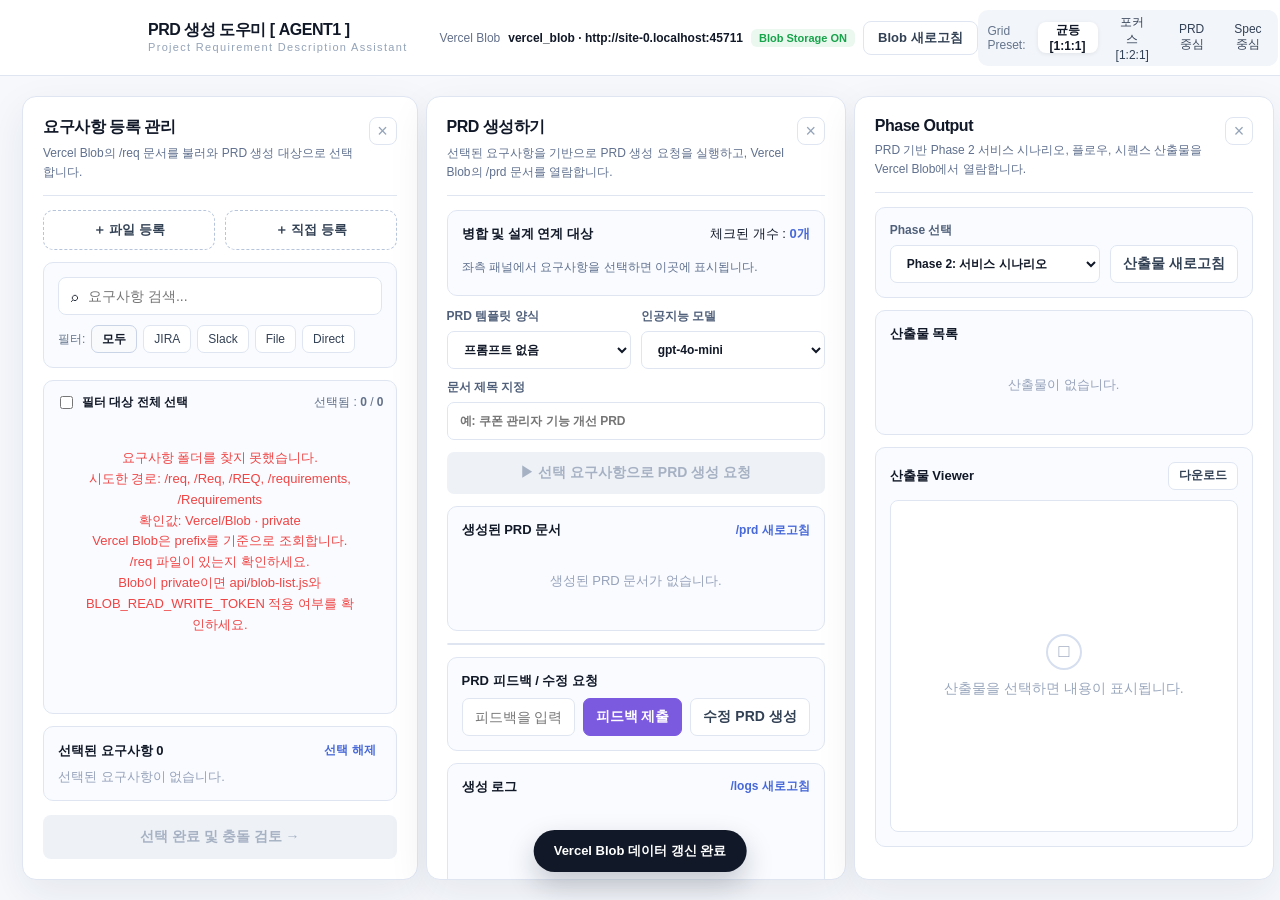
==== index.html @ 96d62d60 "문구수정" ====
<!DOCTYPE html>
<html lang="ko">
<head>
  <meta charset="UTF-8" />
  <meta name="viewport" content="width=device-width, initial-scale=1.0" />
  <title>AGENT1 : PRD 생성 도우미</title>
  <link rel="stylesheet" href="./asset/css/styles.css" />
</head>
<body>
  <div class="common_app_shell">
    <header class="header" id="header">
      <section class="header_brand" id="header_brand">
        <div class="header_logo" aria-label="NSUSLAB logo"></div>
        <div class="header_title_area">
          <h1 class="header_title">PRD 생성 도우미 [ AGENT1 ]</h1>
          <p class="header_subtitle">Project Requirement Description Assistant</p>
        </div>
      </section>

      <section class="header_repo" id="header_repo">
        <span class="header_repo_label">Vercel Blob</span>
        <strong class="header_repo_badge" id="header_repo_badge">loading...</strong>
        <span class="header_github_auth_status" id="header_github_auth_status">Blob Storage</span>
        <button class="common_button common_button_secondary" id="header_btn_refresh">Blob 새로고침</button>
      </section>

      <section class="header_control" id="header_control">
        <div class="header_preset_group" aria-label="grid preset">
          <span class="header_preset_label">Grid Preset:</span>
          <button class="header_preset_button is_active" data-preset="balanced">균등 [1:1:1]</button>
          <button class="header_preset_button" data-preset="focus">포커스 [1:2:1]</button>
          <button class="header_preset_button" data-preset="prd">PRD 중심</button>
          <button class="header_preset_button" data-preset="spec">Spec 중심</button>
        </div>
        <div class="header_column_switches" aria-label="column toggle">
          <button class="header_column_switch is_active" data-toggle-col="1">1</button>
          <button class="header_column_switch is_active" data-toggle-col="2">2</button>
          <button class="header_column_switch is_active" data-toggle-col="3">3</button>
        </div>
      </section>
    </header>

    <main class="content" id="content">
      <section class="section section1" id="section1" data-col="1" aria-label="Requirement Source">
        <button class="section1_collapsed_opener common_collapsed_opener" type="button" data-reopen-col="1" aria-label="1컬럼 열기">
          <span class="common_rail_num">1</span>
          <span class="common_rail_text">Requirement</span>
          <span class="common_rail_arrow">›</span>
        </button>

        <div class="section1_panel common_panel">
          <div class="section1_panel_head common_panel_head">
            <div>
              <h2 class="section1_title">요구사항 등록 관리</h2>
              <p class="section1_description">Vercel Blob의 /req 문서를 불러와 PRD 생성 대상으로 선택합니다.</p>
            </div>
            <button class="section1_btn_close common_btn_close" data-close-col="1" title="1컬럼 닫기">×</button>
          </div>

          <div class="section1_source_actions">
            <button class="section1_btn_file_source" id="section1_btn_file_source">＋ 파일 등록</button>
            <button class="section1_btn_direct_source" id="section1_btn_direct_source">＋ 직접 등록</button>
          </div>

          <div class="section1_search_card common_card">
            <div class="section1_search_input_wrap">
              <span>⌕</span>
              <input class="section1_search_input" id="section1_search_input" type="search" placeholder="요구사항 검색..." />
            </div>
            <div class="section1_filter_row">
              <span class="section1_filter_label">필터:</span>
              <button class="section1_filter_button is_active" data-filter="all">모두</button>
              <button class="section1_filter_button" data-filter="JIRA">JIRA</button>
              <button class="section1_filter_button" data-filter="SLACK">Slack</button>
              <button class="section1_filter_button" data-filter="FILE">File</button>
              <button class="section1_filter_button" data-filter="DIRECT">Direct</button>
            </div>
          </div>

          <div class="section1_list_card common_card">
            <div class="section1_list_toolbar">
              <label class="section1_select_all_label">
                <input type="checkbox" id="section1_select_all" /> 필터 대상 전체 선택
              </label>
              <span>선택됨 : <strong id="section1_selected_count_mini">0</strong> / <strong id="section1_total_count">0</strong></span>
            </div>
            <div class="section1_requirement_list" id="section1_requirement_list">
              <div class="common_empty">Vercel Blob에서 요구사항을 불러오는 중입니다.</div>
            </div>
          </div>

          <div class="section1_selected_card common_card">
            <div class="section1_selected_head">
              <strong>선택된 요구사항 <span id="section1_selected_count">0</span></strong>
              <button class="section1_btn_clear_selection" id="section1_btn_clear_selection">선택 해제</button>
            </div>
            <div class="section1_selected_list" id="section1_selected_list">
              <p class="common_muted">선택된 요구사항이 없습니다.</p>
            </div>
          </div>

          <button class="section1_btn_confirm common_primary_action" id="section1_btn_confirm" disabled>선택 완료 및 충돌 검토 →</button>
        </div>
      </section>

      <div class="common_resizer" data-resizer="1" role="separator" aria-label="1컬럼 너비 조절"></div>

      <section class="section section2" id="section2" data-col="2" aria-label="PRD Workspace">
        <button class="section2_collapsed_opener common_collapsed_opener" type="button" data-reopen-col="2" aria-label="2컬럼 열기">
          <span class="common_rail_num">2</span>
          <span class="common_rail_text">PRD</span>
          <span class="common_rail_arrow">›</span>
        </button>

        <div class="section2_panel common_panel">
          <div class="section2_panel_head common_panel_head">
            <div>
              <h2 class="section2_title">PRD 생성하기</h2>
              <p class="section2_description">선택된 요구사항을 기반으로 PRD 생성 요청을 실행하고, Vercel Blob의 /prd 문서를 열람합니다.</p>
            </div>
            <button class="section2_btn_close common_btn_close" data-close-col="2" title="2컬럼 닫기">×</button>
          </div>

          <section class="section2_target_card common_card">
            <div class="section2_card_title_row">
              <strong>병합 및 설계 연계 대상</strong>
              <span>체크된 개수 : <b id="section2_target_count">0개</b></span>
            </div>
            <div class="section2_selected_summary" id="section2_selected_summary">좌측 패널에서 요구사항을 선택하면 이곳에 표시됩니다.</div>
          </section>

          <section class="section2_form">
            <label class="section2_form_label">
              PRD 템플릿 양식
              <select class="section2_prompt_template" id="section2_prompt_template">
                <option value="">Blob /prompts 로딩 중...</option>
              </select>
            </label>
            <label class="section2_form_label">
              인공지능 모델
              <select class="section2_model_select" id="section2_model_select">
                <option value="gpt-4o-mini">gpt-4o-mini</option>
                <option value="gpt-4o">gpt-4o</option>
                <option value="claude-sonnet">claude-sonnet</option>
                <option value="gemini-1.5-flash">gemini-1.5-flash</option>
              </select>
            </label>
            <label class="section2_form_label section2_form_label_full">
              문서 제목 지정
              <input class="section2_doc_title" id="section2_doc_title" type="text" placeholder="예: 쿠폰 관리자 기능 개선 PRD" />
            </label>
          </section>

          <button class="section2_btn_generate" id="section2_btn_generate" disabled>▶ 선택 요구사항으로 PRD 생성 요청</button>

          <section class="section2_repo_card common_card">
            <div class="section2_repo_head">
              <strong>생성된 PRD 문서</strong>
              <button class="common_link_button" id="section2_btn_refresh_prd">/prd 새로고침</button>
            </div>
            <div class="section2_prd_file_list" id="section2_prd_file_list">
              <div class="common_empty">Vercel Blob에서 PRD 목록을 불러오는 중입니다.</div>
            </div>
          </section>

          <section class="section2_viewer_card common_card">
            <div class="section2_viewer_tabs">
              <button class="section2_viewer_tab is_active" data-view="preview">PRD Viewer</button>
              <button class="section2_viewer_tab" data-view="raw">Raw Markdown</button>
              <div class="common_spacer"></div>
              <button class="common_small_button" id="section2_btn_copy_prd">복사</button>
              <button class="common_small_button" id="section2_btn_download_prd">Markdown 다운로드</button>
            </div>
            <article class="section2_prd_preview" id="section2_prd_preview">
              <div class="common_empty_state"><div>?</div><p>PRD 문서를 선택하면 내용이 표시됩니다.</p></div>
            </article>
            <textarea class="section2_prd_raw is_hidden" id="section2_prd_raw" spellcheck="false"></textarea>
          </section>

          <section class="section2_feedback_card common_card">
            <strong>PRD 피드백 / 수정 요청</strong>
            <div class="section2_feedback_row">
              <input class="section2_feedback_input" id="section2_feedback_input" type="text" placeholder="피드백을 입력하세요. 예: 예외 케이스 추가, 정책 상세화, KPI 추가 등" />
              <button class="section2_btn_feedback" id="section2_btn_feedback">피드백 제출</button>
              <button class="section2_btn_revise" id="section2_btn_revise">수정 PRD 생성</button>
            </div>
          </section>

          <section class="section2_log_card common_card">
            <div class="section2_log_head">
              <strong>생성 로그</strong>
              <button class="common_link_button" id="section2_btn_refresh_logs">/logs 새로고침</button>
            </div>
            <div class="section2_log_list" id="section2_log_list">
              <div class="common_empty">Vercel Blob에서 로그를 불러오는 중입니다.</div>
            </div>
          </section>
        </div>
      </section>

      <div class="common_resizer" data-resizer="2" role="separator" aria-label="2컬럼 너비 조절"></div>

      <section class="section section3" id="section3" data-col="3" aria-label="Phase Output">
        <button class="section3_collapsed_opener common_collapsed_opener" type="button" data-reopen-col="3" aria-label="3컬럼 열기">
          <span class="common_rail_num">3</span>
          <span class="common_rail_text">Phase</span>
          <span class="common_rail_arrow">›</span>
        </button>

        <div class="section3_panel common_panel">
          <div class="section3_panel_head common_panel_head">
            <div>
              <h2 class="section3_title">Phase Output</h2>
              <p class="section3_description">PRD 기반 Phase 2 서비스 시나리오, 플로우, 시퀀스 산출물을 Vercel Blob에서 열람합니다.</p>
            </div>
            <button class="section3_btn_close common_btn_close" data-close-col="3" title="3컬럼 닫기">×</button>
          </div>

          <section class="section3_phase_select_card common_card">
            <label class="section3_phase_label">
              Phase 선택
              <select class="section3_phase_select" id="section3_phase_select">
                <option value="phase2/scenario">Phase 2: 서비스 시나리오</option>
                <option value="phase2/flow">Phase 2: 서비스 플로우</option>
                <option value="phase2/sequence">Phase 2: 시퀀스 다이어그램</option>
              </select>
            </label>
            <button class="section3_btn_refresh_artifacts" id="section3_btn_refresh_artifacts">산출물 새로고침</button>
          </section>

          <section class="section3_artifact_list_card common_card">
            <strong>산출물 목록</strong>
            <div class="section3_artifact_list" id="section3_artifact_list">
              <div class="common_empty">Vercel Blob에서 Phase 산출물을 불러오는 중입니다.</div>
            </div>
          </section>

          <section class="section3_artifact_viewer_card common_card">
            <div class="section3_artifact_viewer_head">
              <strong>산출물 Viewer</strong>
              <button class="common_small_button" id="section3_btn_download_artifact">다운로드</button>
            </div>
            <article class="section3_artifact_preview" id="section3_artifact_preview">
              <div class="common_empty_state"><div>□</div><p>산출물을 선택하면 내용이 표시됩니다.</p></div>
            </article>
            <textarea class="section3_artifact_raw is_hidden" id="section3_artifact_raw" spellcheck="false"></textarea>
          </section>
        </div>
      </section>
    </main>
  </div>

  <dialog class="modal_detail" id="modal_detail">
    <form method="dialog" class="modal_form">
      <div class="modal_head">
        <div>
          <span class="modal_badge" id="modal_badge">REQ</span>
          <h3 class="modal_title" id="modal_title">요구사항 상세</h3>
        </div>
        <button class="modal_btn_close" aria-label="닫기">×</button>
      </div>
      <div class="modal_meta" id="modal_meta"></div>
      <pre class="modal_body" id="modal_body"></pre>
      <div class="modal_actions">
        <button class="modal_btn_cancel" value="cancel">닫기</button>
        <button class="modal_btn_select" id="modal_btn_select" value="default">선택하기</button>
      </div>
    </form>
  </dialog>

  <dialog class="modal_detail" id="modal_direct_register">
    <form method="dialog" class="modal_form">
      <div class="modal_head">
        <div>
          <span class="modal_badge DIRECT">DIRECT</span>
          <h3 class="modal_title">요구사항 직접 등록</h3>
        </div>
        <button class="modal_btn_close" id="modal_direct_btn_close" type="button" aria-label="닫기">×</button>
      </div>

      <div class="modal_meta">
        요구사항 속성과 원문을 입력하면 Vercel Blob의 /req 문서로 저장됩니다.
      </div>

      <div class="direct_register_body">
        <label class="direct_form_group" for="direct_source_type">
          <span>요구사항 속성</span>
          <select class="direct_source_type" id="direct_source_type">
            <option value="DIRECT">Direct</option>
            <option value="JIRA">JIRA</option>
            <option value="SLACK">Slack</option>
          </select>
        </label>

        <label class="direct_form_group" for="direct_source_detail">
          <span>요구사항 추가 정보</span>
          <input
            class="direct_source_detail"
            id="direct_source_detail"
            type="text"
            placeholder="JIRA 선택 시 티켓번호 또는 URL을 입력하세요."
            disabled
          />
        </label>

        <label class="direct_form_group" for="direct_requirement_text">
          <span>요구사항 입력</span>
          <textarea
            class="direct_requirement_text"
            id="direct_requirement_text"
            rows="10"
            placeholder="요구사항 내용을 입력하세요."
          ></textarea>
        </label>
      </div>

      <div class="modal_actions">
        <button class="modal_btn_cancel" id="direct_btn_reset" type="button">재입력</button>
        <button class="modal_btn_select" id="direct_btn_submit" type="button">등록 하기</button>
      </div>
    </form>
  </dialog>

  <div class="toast_message" id="toast_message"></div>
  <script src="./asset/js/app.js"></script>
</body>
</html>
---- asset/css/styles.css ----
/* ============================================================
   AGENT1 PRD 생성 도우미 — styles.css
   HTML 클래스명(언더스코어 BEM) 기준 전면 재작성
   ============================================================ */

/* ── CSS 변수 ── */
:root {
  --bg: #f6f8fc;
  --surface: #ffffff;
  --surface-2: #f9fbff;
  --line: #dfe6f2;
  --line-strong: #c9d4e7;
  --text: #111827;
  --sub: #63708a;
  --muted: #96a2ba;
  --primary: #111827;
  --blue: #4768d8;
  --blue-soft: #eef3ff;
  --green: #16a34a;
  --green-soft: #eaf8ef;
  --purple: #7c5adf;
  --purple-soft: #f2edff;
  --red: #ef4444;
  --orange: #f97316;
  --shadow: 0 14px 40px rgba(20, 35, 70, 0.08);
  --radius: 14px;
  --header-height: 76px;
  --section1_width: 32%;
  --section2_width: 34%;
  --section3_width: 34%;
  --resizer-w: 8px;
  --rail-w: 48px;
}

/* ── 리셋 ── */
*, *::before, *::after { box-sizing: border-box; }
html, body { height: 100%; margin: 0; }

body {
  font-family: Inter, Pretendard, -apple-system, BlinkMacSystemFont, "Segoe UI", sans-serif;
  background: var(--bg);
  color: var(--text);
  font-size: 14px;
  overflow: hidden;
}

h1, h2, h3, p { margin: 0; }

button, input, select, textarea { font: inherit; }
button { cursor: pointer; }

/* ── 앱 셸 ── */
.common_app_shell {
  height: 100vh;
  display: flex;
  flex-direction: column;
  overflow: hidden;
}

/* ============================================================
   HEADER
   ============================================================ */
.header {
  height: var(--header-height);
  display: flex;
  align-items: center;
  gap: 0;
  padding: 0 24px;
  background: #fff;
  border-bottom: 1px solid var(--line);
  flex-shrink: 0;
}

/* 브랜드 */
.header_brand {
  display: flex;
  align-items: center;
  gap: 14px;
  flex: 0 0 auto;
}

.header_logo {
  width: 110px;
  height: 34px;
  background-image: url('https://nsuslab.com/assets/nsuslab_logo-DIbegr9K.png');
  background-size: 90%;
  background-repeat: no-repeat;
  background-position: center;
  flex-shrink: 0;
}

.header_title_area { line-height: 1; }

.header_title {
  font-size: 16px;
  font-weight: 800;
  letter-spacing: -0.03em;
}

.header_subtitle {
  margin-top: 4px;
  color: #94a3b8;
  font-size: 11px;
  letter-spacing: 0.12em;
}

/* Blob 정보 */
.header_repo {
  display: flex;
  align-items: center;
  gap: 8px;
  margin-left: 32px;
  flex: 0 0 auto;
}

.header_repo_label {
  font-size: 12px;
  color: var(--sub);
}

.header_repo_badge {
  font-size: 12px;
  font-weight: 700;
  color: var(--primary);
  max-width: 260px;
  overflow: hidden;
  text-overflow: ellipsis;
  white-space: nowrap;
}

.header_github_auth_status {
  font-size: 11px;
  padding: 3px 8px;
  border-radius: 6px;
  background: var(--green-soft);
  color: var(--green);
  font-weight: 700;
}

.header_github_auth_status.is_authenticated {
  background: var(--green-soft);
  color: var(--green);
}

/* 헤더 우측 컨트롤 */
.header_control {
  display: flex;
  align-items: center;
  gap: 16px;
  margin-left: auto;
}

.header_preset_group {
  display: flex;
  align-items: center;
  gap: 6px;
  padding: 4px;
  border-radius: 10px;
  background: #f2f5fa;
}

.header_preset_label {
  font-size: 12px;
  color: #64748b;
  padding: 0 6px;
}

.header_preset_button {
  border: 0;
  min-height: 28px;
  padding: 0 12px;
  font-size: 12px;
  border-radius: 8px;
  background: transparent;
  color: #334155;
}

.header_preset_button.is_active {
  background: #fff;
  color: #111827;
  font-weight: 700;
  box-shadow: 0 1px 4px rgba(0,0,0,0.08);
}

.header_column_switches {
  display: flex;
  gap: 4px;
}

.header_column_switch {
  width: 28px;
  height: 28px;
  padding: 0;
  border: 1px solid var(--line);
  border-radius: 8px;
  background: #fff;
  color: #334155;
  font-size: 12px;
}

.header_column_switch.is_active {
  background: #f8fafc;
  border-color: var(--line-strong);
  font-weight: 700;
  color: #111827;
}

/* 헤더 공용 버튼 */
.common_button {
  height: 34px;
  padding: 0 14px;
  border-radius: 8px;
  font-weight: 700;
  font-size: 13px;
}

.common_button_secondary {
  border: 1px solid var(--line);
  background: #fff;
  color: #334155;
}

.common_button_secondary:hover {
  border-color: var(--line-strong);
}

/* ============================================================
   CONTENT (3-column workspace)
   ============================================================ */
.content {
  flex: 1;
  min-height: 0;
  display: flex;
  gap: 0;
  padding: 20px 22px;
  overflow: hidden;
}

/* ── 섹션 공통 ── */
.section {
  height: 100%;
  min-width: 0;
  flex-shrink: 0;
  transition: flex-basis 0.15s ease, opacity 0.15s ease;
  position: relative;
}

.section1 {
  flex: 0 0 var(--section1_width);
  min-width: 280px;
  max-width: 660px;
}

.section2 {
  flex: 0 0 var(--section2_width);
  min-width: 400px;
  max-width: 960px;
}

.section3 {
  flex: 0 0 var(--section3_width);
  min-width: 300px;
  max-width: 680px;
}

/* 컬럼이 닫혔을 때 */
.section.is_closed .common_panel { display: none; }

.section.is_closed {
  flex: 0 0 var(--rail-w) !important;
  min-width: var(--rail-w) !important;
  max-width: var(--rail-w) !important;
  overflow: hidden;
}

.section.is_closed .common_collapsed_opener { display: flex; }

/* ── 접힌 레일 오프너 ── */
.common_collapsed_opener {
  display: none;
  flex-direction: column;
  align-items: center;
  justify-content: center;
  gap: 8px;
  width: var(--rail-w);
  height: 100%;
  border: none;
  background: #fff;
  border-radius: var(--radius);
  box-shadow: var(--shadow);
  border: 1px solid var(--line);
  color: var(--sub);
  writing-mode: vertical-rl;
  cursor: pointer;
  padding: 16px 0;
}

.common_collapsed_opener:hover { color: var(--blue); border-color: var(--blue); }

.common_rail_num {
  font-size: 11px;
  font-weight: 800;
  color: var(--muted);
  writing-mode: horizontal-tb;
}

.common_rail_text {
  font-size: 12px;
  font-weight: 700;
  writing-mode: vertical-rl;
  text-orientation: mixed;
}

.common_rail_arrow {
  font-size: 16px;
  writing-mode: horizontal-tb;
}

/* ── 리사이저 ── */
.common_resizer {
  flex: 0 0 var(--resizer-w);
  height: 100%;
  position: relative;
  cursor: col-resize;
  z-index: 10;
}

.common_resizer::before {
  content: "";
  position: absolute;
  top: 12px;
  bottom: 12px;
  left: 3px;
  width: 2px;
  border-radius: 999px;
  background: transparent;
  transition: background 0.15s;
}

.common_resizer:hover::before,
body.is_resizing .common_resizer::before {
  background: var(--blue);
}

/* ── 패널 ── */
.common_panel {
  height: 100%;
  display: flex;
  flex-direction: column;
  gap: 0;
  padding: 20px;
  background: var(--surface);
  border: 1px solid var(--line);
  border-radius: var(--radius);
  box-shadow: var(--shadow);
  overflow: hidden;
}

/* ── 패널 헤더 ── */
.common_panel_head {
  display: flex;
  align-items: flex-start;
  justify-content: space-between;
  gap: 12px;
  padding-bottom: 14px;
  border-bottom: 1px solid var(--line);
  margin-bottom: 14px;
  flex-shrink: 0;
}

.common_panel_head h2 {
  font-size: 16px;
  font-weight: 800;
  letter-spacing: -0.03em;
}

.common_panel_head p {
  margin-top: 6px;
  color: #60708e;
  font-size: 12px;
  line-height: 1.55;
}

/* ── 닫기 버튼 ── */
.common_btn_close {
  flex-shrink: 0;
  width: 28px;
  height: 28px;
  padding: 0;
  border: 1px solid var(--line);
  border-radius: 8px;
  background: #fff;
  color: #94a3b8;
  font-size: 18px;
  line-height: 1;
}

.common_btn_close:hover { color: var(--red); border-color: var(--red); }

/* ── 카드 공통 ── */
.common_card {
  border: 1px solid var(--line);
  background: var(--surface-2);
  border-radius: 10px;
  padding: 14px;
  margin-bottom: 12px;
  flex-shrink: 0;
}

/* ── 스크롤 가능한 영역 ── */
.common_scroll_area {
  flex: 1;
  min-height: 0;
  overflow-y: auto;
}

/* ── 빈 상태 ── */
.common_empty {
  padding: 24px;
  text-align: center;
  color: var(--muted);
  font-size: 13px;
  line-height: 1.6;
  white-space: pre-line;
}

.common_empty_state {
  height: 100%;
  min-height: 200px;
  display: grid;
  place-content: center;
  text-align: center;
  color: #9aa7bd;
}

.common_empty_state div {
  width: 36px;
  height: 36px;
  margin: 0 auto 10px;
  display: grid;
  place-items: center;
  border-radius: 50%;
  border: 2px solid #d6dfef;
  font-size: 18px;
  font-weight: 900;
}

/* ── 뱃지 ── */
.common_badge {
  display: inline-flex;
  align-items: center;
  min-height: 22px;
  padding: 0 8px;
  border-radius: 6px;
  font-size: 11px;
  font-weight: 800;
}

.common_badge.JIRA   { background: #eef2ff; color: #4f46e5; }
.common_badge.SLACK  { background: #f3e8ff; color: #7e22ce; }
.common_badge.FILE   { background: #fff7ed; color: #ea580c; }
.common_badge.DIRECT { background: #ecfdf5; color: var(--green); }

.common_status_badge {
  display: inline-flex;
  align-items: center;
  min-height: 22px;
  padding: 0 8px;
  border-radius: 6px;
  font-size: 11px;
  font-weight: 800;
  background: #f1f5f9;
  color: #64748b;
}

.common_status_badge.success { background: var(--green-soft); color: var(--green); }
.common_status_badge.error   { background: #fff1f2; color: var(--red); }

/* ── 공용 액션 버튼 (초록 CTA) ── */
.common_primary_action {
  width: 100%;
  height: 44px;
  border: 0;
  border-radius: 8px;
  background: var(--green);
  color: #fff;
  font-weight: 900;
  font-size: 14px;
  margin-top: 4px;
  flex-shrink: 0;
}

.common_primary_action:disabled {
  background: #eef2f7;
  color: #a6b1c3;
  cursor: not-allowed;
}

/* ── 공용 링크 버튼 ── */
.common_link_button {
  border: 0;
  background: transparent;
  color: var(--blue);
  font-weight: 700;
  font-size: 12px;
  padding: 0;
}

/* ── 공용 소형 버튼 ── */
.common_small_button {
  height: 28px;
  padding: 0 10px;
  border: 1px solid var(--line);
  border-radius: 7px;
  background: #fff;
  color: #334155;
  font-size: 12px;
  font-weight: 700;
}

/* ── 스페이서 ── */
.common_spacer { flex: 1; }

/* ── Muted 텍스트 ── */
.common_muted { color: var(--muted); font-size: 13px; }

/* ── is_hidden ── */
.is_hidden { display: none !important; }

/* ============================================================
   SECTION 1 — 요구사항 등록 관리
   ============================================================ */

/* 패널 내부가 스크롤 가능하도록 */
.section1_panel { overflow: hidden; }

/* 소스 추가 버튼 행 */
.section1_source_actions {
  display: grid;
  grid-template-columns: 1fr 1fr;
  gap: 10px;
  margin-bottom: 12px;
  flex-shrink: 0;
}

.section1_btn_file_source,
.section1_btn_direct_source {
  height: 40px;
  border: 1px dashed #b6c4dc;
  border-radius: 10px;
  background: #fff;
  color: #334155;
  font-weight: 800;
  font-size: 13px;
}

.section1_btn_file_source:hover,
.section1_btn_direct_source:hover {
  border-color: var(--blue);
  color: var(--blue);
}

/* 검색 카드 */
.section1_search_card {
  margin-bottom: 12px;
  flex-shrink: 0;
}

.section1_search_input_wrap {
  display: flex;
  align-items: center;
  gap: 8px;
  height: 38px;
  padding: 0 12px;
  border: 1px solid var(--line);
  border-radius: 8px;
  background: #fff;
}

.section1_search_input {
  border: 0;
  outline: 0;
  width: 100%;
  color: var(--text);
  background: transparent;
}

.section1_filter_row {
  display: flex;
  flex-wrap: wrap;
  align-items: center;
  gap: 6px;
  margin-top: 10px;
  font-size: 12px;
  color: #64748b;
}

.section1_filter_label { font-size: 12px; }

.section1_filter_button {
  height: 28px;
  padding: 0 10px;
  border: 1px solid var(--line);
  border-radius: 7px;
  background: #fff;
  color: #334155;
  font-size: 12px;
}

.section1_filter_button.is_active {
  background: #f8fafc;
  border-color: var(--line-strong);
  color: #111827;
  font-weight: 700;
}

/* 목록 카드 — flex grow */
.section1_list_card {
  flex: 1;
  min-height: 0;
  display: flex;
  flex-direction: column;
  overflow: hidden;
  padding: 12px;
  margin-bottom: 12px;
}

.section1_list_toolbar {
  display: flex;
  justify-content: space-between;
  align-items: center;
  margin-bottom: 10px;
  color: #627089;
  font-size: 12px;
  flex-shrink: 0;
}

.section1_select_all_label {
  display: flex;
  align-items: center;
  gap: 6px;
  font-weight: 700;
  color: #111827;
  cursor: pointer;
}

/* 요구사항 목록 스크롤 영역 */
.section1_requirement_list {
  flex: 1;
  min-height: 0;
  overflow-y: auto;
  padding: 2px;
}

/* 요구사항 아이템 */
.section1_req_item {
  display: grid;
  grid-template-columns: 20px 1fr auto;
  gap: 10px;
  align-items: start;
  padding: 12px;
  border: 1px solid var(--line);
  border-radius: 10px;
  background: #fff;
  margin-bottom: 10px;
  transition: border-color 0.15s, box-shadow 0.15s;
}

.section1_req_item:hover {
  border-color: #b8c7e6;
  box-shadow: 0 6px 18px rgba(30, 56, 100, 0.06);
}

.section1_req_item.is_selected {
  border-color: #9db3ef;
  background: #fbfdff;
}

.section1_req_checkbox { margin-top: 2px; cursor: pointer; }

.section1_req_main { min-width: 0; }

.section1_req_title_button {
  border: 0;
  padding: 0;
  background: transparent;
  text-align: left;
  color: #111827;
  font-weight: 900;
  line-height: 1.35;
  width: 100%;
}

.section1_req_title_button:hover { color: var(--blue); }

.section1_req_meta {
  display: flex;
  gap: 6px;
  flex-wrap: wrap;
  margin-top: 6px;
  color: #67758e;
  font-size: 12px;
  align-items: center;
}

.section1_req_snippet {
  margin-top: 8px;
  color: #475569;
  font-size: 12px;
  line-height: 1.5;
  display: -webkit-box;
  -webkit-line-clamp: 2;
  -webkit-box-orient: vertical;
  overflow: hidden;
}

/* 선택된 요구사항 카드 */
.section1_selected_card {
  max-height: 140px;
  overflow-y: auto;
  flex-shrink: 0;
  margin-bottom: 10px;
}

.section1_selected_head {
  display: flex;
  justify-content: space-between;
  align-items: center;
  margin-bottom: 8px;
  font-size: 13px;
}

.section1_btn_clear_selection {
  border: 0;
  background: transparent;
  color: var(--blue);
  font-weight: 700;
  font-size: 12px;
}

.section1_selected_list { display: flex; flex-direction: column; gap: 6px; }

.section1_selected_pill {
  display: flex;
  align-items: center;
  justify-content: space-between;
  gap: 8px;
  padding: 7px 10px;
  border: 1px solid var(--line);
  border-radius: 7px;
  background: #fff;
  font-size: 12px;
}

.section1_selected_pill button {
  border: 0;
  background: transparent;
  color: #94a3b8;
  padding: 0;
}

/* 확인 버튼 */
.section1_btn_confirm {
  flex-shrink: 0;
  margin-top: 4px;
}

/* ============================================================
   SECTION 2 — PRD Workspace
   ============================================================ */
.section2_panel {
  overflow: hidden;
}

/* 대상 카드 */
.section2_target_card { flex-shrink: 0; }

.section2_card_title_row {
  display: flex;
  justify-content: space-between;
  align-items: center;
  margin-bottom: 10px;
  font-size: 13px;
}

.section2_card_title_row b { color: var(--blue); font-size: 13px; }

.section2_selected_summary {
  color: #60708e;
  font-size: 12px;
  line-height: 1.6;
  min-height: 28px;
  display: flex;
  flex-wrap: wrap;
  gap: 6px;
  align-items: center;
}

/* 태그 (요약 뱃지) */
.section2_summary_tag {
  padding: 5px 10px;
  border: 1px solid var(--line);
  border-radius: 7px;
  background: #fff;
  font-size: 12px;
}

/* 폼 */
.section2_form {
  display: grid;
  grid-template-columns: 1fr 1fr;
  gap: 10px;
  margin-bottom: 12px;
  flex-shrink: 0;
}

.section2_form_label {
  display: flex;
  flex-direction: column;
  gap: 6px;
  color: #50607a;
  font-weight: 700;
  font-size: 12px;
}

.section2_form_label_full { grid-column: 1 / -1; }

select,
input[type="text"] {
  height: 38px;
  border: 1px solid var(--line);
  border-radius: 7px;
  background: #fff;
  padding: 0 12px;
  outline: 0;
  color: var(--text);
}

select:focus, input:focus, textarea:focus {
  border-color: #9db3ef;
  box-shadow: 0 0 0 3px rgba(71, 104, 216, 0.1);
}

/* 생성 버튼 */
.section2_btn_generate {
  width: 100%;
  height: 42px;
  border: 0;
  border-radius: 7px;
  background: var(--primary);
  color: #fff;
  font-weight: 900;
  margin-bottom: 12px;
  flex-shrink: 0;
}

.section2_btn_generate:disabled {
  background: #eef2f7;
  color: #a6b1c3;
  cursor: not-allowed;
}

/* PRD 파일 목록 카드 */
.section2_repo_card { flex-shrink: 0; }

.section2_repo_head {
  display: flex;
  justify-content: space-between;
  align-items: center;
  margin-bottom: 8px;
  font-size: 13px;
}

.section2_prd_file_list {
  display: flex;
  flex-direction: column;
  gap: 6px;
  max-height: 160px;
  overflow-y: auto;
}

.section2_prd_file_item {
  display: flex;
  justify-content: space-between;
  align-items: center;
  gap: 8px;
  padding: 9px 12px;
  border: 1px solid var(--line);
  border-radius: 8px;
  background: #fff;
  font-size: 12px;
  cursor: pointer;
}

.section2_prd_file_item:hover { border-color: #9db3ef; }
.section2_prd_file_item.is_active { border-color: #9db3ef; background: #f8fbff; }

/* 뷰어 카드 — flex grow */
.section2_viewer_card {
  flex: 1;
  min-height: 0;
  display: flex;
  flex-direction: column;
  overflow: hidden;
  padding: 0;
  margin-bottom: 12px;
  border: 1px solid var(--line);
  background: var(--surface-2);
  border-radius: 10px;
}

.section2_viewer_tabs {
  display: flex;
  align-items: center;
  gap: 4px;
  padding: 8px 12px;
  border-bottom: 1px solid var(--line);
  flex-shrink: 0;
}

.section2_viewer_tab {
  height: 30px;
  padding: 0 10px;
  border: 0;
  background: transparent;
  color: #64748b;
  font-weight: 700;
  border-radius: 7px;
}

.section2_viewer_tab.is_active {
  color: var(--blue);
  background: var(--blue-soft);
}

.section2_prd_preview {
  flex: 1;
  min-height: 0;
  overflow-y: auto;
  padding: 18px;
  background: #fff;
}

.section2_prd_preview h3 { font-size: 20px; margin-bottom: 14px; }
.section2_prd_preview h4 { margin: 14px 0 7px; }
.section2_prd_preview p, .section2_prd_preview li { color: #374151; line-height: 1.7; }

.section2_prd_raw {
  flex: 1;
  min-height: 0;
  width: 100%;
  resize: none;
  border: 0;
  padding: 18px;
  background: #fff;
  line-height: 1.6;
  color: #1f2937;
  outline: 0;
}

/* 피드백 카드 */
.section2_feedback_card { flex-shrink: 0; }
.section2_feedback_card > strong { display: block; margin-bottom: 8px; font-size: 13px; }

.section2_feedback_row {
  display: grid;
  grid-template-columns: 1fr auto auto;
  gap: 8px;
}

.section2_feedback_input {
  height: 38px;
  border: 1px solid var(--line);
  border-radius: 7px;
  background: #fff;
  padding: 0 12px;
  outline: 0;
  color: var(--text);
  width: 100%;
}

.section2_btn_feedback,
.section2_btn_revise {
  height: 38px;
  padding: 0 12px;
  border: 1px solid var(--line);
  border-radius: 7px;
  background: #fff;
  color: #334155;
  font-weight: 800;
  white-space: nowrap;
}

.section2_btn_feedback {
  background: var(--purple);
  color: #fff;
  border-color: var(--purple);
}

/* 로그 카드 */
.section2_log_card { flex-shrink: 0; }

.section2_log_head {
  display: flex;
  justify-content: space-between;
  align-items: center;
  margin-bottom: 8px;
  font-size: 13px;
}

.section2_log_list {
  max-height: 160px;
  overflow-y: auto;
}

/* ============================================================
   SECTION 3 — Phase Output
   ============================================================ */
.section3_panel { overflow: hidden; }

/* Phase 선택 카드 */
.section3_phase_select_card {
  display: grid;
  grid-template-columns: 1fr auto;
  gap: 10px;
  align-items: end;
  flex-shrink: 0;
}

.section3_phase_label {
  display: flex;
  flex-direction: column;
  gap: 6px;
  color: #50607a;
  font-weight: 700;
  font-size: 12px;
}

.section3_btn_refresh_artifacts {
  height: 38px;
  padding: 0 12px;
  border: 1px solid var(--line);
  border-radius: 7px;
  background: #fff;
  color: #334155;
  font-weight: 700;
  white-space: nowrap;
  align-self: end;
}

/* 산출물 목록 카드 */
.section3_artifact_list_card {
  flex-shrink: 0;
  max-height: 160px;
  overflow-y: auto;
}

.section3_artifact_list_card > strong {
  display: block;
  margin-bottom: 8px;
  font-size: 13px;
}

.section3_artifact_list {
  display: flex;
  flex-direction: column;
  gap: 6px;
}

.section3_artifact_item {
  display: grid;
  grid-template-columns: 1fr auto;
  gap: 4px 10px;
  padding: 10px 12px;
  border: 1px solid var(--line);
  border-radius: 8px;
  background: #fff;
  cursor: pointer;
  font-size: 12px;
}

.section3_artifact_item:hover { border-color: #9db3ef; }
.section3_artifact_item.is_active { border-color: #9db3ef; background: #f8fbff; }

.section3_artifact_item em {
  grid-column: 1 / 2;
  color: #7a879d;
  font-size: 11px;
  font-style: normal;
}

.section3_artifact_item b {
  grid-column: 2 / 3;
  grid-row: 1 / 3;
  align-self: center;
  color: var(--blue);
}

/* 산출물 뷰어 카드 — flex grow */
.section3_artifact_viewer_card {
  flex: 1;
  min-height: 0;
  display: flex;
  flex-direction: column;
  overflow: hidden;
}

.section3_artifact_viewer_head {
  display: flex;
  justify-content: space-between;
  align-items: center;
  margin-bottom: 10px;
  font-size: 13px;
  flex-shrink: 0;
}

.section3_artifact_preview {
  flex: 1;
  min-height: 0;
  overflow-y: auto;
  padding: 16px;
  border: 1px solid var(--line);
  border-radius: 8px;
  background: #fff;
}

.section3_artifact_preview h3 { margin-bottom: 12px; }
.section3_artifact_preview h4 { margin: 12px 0 7px; }

.section3_artifact_raw {
  flex: 1;
  min-height: 0;
  width: 100%;
  resize: none;
  border: 1px solid var(--line);
  border-radius: 8px;
  padding: 16px;
  background: #fff;
  line-height: 1.6;
  color: #1f2937;
  outline: 0;
}

/* ============================================================
   MODAL
   ============================================================ */
.modal_detail {
  width: min(760px, calc(100vw - 40px));
  border: 0;
  border-radius: 16px;
  padding: 0;
  box-shadow: 0 26px 90px rgba(15, 23, 42, 0.26);
}

.modal_detail::backdrop { background: rgba(15, 23, 42, 0.36); }

.modal_form { padding: 24px; }

.modal_head {
  display: flex;
  justify-content: space-between;
  align-items: flex-start;
  gap: 12px;
  margin-bottom: 14px;
}

.modal_head h3 { font-size: 20px; font-weight: 800; margin-top: 6px; }

.modal_badge {
  display: inline-flex;
  align-items: center;
  height: 22px;
  padding: 0 8px;
  border-radius: 6px;
  font-size: 11px;
  font-weight: 800;
  background: #eef2ff;
  color: #4f46e5;
}

.modal_btn_close {
  border: 0;
  background: transparent;
  font-size: 24px;
  color: #94a3b8;
  line-height: 1;
  padding: 0;
}

.modal_btn_close:hover { color: var(--red); }

.modal_meta {
  padding: 12px;
  border-radius: 10px;
  background: #f8fafc;
  color: #60708e;
  line-height: 1.7;
  font-size: 13px;
  margin-bottom: 12px;
}

.modal_body {
  max-height: 400px;
  overflow: auto;
  white-space: pre-wrap;
  line-height: 1.7;
  padding: 14px;
  border: 1px solid var(--line);
  border-radius: 10px;
  background: #fff;
  font-size: 13px;
  margin: 0 0 16px;
}

.modal_actions {
  display: flex;
  justify-content: flex-end;
  gap: 10px;
  align-items: center;
}

.modal_btn_cancel,
.modal_btn_select {
  height: 38px;
  padding: 0 16px;
  border: 1px solid var(--line);
  border-radius: 8px;
  background: #fff;
  color: var(--text);
  font-weight: 800;
}

.modal_btn_select {
  background: var(--primary);
  color: #fff;
  border-color: var(--primary);
}

/* ============================================================
   TOAST
   ============================================================ */
.toast_message {
  position: fixed;
  left: 50%;
  bottom: 28px;
  transform: translateX(-50%) translateY(20px);
  opacity: 0;
  pointer-events: none;
  padding: 12px 20px;
  border-radius: 999px;
  color: #fff;
  background: #111827;
  box-shadow: 0 12px 28px rgba(15, 23, 42, 0.22);
  transition: opacity 0.2s ease, transform 0.2s ease;
  z-index: 100;
  white-space: nowrap;
  font-size: 13px;
  font-weight: 600;
}

.toast_message.is_show {
  opacity: 1;
  transform: translateX(-50%) translateY(0);
}

/* ============================================================
   TABLE (로그 등)
   ============================================================ */
table {
  width: 100%;
  border-collapse: collapse;
  font-size: 12px;
}

th, td {
  padding: 8px 10px;
  border-bottom: 1px solid var(--line);
  text-align: left;
  white-space: nowrap;
}

th { color: #64748b; font-weight: 800; }

/* ============================================================
   반응형
   ============================================================ */
@media (max-width: 1180px) {
  .header { height: auto; flex-wrap: wrap; gap: 10px; padding: 12px 16px; }
  .header_control { margin-left: 0; width: 100%; }
  .content { height: calc(100vh - 120px); padding: 14px; }
  .section1 { min-width: 260px; }
  .section2 { min-width: 360px; }
  .section3 { min-width: 280px; }
  .section2_feedback_row { grid-template-columns: 1fr; }
  .section2_form { grid-template-columns: 1fr; }
}

@media (max-width: 860px) {
  body { overflow: auto; }
  .common_app_shell { height: auto; min-height: 100vh; }
  .content { flex-direction: column; height: auto; overflow: visible; padding: 12px; }
  .section { flex: none !important; width: 100% !important; max-width: 100% !important; height: auto; min-height: 540px; }
  .section.is_closed { flex: none !important; width: 100% !important; max-width: 100% !important; height: var(--rail-w) !important; min-height: var(--rail-w) !important; }
  .common_resizer { display: none; }
  .section3_phase_select_card { grid-template-columns: 1fr; }
  .common_collapsed_opener { width: 100%; height: var(--rail-w); flex-direction: row; writing-mode: horizontal-tb; }
  .common_rail_text { writing-mode: horizontal-tb; }
}

/* ============================================================
   DIRECT REQUIREMENT REGISTER MODAL
   ============================================================ */
.modal_badge.DIRECT {
  background: #ecfdf5;
  color: var(--green);
}

.direct_register_body {
  display: flex;
  flex-direction: column;
  gap: 14px;
  margin-bottom: 16px;
}

.direct_form_group {
  display: flex;
  flex-direction: column;
  gap: 8px;
}

.direct_form_group span {
  color: #50607a;
  font-size: 13px;
  font-weight: 800;
}

.direct_source_type,
.direct_source_detail,
.direct_requirement_text {
  width: 100%;
  border: 1px solid var(--line);
  border-radius: 8px;
  background: #fff;
  color: var(--text);
  outline: 0;
  font-size: 14px;
}

.direct_source_type,
.direct_source_detail {
  height: 38px;
  padding: 0 12px;
}

.direct_requirement_text {
  min-height: 220px;
  padding: 12px;
  resize: vertical;
  line-height: 1.7;
}

.direct_source_detail:disabled {
  background: #f8fafc;
  color: var(--muted);
  cursor: not-allowed;
}

.direct_source_type:focus,
.direct_source_detail:focus,
.direct_requirement_text:focus {
  border-color: #9db3ef;
  box-shadow: 0 0 0 3px rgba(71, 104, 216, 0.1);
}
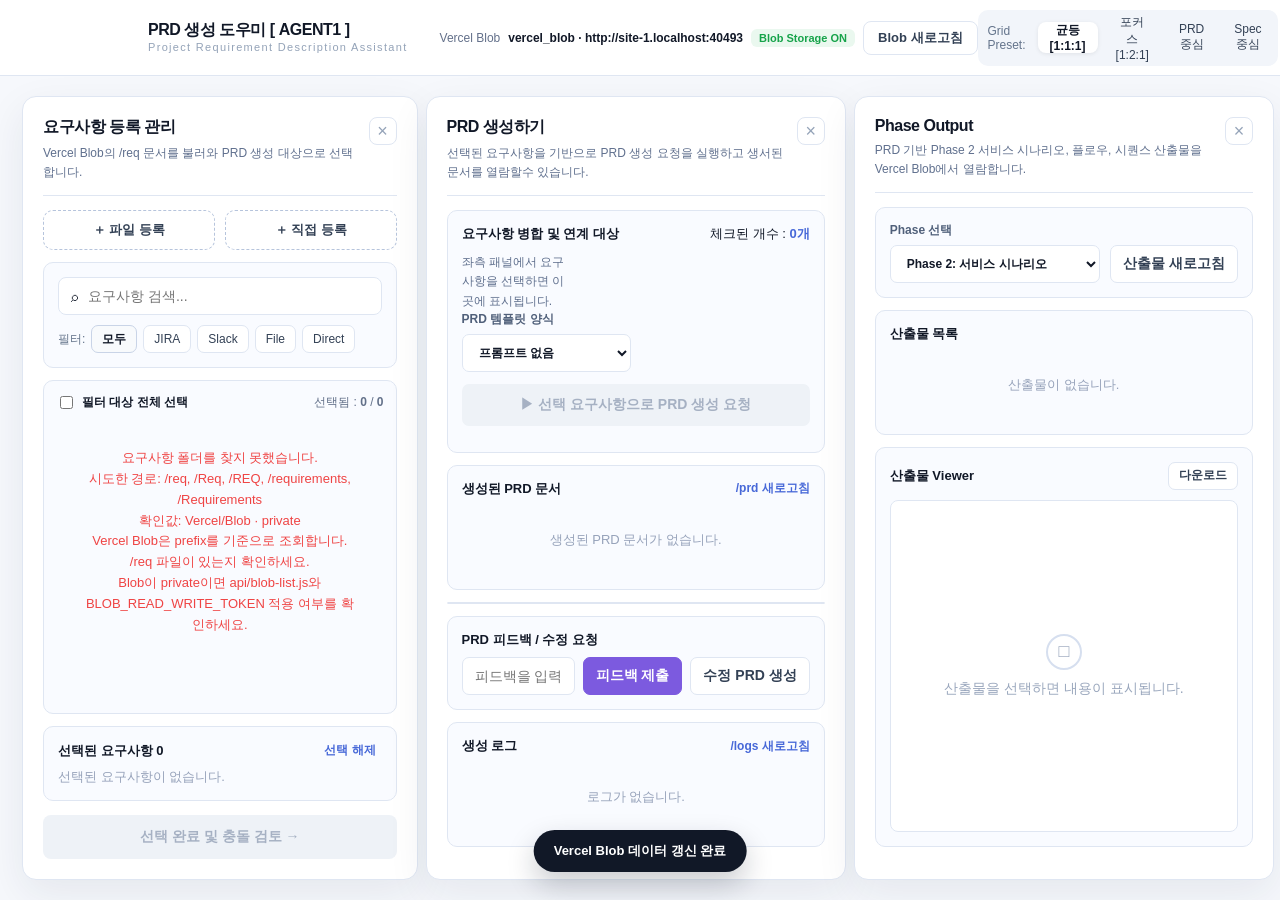
==== commit bf985bec: "section2 수정" ====
--- a/index.html
+++ b/index.html
@@ -1,327 +1,324 @@
-<!DOCTYPE html>
-<html lang="ko">
-<head>
-  <meta charset="UTF-8" />
-  <meta name="viewport" content="width=device-width, initial-scale=1.0" />
-  <title>AGENT1 : PRD 생성 도우미</title>
-  <link rel="stylesheet" href="./asset/css/styles.css" />
-</head>
-<body>
-  <div class="common_app_shell">
-    <header class="header" id="header">
-      <section class="header_brand" id="header_brand">
-        <div class="header_logo" aria-label="NSUSLAB logo"></div>
-        <div class="header_title_area">
-          <h1 class="header_title">PRD 생성 도우미 [ AGENT1 ]</h1>
-          <p class="header_subtitle">Project Requirement Description Assistant</p>
-        </div>
-      </section>
-
-      <section class="header_repo" id="header_repo">
-        <span class="header_repo_label">Vercel Blob</span>
-        <strong class="header_repo_badge" id="header_repo_badge">loading...</strong>
-        <span class="header_github_auth_status" id="header_github_auth_status">Blob Storage</span>
-        <button class="common_button common_button_secondary" id="header_btn_refresh">Blob 새로고침</button>
-      </section>
-
-      <section class="header_control" id="header_control">
-        <div class="header_preset_group" aria-label="grid preset">
-          <span class="header_preset_label">Grid Preset:</span>
-          <button class="header_preset_button is_active" data-preset="balanced">균등 [1:1:1]</button>
-          <button class="header_preset_button" data-preset="focus">포커스 [1:2:1]</button>
-          <button class="header_preset_button" data-preset="prd">PRD 중심</button>
-          <button class="header_preset_button" data-preset="spec">Spec 중심</button>
-        </div>
-        <div class="header_column_switches" aria-label="column toggle">
-          <button class="header_column_switch is_active" data-toggle-col="1">1</button>
-          <button class="header_column_switch is_active" data-toggle-col="2">2</button>
-          <button class="header_column_switch is_active" data-toggle-col="3">3</button>
-        </div>
-      </section>
-    </header>
-
-    <main class="content" id="content">
-      <section class="section section1" id="section1" data-col="1" aria-label="Requirement Source">
-        <button class="section1_collapsed_opener common_collapsed_opener" type="button" data-reopen-col="1" aria-label="1컬럼 열기">
-          <span class="common_rail_num">1</span>
-          <span class="common_rail_text">Requirement</span>
-          <span class="common_rail_arrow">›</span>
-        </button>
-
-        <div class="section1_panel common_panel">
-          <div class="section1_panel_head common_panel_head">
-            <div>
-              <h2 class="section1_title">요구사항 등록 관리</h2>
-              <p class="section1_description">Vercel Blob의 /req 문서를 불러와 PRD 생성 대상으로 선택합니다.</p>
-            </div>
-            <button class="section1_btn_close common_btn_close" data-close-col="1" title="1컬럼 닫기">×</button>
-          </div>
-
-          <div class="section1_source_actions">
-            <button class="section1_btn_file_source" id="section1_btn_file_source">＋ 파일 등록</button>
-            <button class="section1_btn_direct_source" id="section1_btn_direct_source">＋ 직접 등록</button>
-          </div>
-
-          <div class="section1_search_card common_card">
-            <div class="section1_search_input_wrap">
-              <span>⌕</span>
-              <input class="section1_search_input" id="section1_search_input" type="search" placeholder="요구사항 검색..." />
-            </div>
-            <div class="section1_filter_row">
-              <span class="section1_filter_label">필터:</span>
-              <button class="section1_filter_button is_active" data-filter="all">모두</button>
-              <button class="section1_filter_button" data-filter="JIRA">JIRA</button>
-              <button class="section1_filter_button" data-filter="SLACK">Slack</button>
-              <button class="section1_filter_button" data-filter="FILE">File</button>
-              <button class="section1_filter_button" data-filter="DIRECT">Direct</button>
-            </div>
-          </div>
-
-          <div class="section1_list_card common_card">
-            <div class="section1_list_toolbar">
-              <label class="section1_select_all_label">
-                <input type="checkbox" id="section1_select_all" /> 필터 대상 전체 선택
-              </label>
-              <span>선택됨 : <strong id="section1_selected_count_mini">0</strong> / <strong id="section1_total_count">0</strong></span>
-            </div>
-            <div class="section1_requirement_list" id="section1_requirement_list">
-              <div class="common_empty">Vercel Blob에서 요구사항을 불러오는 중입니다.</div>
-            </div>
-          </div>
-
-          <div class="section1_selected_card common_card">
-            <div class="section1_selected_head">
-              <strong>선택된 요구사항 <span id="section1_selected_count">0</span></strong>
-              <button class="section1_btn_clear_selection" id="section1_btn_clear_selection">선택 해제</button>
-            </div>
-            <div class="section1_selected_list" id="section1_selected_list">
-              <p class="common_muted">선택된 요구사항이 없습니다.</p>
-            </div>
-          </div>
-
-          <button class="section1_btn_confirm common_primary_action" id="section1_btn_confirm" disabled>선택 완료 및 충돌 검토 →</button>
-        </div>
-      </section>
-
-      <div class="common_resizer" data-resizer="1" role="separator" aria-label="1컬럼 너비 조절"></div>
-
-      <section class="section section2" id="section2" data-col="2" aria-label="PRD Workspace">
-        <button class="section2_collapsed_opener common_collapsed_opener" type="button" data-reopen-col="2" aria-label="2컬럼 열기">
-          <span class="common_rail_num">2</span>
-          <span class="common_rail_text">PRD</span>
-          <span class="common_rail_arrow">›</span>
-        </button>
-
-        <div class="section2_panel common_panel">
-          <div class="section2_panel_head common_panel_head">
-            <div>
-              <h2 class="section2_title">PRD 생성하기</h2>
-              <p class="section2_description">선택된 요구사항을 기반으로 PRD 생성 요청을 실행하고, Vercel Blob의 /prd 문서를 열람합니다.</p>
-            </div>
-            <button class="section2_btn_close common_btn_close" data-close-col="2" title="2컬럼 닫기">×</button>
-          </div>
-
-          <section class="section2_target_card common_card">
-            <div class="section2_card_title_row">
-              <strong>병합 및 설계 연계 대상</strong>
-              <span>체크된 개수 : <b id="section2_target_count">0개</b></span>
-            </div>
-            <div class="section2_selected_summary" id="section2_selected_summary">좌측 패널에서 요구사항을 선택하면 이곳에 표시됩니다.</div>
-          </section>
-
-          <section class="section2_form">
-            <label class="section2_form_label">
-              PRD 템플릿 양식
-              <select class="section2_prompt_template" id="section2_prompt_template">
-                <option value="">Blob /prompts 로딩 중...</option>
-              </select>
-            </label>
-            <label class="section2_form_label">
-              인공지능 모델
-              <select class="section2_model_select" id="section2_model_select">
-                <option value="gpt-4o-mini">gpt-4o-mini</option>
-                <option value="gpt-4o">gpt-4o</option>
-                <option value="claude-sonnet">claude-sonnet</option>
-                <option value="gemini-1.5-flash">gemini-1.5-flash</option>
-              </select>
-            </label>
-            <label class="section2_form_label section2_form_label_full">
-              문서 제목 지정
-              <input class="section2_doc_title" id="section2_doc_title" type="text" placeholder="예: 쿠폰 관리자 기능 개선 PRD" />
-            </label>
-          </section>
-
-          <button class="section2_btn_generate" id="section2_btn_generate" disabled>▶ 선택 요구사항으로 PRD 생성 요청</button>
-
-          <section class="section2_repo_card common_card">
-            <div class="section2_repo_head">
-              <strong>생성된 PRD 문서</strong>
-              <button class="common_link_button" id="section2_btn_refresh_prd">/prd 새로고침</button>
-            </div>
-            <div class="section2_prd_file_list" id="section2_prd_file_list">
-              <div class="common_empty">Vercel Blob에서 PRD 목록을 불러오는 중입니다.</div>
-            </div>
-          </section>
-
-          <section class="section2_viewer_card common_card">
-            <div class="section2_viewer_tabs">
-              <button class="section2_viewer_tab is_active" data-view="preview">PRD Viewer</button>
-              <button class="section2_viewer_tab" data-view="raw">Raw Markdown</button>
-              <div class="common_spacer"></div>
-              <button class="common_small_button" id="section2_btn_copy_prd">복사</button>
-              <button class="common_small_button" id="section2_btn_download_prd">Markdown 다운로드</button>
-            </div>
-            <article class="section2_prd_preview" id="section2_prd_preview">
-              <div class="common_empty_state"><div>?</div><p>PRD 문서를 선택하면 내용이 표시됩니다.</p></div>
-            </article>
-            <textarea class="section2_prd_raw is_hidden" id="section2_prd_raw" spellcheck="false"></textarea>
-          </section>
-
-          <section class="section2_feedback_card common_card">
-            <strong>PRD 피드백 / 수정 요청</strong>
-            <div class="section2_feedback_row">
-              <input class="section2_feedback_input" id="section2_feedback_input" type="text" placeholder="피드백을 입력하세요. 예: 예외 케이스 추가, 정책 상세화, KPI 추가 등" />
-              <button class="section2_btn_feedback" id="section2_btn_feedback">피드백 제출</button>
-              <button class="section2_btn_revise" id="section2_btn_revise">수정 PRD 생성</button>
-            </div>
-          </section>
-
-          <section class="section2_log_card common_card">
-            <div class="section2_log_head">
-              <strong>생성 로그</strong>
-              <button class="common_link_button" id="section2_btn_refresh_logs">/logs 새로고침</button>
-            </div>
-            <div class="section2_log_list" id="section2_log_list">
-              <div class="common_empty">Vercel Blob에서 로그를 불러오는 중입니다.</div>
-            </div>
-          </section>
-        </div>
-      </section>
-
-      <div class="common_resizer" data-resizer="2" role="separator" aria-label="2컬럼 너비 조절"></div>
-
-      <section class="section section3" id="section3" data-col="3" aria-label="Phase Output">
-        <button class="section3_collapsed_opener common_collapsed_opener" type="button" data-reopen-col="3" aria-label="3컬럼 열기">
-          <span class="common_rail_num">3</span>
-          <span class="common_rail_text">Phase</span>
-          <span class="common_rail_arrow">›</span>
-        </button>
-
-        <div class="section3_panel common_panel">
-          <div class="section3_panel_head common_panel_head">
-            <div>
-              <h2 class="section3_title">Phase Output</h2>
-              <p class="section3_description">PRD 기반 Phase 2 서비스 시나리오, 플로우, 시퀀스 산출물을 Vercel Blob에서 열람합니다.</p>
-            </div>
-            <button class="section3_btn_close common_btn_close" data-close-col="3" title="3컬럼 닫기">×</button>
-          </div>
-
-          <section class="section3_phase_select_card common_card">
-            <label class="section3_phase_label">
-              Phase 선택
-              <select class="section3_phase_select" id="section3_phase_select">
-                <option value="phase2/scenario">Phase 2: 서비스 시나리오</option>
-                <option value="phase2/flow">Phase 2: 서비스 플로우</option>
-                <option value="phase2/sequence">Phase 2: 시퀀스 다이어그램</option>
-              </select>
-            </label>
-            <button class="section3_btn_refresh_artifacts" id="section3_btn_refresh_artifacts">산출물 새로고침</button>
-          </section>
-
-          <section class="section3_artifact_list_card common_card">
-            <strong>산출물 목록</strong>
-            <div class="section3_artifact_list" id="section3_artifact_list">
-              <div class="common_empty">Vercel Blob에서 Phase 산출물을 불러오는 중입니다.</div>
-            </div>
-          </section>
-
-          <section class="section3_artifact_viewer_card common_card">
-            <div class="section3_artifact_viewer_head">
-              <strong>산출물 Viewer</strong>
-              <button class="common_small_button" id="section3_btn_download_artifact">다운로드</button>
-            </div>
-            <article class="section3_artifact_preview" id="section3_artifact_preview">
-              <div class="common_empty_state"><div>□</div><p>산출물을 선택하면 내용이 표시됩니다.</p></div>
-            </article>
-            <textarea class="section3_artifact_raw is_hidden" id="section3_artifact_raw" spellcheck="false"></textarea>
-          </section>
-        </div>
-      </section>
-    </main>
-  </div>
-
-  <dialog class="modal_detail" id="modal_detail">
-    <form method="dialog" class="modal_form">
-      <div class="modal_head">
-        <div>
-          <span class="modal_badge" id="modal_badge">REQ</span>
-          <h3 class="modal_title" id="modal_title">요구사항 상세</h3>
-        </div>
-        <button class="modal_btn_close" aria-label="닫기">×</button>
-      </div>
-      <div class="modal_meta" id="modal_meta"></div>
-      <pre class="modal_body" id="modal_body"></pre>
-      <div class="modal_actions">
-        <button class="modal_btn_cancel" value="cancel">닫기</button>
-        <button class="modal_btn_select" id="modal_btn_select" value="default">선택하기</button>
-      </div>
-    </form>
-  </dialog>
-
-  <dialog class="modal_detail" id="modal_direct_register">
-    <form method="dialog" class="modal_form">
-      <div class="modal_head">
-        <div>
-          <span class="modal_badge DIRECT">DIRECT</span>
-          <h3 class="modal_title">요구사항 직접 등록</h3>
-        </div>
-        <button class="modal_btn_close" id="modal_direct_btn_close" type="button" aria-label="닫기">×</button>
-      </div>
-
-      <div class="modal_meta">
-        요구사항 속성과 원문을 입력하면 Vercel Blob의 /req 문서로 저장됩니다.
-      </div>
-
-      <div class="direct_register_body">
-        <label class="direct_form_group" for="direct_source_type">
-          <span>요구사항 속성</span>
-          <select class="direct_source_type" id="direct_source_type">
-            <option value="DIRECT">Direct</option>
-            <option value="JIRA">JIRA</option>
-            <option value="SLACK">Slack</option>
-          </select>
-        </label>
-
-        <label class="direct_form_group" for="direct_source_detail">
-          <span>요구사항 추가 정보</span>
-          <input
-            class="direct_source_detail"
-            id="direct_source_detail"
-            type="text"
-            placeholder="JIRA 선택 시 티켓번호 또는 URL을 입력하세요."
-            disabled
-          />
-        </label>
-
-        <label class="direct_form_group" for="direct_requirement_text">
-          <span>요구사항 입력</span>
-          <textarea
-            class="direct_requirement_text"
-            id="direct_requirement_text"
-            rows="10"
-            placeholder="요구사항 내용을 입력하세요."
-          ></textarea>
-        </label>
-      </div>
-
-      <div class="modal_actions">
-        <button class="modal_btn_cancel" id="direct_btn_reset" type="button">재입력</button>
-        <button class="modal_btn_select" id="direct_btn_submit" type="button">등록 하기</button>
-      </div>
-    </form>
-  </dialog>
-
-  <div class="toast_message" id="toast_message"></div>
-  <script src="./asset/js/app.js"></script>
-</body>
-</html>
+<!DOCTYPE html>
+<html lang="ko">
+<head>
+  <meta charset="UTF-8" />
+  <meta name="viewport" content="width=device-width, initial-scale=1.0" />
+  <title>AGENT1 : PRD 생성 도우미</title>
+  <link rel="stylesheet" href="./asset/css/styles.css" />
+</head>
+<body>
+  <div class="common_app_shell">
+    <header class="header" id="header">
+      <section class="header_brand" id="header_brand">
+        <div class="header_logo" aria-label="NSUSLAB logo"></div>
+        <div class="header_title_area">
+          <h1 class="header_title">PRD 생성 도우미 [ AGENT1 ]</h1>
+          <p class="header_subtitle">Project Requirement Description Assistant</p>
+        </div>
+      </section>
+
+      <section class="header_repo" id="header_repo">
+        <span class="header_repo_label">Vercel Blob</span>
+        <strong class="header_repo_badge" id="header_repo_badge">loading...</strong>
+        <span class="header_github_auth_status" id="header_github_auth_status">Blob Storage</span>
+        <button class="common_button common_button_secondary" id="header_btn_refresh">Blob 새로고침</button>
+      </section>
+
+      <section class="header_control" id="header_control">
+        <div class="header_preset_group" aria-label="grid preset">
+          <span class="header_preset_label">Grid Preset:</span>
+          <button class="header_preset_button is_active" data-preset="balanced">균등 [1:1:1]</button>
+          <button class="header_preset_button" data-preset="focus">포커스 [1:2:1]</button>
+          <button class="header_preset_button" data-preset="prd">PRD 중심</button>
+          <button class="header_preset_button" data-preset="spec">Spec 중심</button>
+        </div>
+        <div class="header_column_switches" aria-label="column toggle">
+          <button class="header_column_switch is_active" data-toggle-col="1">1</button>
+          <button class="header_column_switch is_active" data-toggle-col="2">2</button>
+          <button class="header_column_switch is_active" data-toggle-col="3">3</button>
+        </div>
+      </section>
+    </header>
+
+    <main class="content" id="content">
+      <section class="section section1" id="section1" data-col="1" aria-label="Requirement Source">
+        <button class="section1_collapsed_opener common_collapsed_opener" type="button" data-reopen-col="1" aria-label="1컬럼 열기">
+          <span class="common_rail_num">1</span>
+          <span class="common_rail_text">Requirement</span>
+          <span class="common_rail_arrow">›</span>
+        </button>
+
+        <div class="section1_panel common_panel">
+          <div class="section1_panel_head common_panel_head">
+            <div>
+              <h2 class="section1_title">요구사항 등록 관리</h2>
+              <p class="section1_description">Vercel Blob의 /req 문서를 불러와 PRD 생성 대상으로 선택합니다.</p>
+            </div>
+            <button class="section1_btn_close common_btn_close" data-close-col="1" title="1컬럼 닫기">×</button>
+          </div>
+
+          <div class="section1_source_actions">
+            <button class="section1_btn_file_source" id="section1_btn_file_source">＋ 파일 등록</button>
+            <button class="section1_btn_direct_source" id="section1_btn_direct_source">＋ 직접 등록</button>
+          </div>
+
+          <div class="section1_search_card common_card">
+            <div class="section1_search_input_wrap">
+              <span>⌕</span>
+              <input class="section1_search_input" id="section1_search_input" type="search" placeholder="요구사항 검색..." />
+            </div>
+            <div class="section1_filter_row">
+              <span class="section1_filter_label">필터:</span>
+              <button class="section1_filter_button is_active" data-filter="all">모두</button>
+              <button class="section1_filter_button" data-filter="JIRA">JIRA</button>
+              <button class="section1_filter_button" data-filter="SLACK">Slack</button>
+              <button class="section1_filter_button" data-filter="FILE">File</button>
+              <button class="section1_filter_button" data-filter="DIRECT">Direct</button>
+            </div>
+          </div>
+
+          <div class="section1_list_card common_card">
+            <div class="section1_list_toolbar">
+              <label class="section1_select_all_label">
+                <input type="checkbox" id="section1_select_all" /> 필터 대상 전체 선택
+              </label>
+              <span>선택됨 : <strong id="section1_selected_count_mini">0</strong> / <strong id="section1_total_count">0</strong></span>
+            </div>
+            <div class="section1_requirement_list" id="section1_requirement_list">
+              <div class="common_empty">Vercel Blob에서 요구사항을 불러오는 중입니다.</div>
+            </div>
+          </div>
+
+          <div class="section1_selected_card common_card">
+            <div class="section1_selected_head">
+              <strong>선택된 요구사항 <span id="section1_selected_count">0</span></strong>
+              <button class="section1_btn_clear_selection" id="section1_btn_clear_selection">선택 해제</button>
+            </div>
+            <div class="section1_selected_list" id="section1_selected_list">
+              <p class="common_muted">선택된 요구사항이 없습니다.</p>
+            </div>
+          </div>
+
+          <button class="section1_btn_confirm common_primary_action" id="section1_btn_confirm" disabled>선택 완료 및 충돌 검토 →</button>
+        </div>
+      </section>
+
+      <div class="common_resizer" data-resizer="1" role="separator" aria-label="1컬럼 너비 조절"></div>
+
+      <section class="section section2" id="section2" data-col="2" aria-label="PRD Workspace">
+        <button class="section2_collapsed_opener common_collapsed_opener" type="button" data-reopen-col="2" aria-label="2컬럼 열기">
+          <span class="common_rail_num">2</span>
+          <span class="common_rail_text">PRD</span>
+          <span class="common_rail_arrow">›</span>
+        </button>
+
+        <div class="section2_panel common_panel">
+          <div class="section2_panel_head common_panel_head">
+            <div>
+              <h2 class="section2_title">PRD 생성하기</h2>
+              <p class="section2_description">선택된 요구사항을 기반으로 PRD 생성 요청을 실행하고 생서된 문서를 열람할수 있습니다.</p>
+            </div>
+            <button class="section2_btn_close common_btn_close" data-close-col="2" title="2컬럼 닫기">×</button>
+          </div>
+
+          <section class="section2_target_card common_card">
+            <div class="section2_card_title_row">
+              <strong>요구사항 병합 및 연계 대상</strong>
+              <span>체크된 개수 : <b id="section2_target_count">0개</b></span>
+            </div>
+            <div
+              class="section2_selected_summary"
+              id="section2_selected_summary"
+              style="display:grid;grid-template-columns:repeat(3,minmax(0,1fr));gap:6px;"
+            >좌측 패널에서 요구사항을 선택하면 이곳에 표시됩니다.</div>
+
+            <section class="section2_form">
+              <label class="section2_form_label">
+                PRD 템플릿 양식
+                <select class="section2_prompt_template" id="section2_prompt_template">
+                  <option value="">Blob /prompts 로딩 중...</option>
+                </select>
+              </label>
+
+              <!-- 화면에서는 제거하지만 app.js의 기존 PRD 생성 로직 호환을 위해 값만 유지합니다. -->
+              <select id="section2_model_select" hidden>
+                <option value="gpt-4o-mini" selected>gpt-4o-mini</option>
+              </select>
+              <input id="section2_doc_title" type="hidden" value="" />
+            </section>
+
+            <button class="section2_btn_generate" id="section2_btn_generate" disabled>▶ 선택 요구사항으로 PRD 생성 요청</button>
+          </section>
+
+          <section class="section2_repo_card common_card">
+            <div class="section2_repo_head">
+              <strong>생성된 PRD 문서</strong>
+              <button class="common_link_button" id="section2_btn_refresh_prd">/prd 새로고침</button>
+            </div>
+            <div class="section2_prd_file_list" id="section2_prd_file_list">
+              <div class="common_empty">Vercel Blob에서 PRD 목록을 불러오는 중입니다.</div>
+            </div>
+          </section>
+
+          <section class="section2_viewer_card common_card">
+            <div class="section2_viewer_tabs">
+              <button class="section2_viewer_tab is_active" data-view="preview">PRD Viewer</button>
+              <button class="section2_viewer_tab" data-view="raw">Raw Markdown</button>
+              <div class="common_spacer"></div>
+              <button class="common_small_button" id="section2_btn_copy_prd">복사</button>
+              <button class="common_small_button" id="section2_btn_download_prd">Markdown 다운로드</button>
+            </div>
+            <article class="section2_prd_preview" id="section2_prd_preview">
+              <div class="common_empty_state"><div>?</div><p>PRD 문서를 선택하면 내용이 표시됩니다.</p></div>
+            </article>
+            <textarea class="section2_prd_raw is_hidden" id="section2_prd_raw" spellcheck="false"></textarea>
+          </section>
+
+          <section class="section2_feedback_card common_card">
+            <strong>PRD 피드백 / 수정 요청</strong>
+            <div class="section2_feedback_row">
+              <input class="section2_feedback_input" id="section2_feedback_input" type="text" placeholder="피드백을 입력하세요. 예: 예외 케이스 추가, 정책 상세화, KPI 추가 등" />
+              <button class="section2_btn_feedback" id="section2_btn_feedback">피드백 제출</button>
+              <button class="section2_btn_revise" id="section2_btn_revise">수정 PRD 생성</button>
+            </div>
+          </section>
+
+          <section class="section2_log_card common_card">
+            <div class="section2_log_head">
+              <strong>생성 로그</strong>
+              <button class="common_link_button" id="section2_btn_refresh_logs">/logs 새로고침</button>
+            </div>
+            <div class="section2_log_list" id="section2_log_list">
+              <div class="common_empty">Vercel Blob에서 로그를 불러오는 중입니다.</div>
+            </div>
+          </section>
+        </div>
+      </section>
+
+      <div class="common_resizer" data-resizer="2" role="separator" aria-label="2컬럼 너비 조절"></div>
+
+      <section class="section section3" id="section3" data-col="3" aria-label="Phase Output">
+        <button class="section3_collapsed_opener common_collapsed_opener" type="button" data-reopen-col="3" aria-label="3컬럼 열기">
+          <span class="common_rail_num">3</span>
+          <span class="common_rail_text">Phase</span>
+          <span class="common_rail_arrow">›</span>
+        </button>
+
+        <div class="section3_panel common_panel">
+          <div class="section3_panel_head common_panel_head">
+            <div>
+              <h2 class="section3_title">Phase Output</h2>
+              <p class="section3_description">PRD 기반 Phase 2 서비스 시나리오, 플로우, 시퀀스 산출물을 Vercel Blob에서 열람합니다.</p>
+            </div>
+            <button class="section3_btn_close common_btn_close" data-close-col="3" title="3컬럼 닫기">×</button>
+          </div>
+
+          <section class="section3_phase_select_card common_card">
+            <label class="section3_phase_label">
+              Phase 선택
+              <select class="section3_phase_select" id="section3_phase_select">
+                <option value="phase2/scenario">Phase 2: 서비스 시나리오</option>
+                <option value="phase2/flow">Phase 2: 서비스 플로우</option>
+                <option value="phase2/sequence">Phase 2: 시퀀스 다이어그램</option>
+              </select>
+            </label>
+            <button class="section3_btn_refresh_artifacts" id="section3_btn_refresh_artifacts">산출물 새로고침</button>
+          </section>
+
+          <section class="section3_artifact_list_card common_card">
+            <strong>산출물 목록</strong>
+            <div class="section3_artifact_list" id="section3_artifact_list">
+              <div class="common_empty">Vercel Blob에서 Phase 산출물을 불러오는 중입니다.</div>
+            </div>
+          </section>
+
+          <section class="section3_artifact_viewer_card common_card">
+            <div class="section3_artifact_viewer_head">
+              <strong>산출물 Viewer</strong>
+              <button class="common_small_button" id="section3_btn_download_artifact">다운로드</button>
+            </div>
+            <article class="section3_artifact_preview" id="section3_artifact_preview">
+              <div class="common_empty_state"><div>□</div><p>산출물을 선택하면 내용이 표시됩니다.</p></div>
+            </article>
+            <textarea class="section3_artifact_raw is_hidden" id="section3_artifact_raw" spellcheck="false"></textarea>
+          </section>
+        </div>
+      </section>
+    </main>
+  </div>
+
+  <dialog class="modal_detail" id="modal_detail">
+    <form method="dialog" class="modal_form">
+      <div class="modal_head">
+        <div>
+          <span class="modal_badge" id="modal_badge">REQ</span>
+          <h3 class="modal_title" id="modal_title">요구사항 상세</h3>
+        </div>
+        <button class="modal_btn_close" aria-label="닫기">×</button>
+      </div>
+      <div class="modal_meta" id="modal_meta"></div>
+      <pre class="modal_body" id="modal_body"></pre>
+      <div class="modal_actions">
+        <button class="modal_btn_cancel" value="cancel">닫기</button>
+        <button class="modal_btn_select" id="modal_btn_select" value="default">선택하기</button>
+      </div>
+    </form>
+  </dialog>
+
+  <dialog class="modal_detail" id="modal_direct_register">
+    <form method="dialog" class="modal_form">
+      <div class="modal_head">
+        <div>
+          <span class="modal_badge DIRECT">DIRECT</span>
+          <h3 class="modal_title">요구사항 직접 등록</h3>
+        </div>
+        <button class="modal_btn_close" id="modal_direct_btn_close" type="button" aria-label="닫기">×</button>
+      </div>
+
+      <div class="modal_meta">
+        요구사항 속성과 원문을 입력하면 Vercel Blob의 /req 문서로 저장됩니다.
+      </div>
+
+      <div class="direct_register_body">
+        <label class="direct_form_group" for="direct_source_type">
+          <span>요구사항 속성</span>
+          <select class="direct_source_type" id="direct_source_type">
+            <option value="DIRECT">Direct</option>
+            <option value="JIRA">JIRA</option>
+            <option value="SLACK">Slack</option>
+          </select>
+        </label>
+
+        <label class="direct_form_group" for="direct_source_detail">
+          <span>요구사항 추가 정보</span>
+          <input
+            class="direct_source_detail"
+            id="direct_source_detail"
+            type="text"
+            placeholder="JIRA 선택 시 티켓번호 또는 URL을 입력하세요."
+            disabled
+          />
+        </label>
+
+        <label class="direct_form_group" for="direct_requirement_text">
+          <span>요구사항 입력</span>
+          <textarea
+            class="direct_requirement_text"
+            id="direct_requirement_text"
+            rows="10"
+            placeholder="요구사항 내용을 입력하세요."
+          ></textarea>
+        </label>
+      </div>
+
+      <div class="modal_actions">
+        <button class="modal_btn_cancel" id="direct_btn_reset" type="button">재입력</button>
+        <button class="modal_btn_select" id="direct_btn_submit" type="button">등록 하기</button>
+      </div>
+    </form>
+  </dialog>
+
+  <div class="toast_message" id="toast_message"></div>
+  <script src="./asset/js/app.js"></script>
+</body>
+</html>
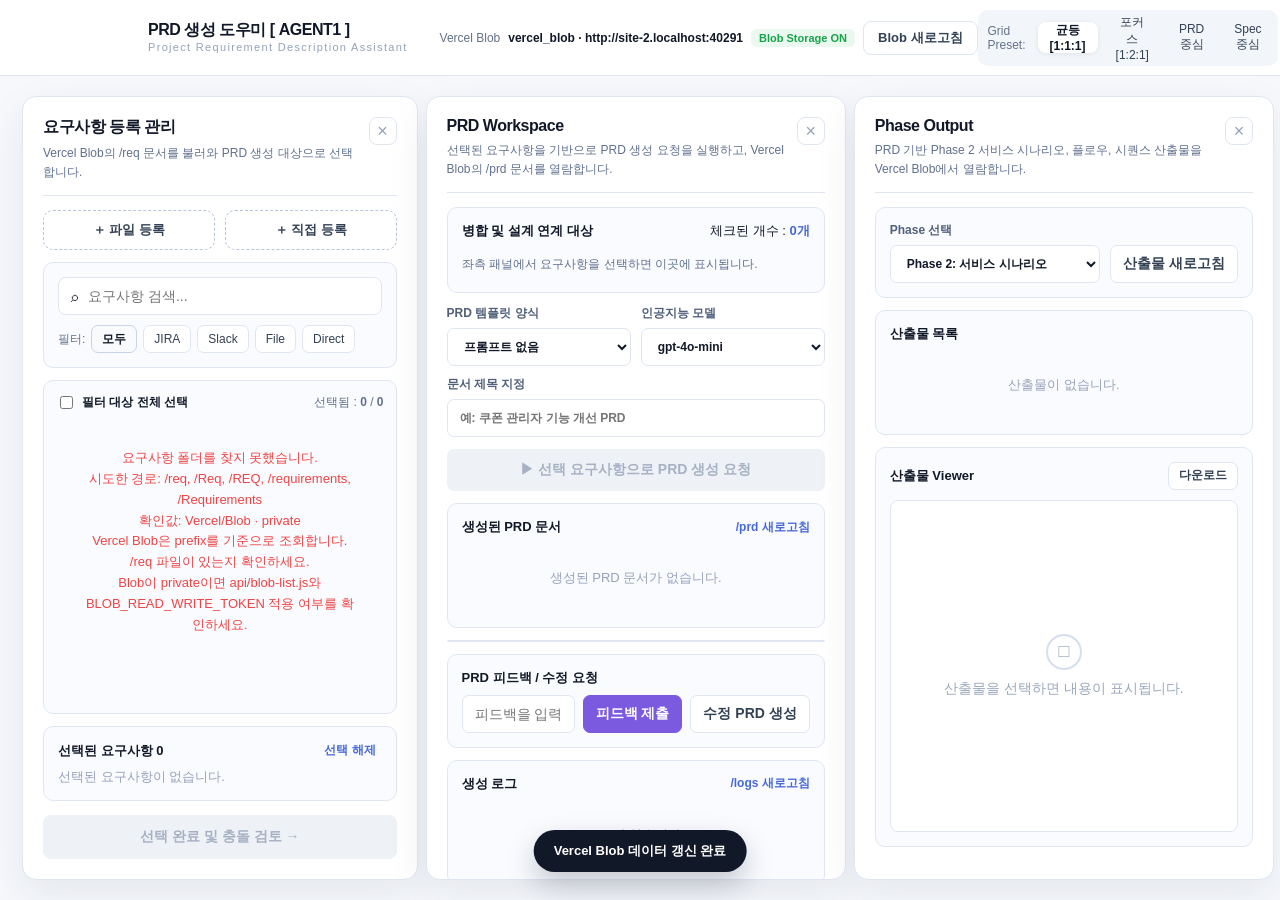
==== commit 3637d425: "Add files via upload" ====
--- a/index.html
+++ b/index.html
@@ -1,324 +1,274 @@
-<!DOCTYPE html>
-<html lang="ko">
-<head>
-  <meta charset="UTF-8" />
-  <meta name="viewport" content="width=device-width, initial-scale=1.0" />
-  <title>AGENT1 : PRD 생성 도우미</title>
-  <link rel="stylesheet" href="./asset/css/styles.css" />
-</head>
-<body>
-  <div class="common_app_shell">
-    <header class="header" id="header">
-      <section class="header_brand" id="header_brand">
-        <div class="header_logo" aria-label="NSUSLAB logo"></div>
-        <div class="header_title_area">
-          <h1 class="header_title">PRD 생성 도우미 [ AGENT1 ]</h1>
-          <p class="header_subtitle">Project Requirement Description Assistant</p>
-        </div>
-      </section>
-
-      <section class="header_repo" id="header_repo">
-        <span class="header_repo_label">Vercel Blob</span>
-        <strong class="header_repo_badge" id="header_repo_badge">loading...</strong>
-        <span class="header_github_auth_status" id="header_github_auth_status">Blob Storage</span>
-        <button class="common_button common_button_secondary" id="header_btn_refresh">Blob 새로고침</button>
-      </section>
-
-      <section class="header_control" id="header_control">
-        <div class="header_preset_group" aria-label="grid preset">
-          <span class="header_preset_label">Grid Preset:</span>
-          <button class="header_preset_button is_active" data-preset="balanced">균등 [1:1:1]</button>
-          <button class="header_preset_button" data-preset="focus">포커스 [1:2:1]</button>
-          <button class="header_preset_button" data-preset="prd">PRD 중심</button>
-          <button class="header_preset_button" data-preset="spec">Spec 중심</button>
-        </div>
-        <div class="header_column_switches" aria-label="column toggle">
-          <button class="header_column_switch is_active" data-toggle-col="1">1</button>
-          <button class="header_column_switch is_active" data-toggle-col="2">2</button>
-          <button class="header_column_switch is_active" data-toggle-col="3">3</button>
-        </div>
-      </section>
-    </header>
-
-    <main class="content" id="content">
-      <section class="section section1" id="section1" data-col="1" aria-label="Requirement Source">
-        <button class="section1_collapsed_opener common_collapsed_opener" type="button" data-reopen-col="1" aria-label="1컬럼 열기">
-          <span class="common_rail_num">1</span>
-          <span class="common_rail_text">Requirement</span>
-          <span class="common_rail_arrow">›</span>
-        </button>
-
-        <div class="section1_panel common_panel">
-          <div class="section1_panel_head common_panel_head">
-            <div>
-              <h2 class="section1_title">요구사항 등록 관리</h2>
-              <p class="section1_description">Vercel Blob의 /req 문서를 불러와 PRD 생성 대상으로 선택합니다.</p>
-            </div>
-            <button class="section1_btn_close common_btn_close" data-close-col="1" title="1컬럼 닫기">×</button>
-          </div>
-
-          <div class="section1_source_actions">
-            <button class="section1_btn_file_source" id="section1_btn_file_source">＋ 파일 등록</button>
-            <button class="section1_btn_direct_source" id="section1_btn_direct_source">＋ 직접 등록</button>
-          </div>
-
-          <div class="section1_search_card common_card">
-            <div class="section1_search_input_wrap">
-              <span>⌕</span>
-              <input class="section1_search_input" id="section1_search_input" type="search" placeholder="요구사항 검색..." />
-            </div>
-            <div class="section1_filter_row">
-              <span class="section1_filter_label">필터:</span>
-              <button class="section1_filter_button is_active" data-filter="all">모두</button>
-              <button class="section1_filter_button" data-filter="JIRA">JIRA</button>
-              <button class="section1_filter_button" data-filter="SLACK">Slack</button>
-              <button class="section1_filter_button" data-filter="FILE">File</button>
-              <button class="section1_filter_button" data-filter="DIRECT">Direct</button>
-            </div>
-          </div>
-
-          <div class="section1_list_card common_card">
-            <div class="section1_list_toolbar">
-              <label class="section1_select_all_label">
-                <input type="checkbox" id="section1_select_all" /> 필터 대상 전체 선택
-              </label>
-              <span>선택됨 : <strong id="section1_selected_count_mini">0</strong> / <strong id="section1_total_count">0</strong></span>
-            </div>
-            <div class="section1_requirement_list" id="section1_requirement_list">
-              <div class="common_empty">Vercel Blob에서 요구사항을 불러오는 중입니다.</div>
-            </div>
-          </div>
-
-          <div class="section1_selected_card common_card">
-            <div class="section1_selected_head">
-              <strong>선택된 요구사항 <span id="section1_selected_count">0</span></strong>
-              <button class="section1_btn_clear_selection" id="section1_btn_clear_selection">선택 해제</button>
-            </div>
-            <div class="section1_selected_list" id="section1_selected_list">
-              <p class="common_muted">선택된 요구사항이 없습니다.</p>
-            </div>
-          </div>
-
-          <button class="section1_btn_confirm common_primary_action" id="section1_btn_confirm" disabled>선택 완료 및 충돌 검토 →</button>
-        </div>
-      </section>
-
-      <div class="common_resizer" data-resizer="1" role="separator" aria-label="1컬럼 너비 조절"></div>
-
-      <section class="section section2" id="section2" data-col="2" aria-label="PRD Workspace">
-        <button class="section2_collapsed_opener common_collapsed_opener" type="button" data-reopen-col="2" aria-label="2컬럼 열기">
-          <span class="common_rail_num">2</span>
-          <span class="common_rail_text">PRD</span>
-          <span class="common_rail_arrow">›</span>
-        </button>
-
-        <div class="section2_panel common_panel">
-          <div class="section2_panel_head common_panel_head">
-            <div>
-              <h2 class="section2_title">PRD 생성하기</h2>
-              <p class="section2_description">선택된 요구사항을 기반으로 PRD 생성 요청을 실행하고 생서된 문서를 열람할수 있습니다.</p>
-            </div>
-            <button class="section2_btn_close common_btn_close" data-close-col="2" title="2컬럼 닫기">×</button>
-          </div>
-
-          <section class="section2_target_card common_card">
-            <div class="section2_card_title_row">
-              <strong>요구사항 병합 및 연계 대상</strong>
-              <span>체크된 개수 : <b id="section2_target_count">0개</b></span>
-            </div>
-            <div
-              class="section2_selected_summary"
-              id="section2_selected_summary"
-              style="display:grid;grid-template-columns:repeat(3,minmax(0,1fr));gap:6px;"
-            >좌측 패널에서 요구사항을 선택하면 이곳에 표시됩니다.</div>
-
-            <section class="section2_form">
-              <label class="section2_form_label">
-                PRD 템플릿 양식
-                <select class="section2_prompt_template" id="section2_prompt_template">
-                  <option value="">Blob /prompts 로딩 중...</option>
-                </select>
-              </label>
-
-              <!-- 화면에서는 제거하지만 app.js의 기존 PRD 생성 로직 호환을 위해 값만 유지합니다. -->
-              <select id="section2_model_select" hidden>
-                <option value="gpt-4o-mini" selected>gpt-4o-mini</option>
-              </select>
-              <input id="section2_doc_title" type="hidden" value="" />
-            </section>
-
-            <button class="section2_btn_generate" id="section2_btn_generate" disabled>▶ 선택 요구사항으로 PRD 생성 요청</button>
-          </section>
-
-          <section class="section2_repo_card common_card">
-            <div class="section2_repo_head">
-              <strong>생성된 PRD 문서</strong>
-              <button class="common_link_button" id="section2_btn_refresh_prd">/prd 새로고침</button>
-            </div>
-            <div class="section2_prd_file_list" id="section2_prd_file_list">
-              <div class="common_empty">Vercel Blob에서 PRD 목록을 불러오는 중입니다.</div>
-            </div>
-          </section>
-
-          <section class="section2_viewer_card common_card">
-            <div class="section2_viewer_tabs">
-              <button class="section2_viewer_tab is_active" data-view="preview">PRD Viewer</button>
-              <button class="section2_viewer_tab" data-view="raw">Raw Markdown</button>
-              <div class="common_spacer"></div>
-              <button class="common_small_button" id="section2_btn_copy_prd">복사</button>
-              <button class="common_small_button" id="section2_btn_download_prd">Markdown 다운로드</button>
-            </div>
-            <article class="section2_prd_preview" id="section2_prd_preview">
-              <div class="common_empty_state"><div>?</div><p>PRD 문서를 선택하면 내용이 표시됩니다.</p></div>
-            </article>
-            <textarea class="section2_prd_raw is_hidden" id="section2_prd_raw" spellcheck="false"></textarea>
-          </section>
-
-          <section class="section2_feedback_card common_card">
-            <strong>PRD 피드백 / 수정 요청</strong>
-            <div class="section2_feedback_row">
-              <input class="section2_feedback_input" id="section2_feedback_input" type="text" placeholder="피드백을 입력하세요. 예: 예외 케이스 추가, 정책 상세화, KPI 추가 등" />
-              <button class="section2_btn_feedback" id="section2_btn_feedback">피드백 제출</button>
-              <button class="section2_btn_revise" id="section2_btn_revise">수정 PRD 생성</button>
-            </div>
-          </section>
-
-          <section class="section2_log_card common_card">
-            <div class="section2_log_head">
-              <strong>생성 로그</strong>
-              <button class="common_link_button" id="section2_btn_refresh_logs">/logs 새로고침</button>
-            </div>
-            <div class="section2_log_list" id="section2_log_list">
-              <div class="common_empty">Vercel Blob에서 로그를 불러오는 중입니다.</div>
-            </div>
-          </section>
-        </div>
-      </section>
-
-      <div class="common_resizer" data-resizer="2" role="separator" aria-label="2컬럼 너비 조절"></div>
-
-      <section class="section section3" id="section3" data-col="3" aria-label="Phase Output">
-        <button class="section3_collapsed_opener common_collapsed_opener" type="button" data-reopen-col="3" aria-label="3컬럼 열기">
-          <span class="common_rail_num">3</span>
-          <span class="common_rail_text">Phase</span>
-          <span class="common_rail_arrow">›</span>
-        </button>
-
-        <div class="section3_panel common_panel">
-          <div class="section3_panel_head common_panel_head">
-            <div>
-              <h2 class="section3_title">Phase Output</h2>
-              <p class="section3_description">PRD 기반 Phase 2 서비스 시나리오, 플로우, 시퀀스 산출물을 Vercel Blob에서 열람합니다.</p>
-            </div>
-            <button class="section3_btn_close common_btn_close" data-close-col="3" title="3컬럼 닫기">×</button>
-          </div>
-
-          <section class="section3_phase_select_card common_card">
-            <label class="section3_phase_label">
-              Phase 선택
-              <select class="section3_phase_select" id="section3_phase_select">
-                <option value="phase2/scenario">Phase 2: 서비스 시나리오</option>
-                <option value="phase2/flow">Phase 2: 서비스 플로우</option>
-                <option value="phase2/sequence">Phase 2: 시퀀스 다이어그램</option>
-              </select>
-            </label>
-            <button class="section3_btn_refresh_artifacts" id="section3_btn_refresh_artifacts">산출물 새로고침</button>
-          </section>
-
-          <section class="section3_artifact_list_card common_card">
-            <strong>산출물 목록</strong>
-            <div class="section3_artifact_list" id="section3_artifact_list">
-              <div class="common_empty">Vercel Blob에서 Phase 산출물을 불러오는 중입니다.</div>
-            </div>
-          </section>
-
-          <section class="section3_artifact_viewer_card common_card">
-            <div class="section3_artifact_viewer_head">
-              <strong>산출물 Viewer</strong>
-              <button class="common_small_button" id="section3_btn_download_artifact">다운로드</button>
-            </div>
-            <article class="section3_artifact_preview" id="section3_artifact_preview">
-              <div class="common_empty_state"><div>□</div><p>산출물을 선택하면 내용이 표시됩니다.</p></div>
-            </article>
-            <textarea class="section3_artifact_raw is_hidden" id="section3_artifact_raw" spellcheck="false"></textarea>
-          </section>
-        </div>
-      </section>
-    </main>
-  </div>
-
-  <dialog class="modal_detail" id="modal_detail">
-    <form method="dialog" class="modal_form">
-      <div class="modal_head">
-        <div>
-          <span class="modal_badge" id="modal_badge">REQ</span>
-          <h3 class="modal_title" id="modal_title">요구사항 상세</h3>
-        </div>
-        <button class="modal_btn_close" aria-label="닫기">×</button>
-      </div>
-      <div class="modal_meta" id="modal_meta"></div>
-      <pre class="modal_body" id="modal_body"></pre>
-      <div class="modal_actions">
-        <button class="modal_btn_cancel" value="cancel">닫기</button>
-        <button class="modal_btn_select" id="modal_btn_select" value="default">선택하기</button>
-      </div>
-    </form>
-  </dialog>
-
-  <dialog class="modal_detail" id="modal_direct_register">
-    <form method="dialog" class="modal_form">
-      <div class="modal_head">
-        <div>
-          <span class="modal_badge DIRECT">DIRECT</span>
-          <h3 class="modal_title">요구사항 직접 등록</h3>
-        </div>
-        <button class="modal_btn_close" id="modal_direct_btn_close" type="button" aria-label="닫기">×</button>
-      </div>
-
-      <div class="modal_meta">
-        요구사항 속성과 원문을 입력하면 Vercel Blob의 /req 문서로 저장됩니다.
-      </div>
-
-      <div class="direct_register_body">
-        <label class="direct_form_group" for="direct_source_type">
-          <span>요구사항 속성</span>
-          <select class="direct_source_type" id="direct_source_type">
-            <option value="DIRECT">Direct</option>
-            <option value="JIRA">JIRA</option>
-            <option value="SLACK">Slack</option>
-          </select>
-        </label>
-
-        <label class="direct_form_group" for="direct_source_detail">
-          <span>요구사항 추가 정보</span>
-          <input
-            class="direct_source_detail"
-            id="direct_source_detail"
-            type="text"
-            placeholder="JIRA 선택 시 티켓번호 또는 URL을 입력하세요."
-            disabled
-          />
-        </label>
-
-        <label class="direct_form_group" for="direct_requirement_text">
-          <span>요구사항 입력</span>
-          <textarea
-            class="direct_requirement_text"
-            id="direct_requirement_text"
-            rows="10"
-            placeholder="요구사항 내용을 입력하세요."
-          ></textarea>
-        </label>
-      </div>
-
-      <div class="modal_actions">
-        <button class="modal_btn_cancel" id="direct_btn_reset" type="button">재입력</button>
-        <button class="modal_btn_select" id="direct_btn_submit" type="button">등록 하기</button>
-      </div>
-    </form>
-  </dialog>
-
-  <div class="toast_message" id="toast_message"></div>
-  <script src="./asset/js/app.js"></script>
-</body>
-</html>
+<!DOCTYPE html>
+<html lang="ko">
+<head>
+  <meta charset="UTF-8" />
+  <meta name="viewport" content="width=device-width, initial-scale=1.0" />
+  <title>AGENT1 : PRD 생성 도우미</title>
+  <link rel="stylesheet" href="./asset/css/styles.css" />
+</head>
+<body>
+  <div class="common_app_shell">
+    <header class="header" id="header">
+      <section class="header_brand" id="header_brand">
+        <div class="header_logo" aria-label="NSUSLAB logo"></div>
+        <div class="header_title_area">
+          <h1 class="header_title">PRD 생성 도우미 [ AGENT1 ]</h1>
+          <p class="header_subtitle">Project Requirement Description Assistant</p>
+        </div>
+      </section>
+
+      <section class="header_repo" id="header_repo">
+        <span class="header_repo_label">Vercel Blob</span>
+        <strong class="header_repo_badge" id="header_repo_badge">loading...</strong>
+        <span class="header_github_auth_status" id="header_github_auth_status">Blob Storage</span>
+        <button class="common_button common_button_secondary" id="header_btn_refresh">Blob 새로고침</button>
+      </section>
+
+      <section class="header_control" id="header_control">
+        <div class="header_preset_group" aria-label="grid preset">
+          <span class="header_preset_label">Grid Preset:</span>
+          <button class="header_preset_button is_active" data-preset="balanced">균등 [1:1:1]</button>
+          <button class="header_preset_button" data-preset="focus">포커스 [1:2:1]</button>
+          <button class="header_preset_button" data-preset="prd">PRD 중심</button>
+          <button class="header_preset_button" data-preset="spec">Spec 중심</button>
+        </div>
+        <div class="header_column_switches" aria-label="column toggle">
+          <button class="header_column_switch is_active" data-toggle-col="1">1</button>
+          <button class="header_column_switch is_active" data-toggle-col="2">2</button>
+          <button class="header_column_switch is_active" data-toggle-col="3">3</button>
+        </div>
+      </section>
+    </header>
+
+    <main class="content" id="content">
+      <section class="section section1" id="section1" data-col="1" aria-label="Requirement Source">
+        <button class="section1_collapsed_opener common_collapsed_opener" type="button" data-reopen-col="1" aria-label="1컬럼 열기">
+          <span class="common_rail_num">1</span>
+          <span class="common_rail_text">Requirement</span>
+          <span class="common_rail_arrow">›</span>
+        </button>
+
+        <div class="section1_panel common_panel">
+          <div class="section1_panel_head common_panel_head">
+            <div>
+              <h2 class="section1_title">요구사항 등록 관리</h2>
+              <p class="section1_description">Vercel Blob의 /req 문서를 불러와 PRD 생성 대상으로 선택합니다.</p>
+            </div>
+            <button class="section1_btn_close common_btn_close" data-close-col="1" title="1컬럼 닫기">×</button>
+          </div>
+
+          <div class="section1_source_actions">
+            <button class="section1_btn_file_source" id="section1_btn_file_source">＋ 파일 등록</button>
+            <button class="section1_btn_direct_source" id="section1_btn_direct_source">＋ 직접 등록</button>
+          </div>
+
+          <div class="section1_search_card common_card">
+            <div class="section1_search_input_wrap">
+              <span>⌕</span>
+              <input class="section1_search_input" id="section1_search_input" type="search" placeholder="요구사항 검색..." />
+            </div>
+            <div class="section1_filter_row">
+              <span class="section1_filter_label">필터:</span>
+              <button class="section1_filter_button is_active" data-filter="all">모두</button>
+              <button class="section1_filter_button" data-filter="JIRA">JIRA</button>
+              <button class="section1_filter_button" data-filter="SLACK">Slack</button>
+              <button class="section1_filter_button" data-filter="FILE">File</button>
+              <button class="section1_filter_button" data-filter="DIRECT">Direct</button>
+            </div>
+          </div>
+
+          <div class="section1_list_card common_card">
+            <div class="section1_list_toolbar">
+              <label class="section1_select_all_label">
+                <input type="checkbox" id="section1_select_all" /> 필터 대상 전체 선택
+              </label>
+              <span>선택됨 : <strong id="section1_selected_count_mini">0</strong> / <strong id="section1_total_count">0</strong></span>
+            </div>
+            <div class="section1_requirement_list" id="section1_requirement_list">
+              <div class="common_empty">Vercel Blob에서 요구사항을 불러오는 중입니다.</div>
+            </div>
+          </div>
+
+          <div class="section1_selected_card common_card">
+            <div class="section1_selected_head">
+              <strong>선택된 요구사항 <span id="section1_selected_count">0</span></strong>
+              <button class="section1_btn_clear_selection" id="section1_btn_clear_selection">선택 해제</button>
+            </div>
+            <div class="section1_selected_list" id="section1_selected_list">
+              <p class="common_muted">선택된 요구사항이 없습니다.</p>
+            </div>
+          </div>
+
+          <button class="section1_btn_confirm common_primary_action" id="section1_btn_confirm" disabled>선택 완료 및 충돌 검토 →</button>
+        </div>
+      </section>
+
+      <div class="common_resizer" data-resizer="1" role="separator" aria-label="1컬럼 너비 조절"></div>
+
+      <section class="section section2" id="section2" data-col="2" aria-label="PRD Workspace">
+        <button class="section2_collapsed_opener common_collapsed_opener" type="button" data-reopen-col="2" aria-label="2컬럼 열기">
+          <span class="common_rail_num">2</span>
+          <span class="common_rail_text">PRD</span>
+          <span class="common_rail_arrow">›</span>
+        </button>
+
+        <div class="section2_panel common_panel">
+          <div class="section2_panel_head common_panel_head">
+            <div>
+              <h2 class="section2_title">PRD Workspace</h2>
+              <p class="section2_description">선택된 요구사항을 기반으로 PRD 생성 요청을 실행하고, Vercel Blob의 /prd 문서를 열람합니다.</p>
+            </div>
+            <button class="section2_btn_close common_btn_close" data-close-col="2" title="2컬럼 닫기">×</button>
+          </div>
+
+          <section class="section2_target_card common_card">
+            <div class="section2_card_title_row">
+              <strong>병합 및 설계 연계 대상</strong>
+              <span>체크된 개수 : <b id="section2_target_count">0개</b></span>
+            </div>
+            <div class="section2_selected_summary" id="section2_selected_summary">좌측 패널에서 요구사항을 선택하면 이곳에 표시됩니다.</div>
+          </section>
+
+          <section class="section2_form">
+            <label class="section2_form_label">
+              PRD 템플릿 양식
+              <select class="section2_prompt_template" id="section2_prompt_template">
+                <option value="">Blob /prompts 로딩 중...</option>
+              </select>
+            </label>
+            <label class="section2_form_label">
+              인공지능 모델
+              <select class="section2_model_select" id="section2_model_select">
+                <option value="gpt-4o-mini">gpt-4o-mini</option>
+                <option value="gpt-4o">gpt-4o</option>
+                <option value="claude-sonnet">claude-sonnet</option>
+                <option value="gemini-1.5-flash">gemini-1.5-flash</option>
+              </select>
+            </label>
+            <label class="section2_form_label section2_form_label_full">
+              문서 제목 지정
+              <input class="section2_doc_title" id="section2_doc_title" type="text" placeholder="예: 쿠폰 관리자 기능 개선 PRD" />
+            </label>
+          </section>
+
+          <button class="section2_btn_generate" id="section2_btn_generate" disabled>▶ 선택 요구사항으로 PRD 생성 요청</button>
+
+          <section class="section2_repo_card common_card">
+            <div class="section2_repo_head">
+              <strong>생성된 PRD 문서</strong>
+              <button class="common_link_button" id="section2_btn_refresh_prd">/prd 새로고침</button>
+            </div>
+            <div class="section2_prd_file_list" id="section2_prd_file_list">
+              <div class="common_empty">Vercel Blob에서 PRD 목록을 불러오는 중입니다.</div>
+            </div>
+          </section>
+
+          <section class="section2_viewer_card common_card">
+            <div class="section2_viewer_tabs">
+              <button class="section2_viewer_tab is_active" data-view="preview">PRD Viewer</button>
+              <button class="section2_viewer_tab" data-view="raw">Raw Markdown</button>
+              <div class="common_spacer"></div>
+              <button class="common_small_button" id="section2_btn_copy_prd">복사</button>
+              <button class="common_small_button" id="section2_btn_download_prd">Markdown 다운로드</button>
+            </div>
+            <article class="section2_prd_preview" id="section2_prd_preview">
+              <div class="common_empty_state"><div>?</div><p>PRD 문서를 선택하면 내용이 표시됩니다.</p></div>
+            </article>
+            <textarea class="section2_prd_raw is_hidden" id="section2_prd_raw" spellcheck="false"></textarea>
+          </section>
+
+          <section class="section2_feedback_card common_card">
+            <strong>PRD 피드백 / 수정 요청</strong>
+            <div class="section2_feedback_row">
+              <input class="section2_feedback_input" id="section2_feedback_input" type="text" placeholder="피드백을 입력하세요. 예: 예외 케이스 추가, 정책 상세화, KPI 추가 등" />
+              <button class="section2_btn_feedback" id="section2_btn_feedback">피드백 제출</button>
+              <button class="section2_btn_revise" id="section2_btn_revise">수정 PRD 생성</button>
+            </div>
+          </section>
+
+          <section class="section2_log_card common_card">
+            <div class="section2_log_head">
+              <strong>생성 로그</strong>
+              <button class="common_link_button" id="section2_btn_refresh_logs">/logs 새로고침</button>
+            </div>
+            <div class="section2_log_list" id="section2_log_list">
+              <div class="common_empty">Vercel Blob에서 로그를 불러오는 중입니다.</div>
+            </div>
+          </section>
+        </div>
+      </section>
+
+      <div class="common_resizer" data-resizer="2" role="separator" aria-label="2컬럼 너비 조절"></div>
+
+      <section class="section section3" id="section3" data-col="3" aria-label="Phase Output">
+        <button class="section3_collapsed_opener common_collapsed_opener" type="button" data-reopen-col="3" aria-label="3컬럼 열기">
+          <span class="common_rail_num">3</span>
+          <span class="common_rail_text">Phase</span>
+          <span class="common_rail_arrow">›</span>
+        </button>
+
+        <div class="section3_panel common_panel">
+          <div class="section3_panel_head common_panel_head">
+            <div>
+              <h2 class="section3_title">Phase Output</h2>
+              <p class="section3_description">PRD 기반 Phase 2 서비스 시나리오, 플로우, 시퀀스 산출물을 Vercel Blob에서 열람합니다.</p>
+            </div>
+            <button class="section3_btn_close common_btn_close" data-close-col="3" title="3컬럼 닫기">×</button>
+          </div>
+
+          <section class="section3_phase_select_card common_card">
+            <label class="section3_phase_label">
+              Phase 선택
+              <select class="section3_phase_select" id="section3_phase_select">
+                <option value="phase2/scenario">Phase 2: 서비스 시나리오</option>
+                <option value="phase2/flow">Phase 2: 서비스 플로우</option>
+                <option value="phase2/sequence">Phase 2: 시퀀스 다이어그램</option>
+              </select>
+            </label>
+            <button class="section3_btn_refresh_artifacts" id="section3_btn_refresh_artifacts">산출물 새로고침</button>
+          </section>
+
+          <section class="section3_artifact_list_card common_card">
+            <strong>산출물 목록</strong>
+            <div class="section3_artifact_list" id="section3_artifact_list">
+              <div class="common_empty">Vercel Blob에서 Phase 산출물을 불러오는 중입니다.</div>
+            </div>
+          </section>
+
+          <section class="section3_artifact_viewer_card common_card">
+            <div class="section3_artifact_viewer_head">
+              <strong>산출물 Viewer</strong>
+              <button class="common_small_button" id="section3_btn_download_artifact">다운로드</button>
+            </div>
+            <article class="section3_artifact_preview" id="section3_artifact_preview">
+              <div class="common_empty_state"><div>□</div><p>산출물을 선택하면 내용이 표시됩니다.</p></div>
+            </article>
+            <textarea class="section3_artifact_raw is_hidden" id="section3_artifact_raw" spellcheck="false"></textarea>
+          </section>
+        </div>
+      </section>
+    </main>
+  </div>
+
+  <dialog class="modal_detail" id="modal_detail">
+    <form method="dialog" class="modal_form">
+      <div class="modal_head">
+        <div>
+          <span class="modal_badge" id="modal_badge">REQ</span>
+          <h3 class="modal_title" id="modal_title">요구사항 상세</h3>
+        </div>
+        <button class="modal_btn_close" aria-label="닫기">×</button>
+      </div>
+      <div class="modal_meta" id="modal_meta"></div>
+      <pre class="modal_body" id="modal_body"></pre>
+      <div class="modal_actions">
+        <button class="modal_btn_cancel" value="cancel">닫기</button>
+        <button class="modal_btn_select" id="modal_btn_select" value="default">선택하기</button>
+      </div>
+    </form>
+  </dialog>
+
+  <div class="toast_message" id="toast_message"></div>
+  <script src="./asset/js/app.js"></script>
+</body>
+</html>
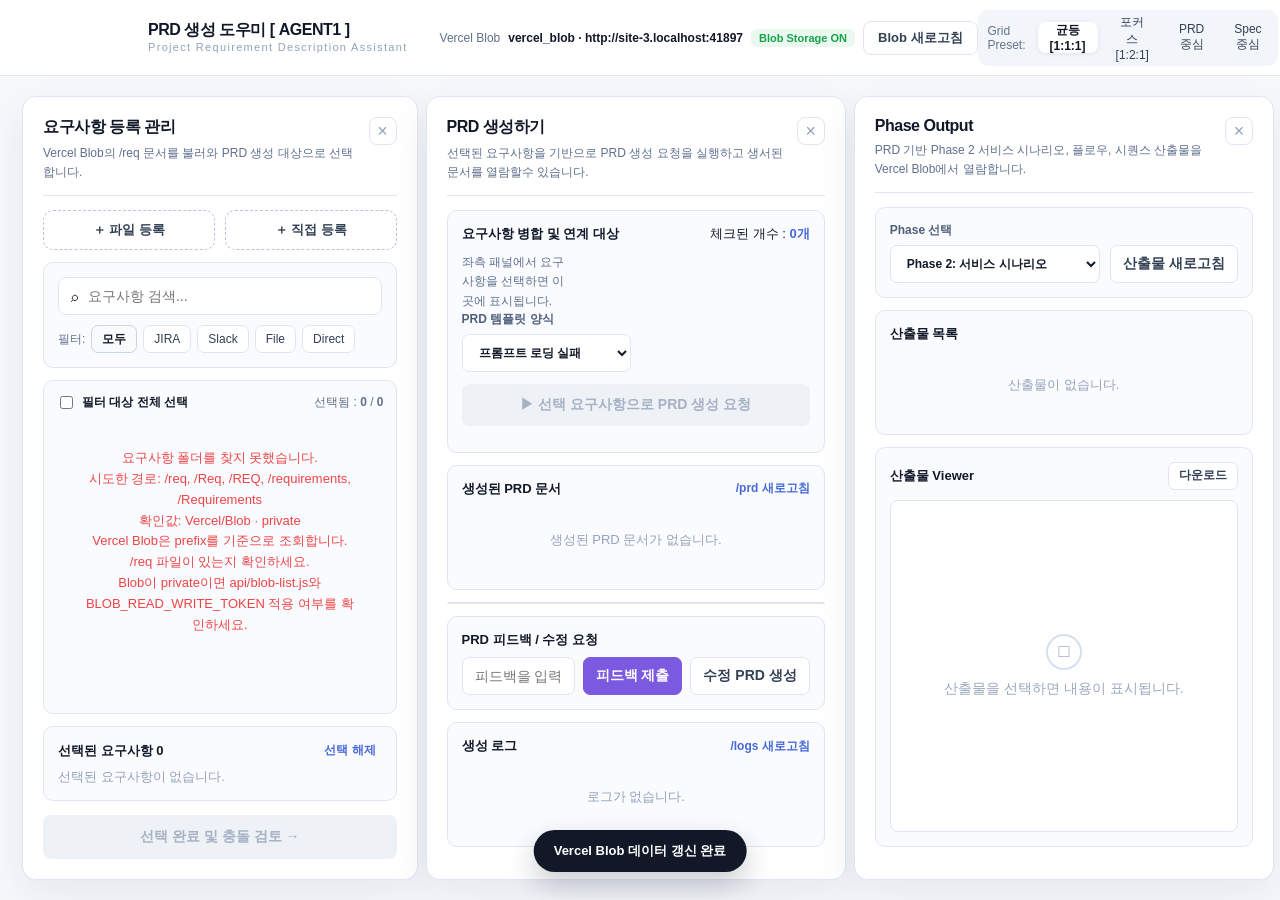
==== commit cfbf2393: "복구" ====
--- a/index.html
+++ b/index.html
@@ -115,43 +115,40 @@
         <div class="section2_panel common_panel">
           <div class="section2_panel_head common_panel_head">
             <div>
-              <h2 class="section2_title">PRD Workspace</h2>
-              <p class="section2_description">선택된 요구사항을 기반으로 PRD 생성 요청을 실행하고, Vercel Blob의 /prd 문서를 열람합니다.</p>
+              <h2 class="section2_title">PRD 생성하기</h2>
+              <p class="section2_description">선택된 요구사항을 기반으로 PRD 생성 요청을 실행하고 생서된 문서를 열람할수 있습니다.</p>
             </div>
             <button class="section2_btn_close common_btn_close" data-close-col="2" title="2컬럼 닫기">×</button>
           </div>
 
           <section class="section2_target_card common_card">
             <div class="section2_card_title_row">
-              <strong>병합 및 설계 연계 대상</strong>
+              <strong>요구사항 병합 및 연계 대상</strong>
               <span>체크된 개수 : <b id="section2_target_count">0개</b></span>
             </div>
-            <div class="section2_selected_summary" id="section2_selected_summary">좌측 패널에서 요구사항을 선택하면 이곳에 표시됩니다.</div>
-          </section>
-
-          <section class="section2_form">
-            <label class="section2_form_label">
-              PRD 템플릿 양식
-              <select class="section2_prompt_template" id="section2_prompt_template">
-                <option value="">Blob /prompts 로딩 중...</option>
+            <div
+              class="section2_selected_summary"
+              id="section2_selected_summary"
+              style="display:grid;grid-template-columns:repeat(3,minmax(0,1fr));gap:6px;"
+            >좌측 패널에서 요구사항을 선택하면 이곳에 표시됩니다.</div>
+
+            <section class="section2_form">
+              <label class="section2_form_label">
+                PRD 템플릿 양식
+                <select class="section2_prompt_template" id="section2_prompt_template">
+                  <option value="">Blob /prompts 로딩 중...</option>
+                </select>
+              </label>
+
+              <!-- 화면에서는 제거하지만 app.js의 기존 PRD 생성 로직 호환을 위해 값만 유지합니다. -->
+              <select id="section2_model_select" hidden>
+                <option value="gpt-4o-mini" selected>gpt-4o-mini</option>
               </select>
-            </label>
-            <label class="section2_form_label">
-              인공지능 모델
-              <select class="section2_model_select" id="section2_model_select">
-                <option value="gpt-4o-mini">gpt-4o-mini</option>
-                <option value="gpt-4o">gpt-4o</option>
-                <option value="claude-sonnet">claude-sonnet</option>
-                <option value="gemini-1.5-flash">gemini-1.5-flash</option>
-              </select>
-            </label>
-            <label class="section2_form_label section2_form_label_full">
-              문서 제목 지정
-              <input class="section2_doc_title" id="section2_doc_title" type="text" placeholder="예: 쿠폰 관리자 기능 개선 PRD" />
-            </label>
-          </section>
-
-          <button class="section2_btn_generate" id="section2_btn_generate" disabled>▶ 선택 요구사항으로 PRD 생성 요청</button>
+              <input id="section2_doc_title" type="hidden" value="" />
+            </section>
+
+            <button class="section2_btn_generate" id="section2_btn_generate" disabled>▶ 선택 요구사항으로 PRD 생성 요청</button>
+          </section>
 
           <section class="section2_repo_card common_card">
             <div class="section2_repo_head">
@@ -268,6 +265,59 @@
     </form>
   </dialog>
 
+  <dialog class="modal_detail" id="modal_direct_register">
+    <form method="dialog" class="modal_form">
+      <div class="modal_head">
+        <div>
+          <span class="modal_badge DIRECT">DIRECT</span>
+          <h3 class="modal_title">요구사항 직접 등록</h3>
+        </div>
+        <button class="modal_btn_close" id="modal_direct_btn_close" type="button" aria-label="닫기">×</button>
+      </div>
+
+      <div class="modal_meta">
+        요구사항 속성과 원문을 입력하면 Vercel Blob의 /req 문서로 저장됩니다.
+      </div>
+
+      <div class="direct_register_body">
+        <label class="direct_form_group" for="direct_source_type">
+          <span>요구사항 속성</span>
+          <select class="direct_source_type" id="direct_source_type">
+            <option value="DIRECT">Direct</option>
+            <option value="JIRA">JIRA</option>
+            <option value="SLACK">Slack</option>
+          </select>
+        </label>
+
+        <label class="direct_form_group" for="direct_source_detail">
+          <span>요구사항 추가 정보</span>
+          <input
+            class="direct_source_detail"
+            id="direct_source_detail"
+            type="text"
+            placeholder="JIRA 선택 시 티켓번호 또는 URL을 입력하세요."
+            disabled
+          />
+        </label>
+
+        <label class="direct_form_group" for="direct_requirement_text">
+          <span>요구사항 입력</span>
+          <textarea
+            class="direct_requirement_text"
+            id="direct_requirement_text"
+            rows="10"
+            placeholder="요구사항 내용을 입력하세요."
+          ></textarea>
+        </label>
+      </div>
+
+      <div class="modal_actions">
+        <button class="modal_btn_cancel" id="direct_btn_reset" type="button">재입력</button>
+        <button class="modal_btn_select" id="direct_btn_submit" type="button">등록 하기</button>
+      </div>
+    </form>
+  </dialog>
+
   <div class="toast_message" id="toast_message"></div>
   <script src="./asset/js/app.js"></script>
 </body>
--- a/asset/css/styles.css
+++ b/asset/css/styles.css
@@ -1,1373 +1,1373 @@
-/* ============================================================
-   AGENT1 PRD 생성 도우미 — styles.css
-   HTML 클래스명(언더스코어 BEM) 기준 전면 재작성
-   ============================================================ */
-
-/* ── CSS 변수 ── */
-:root {
-  --bg: #f6f8fc;
-  --surface: #ffffff;
-  --surface-2: #f9fbff;
-  --line: #dfe6f2;
-  --line-strong: #c9d4e7;
-  --text: #111827;
-  --sub: #63708a;
-  --muted: #96a2ba;
-  --primary: #111827;
-  --blue: #4768d8;
-  --blue-soft: #eef3ff;
-  --green: #16a34a;
-  --green-soft: #eaf8ef;
-  --purple: #7c5adf;
-  --purple-soft: #f2edff;
-  --red: #ef4444;
-  --orange: #f97316;
-  --shadow: 0 14px 40px rgba(20, 35, 70, 0.08);
-  --radius: 14px;
-  --header-height: 76px;
-  --section1_width: 32%;
-  --section2_width: 34%;
-  --section3_width: 34%;
-  --resizer-w: 8px;
-  --rail-w: 48px;
-}
-
-/* ── 리셋 ── */
-*, *::before, *::after { box-sizing: border-box; }
-html, body { height: 100%; margin: 0; }
-
-body {
-  font-family: Inter, Pretendard, -apple-system, BlinkMacSystemFont, "Segoe UI", sans-serif;
-  background: var(--bg);
-  color: var(--text);
-  font-size: 14px;
-  overflow: hidden;
-}
-
-h1, h2, h3, p { margin: 0; }
-
-button, input, select, textarea { font: inherit; }
-button { cursor: pointer; }
-
-/* ── 앱 셸 ── */
-.common_app_shell {
-  height: 100vh;
-  display: flex;
-  flex-direction: column;
-  overflow: hidden;
-}
-
-/* ============================================================
-   HEADER
-   ============================================================ */
-.header {
-  height: var(--header-height);
-  display: flex;
-  align-items: center;
-  gap: 0;
-  padding: 0 24px;
-  background: #fff;
-  border-bottom: 1px solid var(--line);
-  flex-shrink: 0;
-}
-
-/* 브랜드 */
-.header_brand {
-  display: flex;
-  align-items: center;
-  gap: 14px;
-  flex: 0 0 auto;
-}
-
-.header_logo {
-  width: 110px;
-  height: 34px;
-  background-image: url('https://nsuslab.com/assets/nsuslab_logo-DIbegr9K.png');
-  background-size: 90%;
-  background-repeat: no-repeat;
-  background-position: center;
-  flex-shrink: 0;
-}
-
-.header_title_area { line-height: 1; }
-
-.header_title {
-  font-size: 16px;
-  font-weight: 800;
-  letter-spacing: -0.03em;
-}
-
-.header_subtitle {
-  margin-top: 4px;
-  color: #94a3b8;
-  font-size: 11px;
-  letter-spacing: 0.12em;
-}
-
-/* Blob 정보 */
-.header_repo {
-  display: flex;
-  align-items: center;
-  gap: 8px;
-  margin-left: 32px;
-  flex: 0 0 auto;
-}
-
-.header_repo_label {
-  font-size: 12px;
-  color: var(--sub);
-}
-
-.header_repo_badge {
-  font-size: 12px;
-  font-weight: 700;
-  color: var(--primary);
-  max-width: 260px;
-  overflow: hidden;
-  text-overflow: ellipsis;
-  white-space: nowrap;
-}
-
-.header_github_auth_status {
-  font-size: 11px;
-  padding: 3px 8px;
-  border-radius: 6px;
-  background: var(--green-soft);
-  color: var(--green);
-  font-weight: 700;
-}
-
-.header_github_auth_status.is_authenticated {
-  background: var(--green-soft);
-  color: var(--green);
-}
-
-/* 헤더 우측 컨트롤 */
-.header_control {
-  display: flex;
-  align-items: center;
-  gap: 16px;
-  margin-left: auto;
-}
-
-.header_preset_group {
-  display: flex;
-  align-items: center;
-  gap: 6px;
-  padding: 4px;
-  border-radius: 10px;
-  background: #f2f5fa;
-}
-
-.header_preset_label {
-  font-size: 12px;
-  color: #64748b;
-  padding: 0 6px;
-}
-
-.header_preset_button {
-  border: 0;
-  min-height: 28px;
-  padding: 0 12px;
-  font-size: 12px;
-  border-radius: 8px;
-  background: transparent;
-  color: #334155;
-}
-
-.header_preset_button.is_active {
-  background: #fff;
-  color: #111827;
-  font-weight: 700;
-  box-shadow: 0 1px 4px rgba(0,0,0,0.08);
-}
-
-.header_column_switches {
-  display: flex;
-  gap: 4px;
-}
-
-.header_column_switch {
-  width: 28px;
-  height: 28px;
-  padding: 0;
-  border: 1px solid var(--line);
-  border-radius: 8px;
-  background: #fff;
-  color: #334155;
-  font-size: 12px;
-}
-
-.header_column_switch.is_active {
-  background: #f8fafc;
-  border-color: var(--line-strong);
-  font-weight: 700;
-  color: #111827;
-}
-
-/* 헤더 공용 버튼 */
-.common_button {
-  height: 34px;
-  padding: 0 14px;
-  border-radius: 8px;
-  font-weight: 700;
-  font-size: 13px;
-}
-
-.common_button_secondary {
-  border: 1px solid var(--line);
-  background: #fff;
-  color: #334155;
-}
-
-.common_button_secondary:hover {
-  border-color: var(--line-strong);
-}
-
-/* ============================================================
-   CONTENT (3-column workspace)
-   ============================================================ */
-.content {
-  flex: 1;
-  min-height: 0;
-  display: flex;
-  gap: 0;
-  padding: 20px 22px;
-  overflow: hidden;
-}
-
-/* ── 섹션 공통 ── */
-.section {
-  height: 100%;
-  min-width: 0;
-  flex-shrink: 0;
-  transition: flex-basis 0.15s ease, opacity 0.15s ease;
-  position: relative;
-}
-
-.section1 {
-  flex: 0 0 var(--section1_width);
-  min-width: 280px;
-  max-width: 660px;
-}
-
-.section2 {
-  flex: 0 0 var(--section2_width);
-  min-width: 400px;
-  max-width: 960px;
-}
-
-.section3 {
-  flex: 0 0 var(--section3_width);
-  min-width: 300px;
-  max-width: 680px;
-}
-
-/* 컬럼이 닫혔을 때 */
-.section.is_closed .common_panel { display: none; }
-
-.section.is_closed {
-  flex: 0 0 var(--rail-w) !important;
-  min-width: var(--rail-w) !important;
-  max-width: var(--rail-w) !important;
-  overflow: hidden;
-}
-
-.section.is_closed .common_collapsed_opener { display: flex; }
-
-/* ── 접힌 레일 오프너 ── */
-.common_collapsed_opener {
-  display: none;
-  flex-direction: column;
-  align-items: center;
-  justify-content: center;
-  gap: 8px;
-  width: var(--rail-w);
-  height: 100%;
-  border: none;
-  background: #fff;
-  border-radius: var(--radius);
-  box-shadow: var(--shadow);
-  border: 1px solid var(--line);
-  color: var(--sub);
-  writing-mode: vertical-rl;
-  cursor: pointer;
-  padding: 16px 0;
-}
-
-.common_collapsed_opener:hover { color: var(--blue); border-color: var(--blue); }
-
-.common_rail_num {
-  font-size: 11px;
-  font-weight: 800;
-  color: var(--muted);
-  writing-mode: horizontal-tb;
-}
-
-.common_rail_text {
-  font-size: 12px;
-  font-weight: 700;
-  writing-mode: vertical-rl;
-  text-orientation: mixed;
-}
-
-.common_rail_arrow {
-  font-size: 16px;
-  writing-mode: horizontal-tb;
-}
-
-/* ── 리사이저 ── */
-.common_resizer {
-  flex: 0 0 var(--resizer-w);
-  height: 100%;
-  position: relative;
-  cursor: col-resize;
-  z-index: 10;
-}
-
-.common_resizer::before {
-  content: "";
-  position: absolute;
-  top: 12px;
-  bottom: 12px;
-  left: 3px;
-  width: 2px;
-  border-radius: 999px;
-  background: transparent;
-  transition: background 0.15s;
-}
-
-.common_resizer:hover::before,
-body.is_resizing .common_resizer::before {
-  background: var(--blue);
-}
-
-/* ── 패널 ── */
-.common_panel {
-  height: 100%;
-  display: flex;
-  flex-direction: column;
-  gap: 0;
-  padding: 20px;
-  background: var(--surface);
-  border: 1px solid var(--line);
-  border-radius: var(--radius);
-  box-shadow: var(--shadow);
-  overflow: hidden;
-}
-
-/* ── 패널 헤더 ── */
-.common_panel_head {
-  display: flex;
-  align-items: flex-start;
-  justify-content: space-between;
-  gap: 12px;
-  padding-bottom: 14px;
-  border-bottom: 1px solid var(--line);
-  margin-bottom: 14px;
-  flex-shrink: 0;
-}
-
-.common_panel_head h2 {
-  font-size: 16px;
-  font-weight: 800;
-  letter-spacing: -0.03em;
-}
-
-.common_panel_head p {
-  margin-top: 6px;
-  color: #60708e;
-  font-size: 12px;
-  line-height: 1.55;
-}
-
-/* ── 닫기 버튼 ── */
-.common_btn_close {
-  flex-shrink: 0;
-  width: 28px;
-  height: 28px;
-  padding: 0;
-  border: 1px solid var(--line);
-  border-radius: 8px;
-  background: #fff;
-  color: #94a3b8;
-  font-size: 18px;
-  line-height: 1;
-}
-
-.common_btn_close:hover { color: var(--red); border-color: var(--red); }
-
-/* ── 카드 공통 ── */
-.common_card {
-  border: 1px solid var(--line);
-  background: var(--surface-2);
-  border-radius: 10px;
-  padding: 14px;
-  margin-bottom: 12px;
-  flex-shrink: 0;
-}
-
-/* ── 스크롤 가능한 영역 ── */
-.common_scroll_area {
-  flex: 1;
-  min-height: 0;
-  overflow-y: auto;
-}
-
-/* ── 빈 상태 ── */
-.common_empty {
-  padding: 24px;
-  text-align: center;
-  color: var(--muted);
-  font-size: 13px;
-  line-height: 1.6;
-  white-space: pre-line;
-}
-
-.common_empty_state {
-  height: 100%;
-  min-height: 200px;
-  display: grid;
-  place-content: center;
-  text-align: center;
-  color: #9aa7bd;
-}
-
-.common_empty_state div {
-  width: 36px;
-  height: 36px;
-  margin: 0 auto 10px;
-  display: grid;
-  place-items: center;
-  border-radius: 50%;
-  border: 2px solid #d6dfef;
-  font-size: 18px;
-  font-weight: 900;
-}
-
-/* ── 뱃지 ── */
-.common_badge {
-  display: inline-flex;
-  align-items: center;
-  min-height: 22px;
-  padding: 0 8px;
-  border-radius: 6px;
-  font-size: 11px;
-  font-weight: 800;
-}
-
-.common_badge.JIRA   { background: #eef2ff; color: #4f46e5; }
-.common_badge.SLACK  { background: #f3e8ff; color: #7e22ce; }
-.common_badge.FILE   { background: #fff7ed; color: #ea580c; }
-.common_badge.DIRECT { background: #ecfdf5; color: var(--green); }
-
-.common_status_badge {
-  display: inline-flex;
-  align-items: center;
-  min-height: 22px;
-  padding: 0 8px;
-  border-radius: 6px;
-  font-size: 11px;
-  font-weight: 800;
-  background: #f1f5f9;
-  color: #64748b;
-}
-
-.common_status_badge.success { background: var(--green-soft); color: var(--green); }
-.common_status_badge.error   { background: #fff1f2; color: var(--red); }
-
-/* ── 공용 액션 버튼 (초록 CTA) ── */
-.common_primary_action {
-  width: 100%;
-  height: 44px;
-  border: 0;
-  border-radius: 8px;
-  background: var(--green);
-  color: #fff;
-  font-weight: 900;
-  font-size: 14px;
-  margin-top: 4px;
-  flex-shrink: 0;
-}
-
-.common_primary_action:disabled {
-  background: #eef2f7;
-  color: #a6b1c3;
-  cursor: not-allowed;
-}
-
-/* ── 공용 링크 버튼 ── */
-.common_link_button {
-  border: 0;
-  background: transparent;
-  color: var(--blue);
-  font-weight: 700;
-  font-size: 12px;
-  padding: 0;
-}
-
-/* ── 공용 소형 버튼 ── */
-.common_small_button {
-  height: 28px;
-  padding: 0 10px;
-  border: 1px solid var(--line);
-  border-radius: 7px;
-  background: #fff;
-  color: #334155;
-  font-size: 12px;
-  font-weight: 700;
-}
-
-/* ── 스페이서 ── */
-.common_spacer { flex: 1; }
-
-/* ── Muted 텍스트 ── */
-.common_muted { color: var(--muted); font-size: 13px; }
-
-/* ── is_hidden ── */
-.is_hidden { display: none !important; }
-
-/* ============================================================
-   SECTION 1 — 요구사항 등록 관리
-   ============================================================ */
-
-/* 패널 내부가 스크롤 가능하도록 */
-.section1_panel { overflow: hidden; }
-
-/* 소스 추가 버튼 행 */
-.section1_source_actions {
-  display: grid;
-  grid-template-columns: 1fr 1fr;
-  gap: 10px;
-  margin-bottom: 12px;
-  flex-shrink: 0;
-}
-
-.section1_btn_file_source,
-.section1_btn_direct_source {
-  height: 40px;
-  border: 1px dashed #b6c4dc;
-  border-radius: 10px;
-  background: #fff;
-  color: #334155;
-  font-weight: 800;
-  font-size: 13px;
-}
-
-.section1_btn_file_source:hover,
-.section1_btn_direct_source:hover {
-  border-color: var(--blue);
-  color: var(--blue);
-}
-
-/* 검색 카드 */
-.section1_search_card {
-  margin-bottom: 12px;
-  flex-shrink: 0;
-}
-
-.section1_search_input_wrap {
-  display: flex;
-  align-items: center;
-  gap: 8px;
-  height: 38px;
-  padding: 0 12px;
-  border: 1px solid var(--line);
-  border-radius: 8px;
-  background: #fff;
-}
-
-.section1_search_input {
-  border: 0;
-  outline: 0;
-  width: 100%;
-  color: var(--text);
-  background: transparent;
-}
-
-.section1_filter_row {
-  display: flex;
-  flex-wrap: wrap;
-  align-items: center;
-  gap: 6px;
-  margin-top: 10px;
-  font-size: 12px;
-  color: #64748b;
-}
-
-.section1_filter_label { font-size: 12px; }
-
-.section1_filter_button {
-  height: 28px;
-  padding: 0 10px;
-  border: 1px solid var(--line);
-  border-radius: 7px;
-  background: #fff;
-  color: #334155;
-  font-size: 12px;
-}
-
-.section1_filter_button.is_active {
-  background: #f8fafc;
-  border-color: var(--line-strong);
-  color: #111827;
-  font-weight: 700;
-}
-
-/* 목록 카드 — flex grow */
-.section1_list_card {
-  flex: 1;
-  min-height: 0;
-  display: flex;
-  flex-direction: column;
-  overflow: hidden;
-  padding: 12px;
-  margin-bottom: 12px;
-}
-
-.section1_list_toolbar {
-  display: flex;
-  justify-content: space-between;
-  align-items: center;
-  margin-bottom: 10px;
-  color: #627089;
-  font-size: 12px;
-  flex-shrink: 0;
-}
-
-.section1_select_all_label {
-  display: flex;
-  align-items: center;
-  gap: 6px;
-  font-weight: 700;
-  color: #111827;
-  cursor: pointer;
-}
-
-/* 요구사항 목록 스크롤 영역 */
-.section1_requirement_list {
-  flex: 1;
-  min-height: 0;
-  overflow-y: auto;
-  padding: 2px;
-}
-
-/* 요구사항 아이템 */
-.section1_req_item {
-  display: grid;
-  grid-template-columns: 20px 1fr auto;
-  gap: 10px;
-  align-items: start;
-  padding: 12px;
-  border: 1px solid var(--line);
-  border-radius: 10px;
-  background: #fff;
-  margin-bottom: 10px;
-  transition: border-color 0.15s, box-shadow 0.15s;
-}
-
-.section1_req_item:hover {
-  border-color: #b8c7e6;
-  box-shadow: 0 6px 18px rgba(30, 56, 100, 0.06);
-}
-
-.section1_req_item.is_selected {
-  border-color: #9db3ef;
-  background: #fbfdff;
-}
-
-.section1_req_checkbox { margin-top: 2px; cursor: pointer; }
-
-.section1_req_main { min-width: 0; }
-
-.section1_req_title_button {
-  border: 0;
-  padding: 0;
-  background: transparent;
-  text-align: left;
-  color: #111827;
-  font-weight: 900;
-  line-height: 1.35;
-  width: 100%;
-}
-
-.section1_req_title_button:hover { color: var(--blue); }
-
-.section1_req_meta {
-  display: flex;
-  gap: 6px;
-  flex-wrap: wrap;
-  margin-top: 6px;
-  color: #67758e;
-  font-size: 12px;
-  align-items: center;
-}
-
-.section1_req_snippet {
-  margin-top: 8px;
-  color: #475569;
-  font-size: 12px;
-  line-height: 1.5;
-  display: -webkit-box;
-  -webkit-line-clamp: 2;
-  -webkit-box-orient: vertical;
-  overflow: hidden;
-}
-
-/* 선택된 요구사항 카드 */
-.section1_selected_card {
-  max-height: 140px;
-  overflow-y: auto;
-  flex-shrink: 0;
-  margin-bottom: 10px;
-}
-
-.section1_selected_head {
-  display: flex;
-  justify-content: space-between;
-  align-items: center;
-  margin-bottom: 8px;
-  font-size: 13px;
-}
-
-.section1_btn_clear_selection {
-  border: 0;
-  background: transparent;
-  color: var(--blue);
-  font-weight: 700;
-  font-size: 12px;
-}
-
-.section1_selected_list { display: flex; flex-direction: column; gap: 6px; }
-
-.section1_selected_pill {
-  display: flex;
-  align-items: center;
-  justify-content: space-between;
-  gap: 8px;
-  padding: 7px 10px;
-  border: 1px solid var(--line);
-  border-radius: 7px;
-  background: #fff;
-  font-size: 12px;
-}
-
-.section1_selected_pill button {
-  border: 0;
-  background: transparent;
-  color: #94a3b8;
-  padding: 0;
-}
-
-/* 확인 버튼 */
-.section1_btn_confirm {
-  flex-shrink: 0;
-  margin-top: 4px;
-}
-
-/* ============================================================
-   SECTION 2 — PRD Workspace
-   ============================================================ */
-.section2_panel {
-  overflow: hidden;
-}
-
-/* 대상 카드 */
-.section2_target_card { flex-shrink: 0; }
-
-.section2_card_title_row {
-  display: flex;
-  justify-content: space-between;
-  align-items: center;
-  margin-bottom: 10px;
-  font-size: 13px;
-}
-
-.section2_card_title_row b { color: var(--blue); font-size: 13px; }
-
-.section2_selected_summary {
-  color: #60708e;
-  font-size: 12px;
-  line-height: 1.6;
-  min-height: 28px;
-  display: flex;
-  flex-wrap: wrap;
-  gap: 6px;
-  align-items: center;
-}
-
-/* 태그 (요약 뱃지) */
-.section2_summary_tag {
-  padding: 5px 10px;
-  border: 1px solid var(--line);
-  border-radius: 7px;
-  background: #fff;
-  font-size: 12px;
-}
-
-/* 폼 */
-.section2_form {
-  display: grid;
-  grid-template-columns: 1fr 1fr;
-  gap: 10px;
-  margin-bottom: 12px;
-  flex-shrink: 0;
-}
-
-.section2_form_label {
-  display: flex;
-  flex-direction: column;
-  gap: 6px;
-  color: #50607a;
-  font-weight: 700;
-  font-size: 12px;
-}
-
-.section2_form_label_full { grid-column: 1 / -1; }
-
-select,
-input[type="text"] {
-  height: 38px;
-  border: 1px solid var(--line);
-  border-radius: 7px;
-  background: #fff;
-  padding: 0 12px;
-  outline: 0;
-  color: var(--text);
-}
-
-select:focus, input:focus, textarea:focus {
-  border-color: #9db3ef;
-  box-shadow: 0 0 0 3px rgba(71, 104, 216, 0.1);
-}
-
-/* 생성 버튼 */
-.section2_btn_generate {
-  width: 100%;
-  height: 42px;
-  border: 0;
-  border-radius: 7px;
-  background: var(--primary);
-  color: #fff;
-  font-weight: 900;
-  margin-bottom: 12px;
-  flex-shrink: 0;
-}
-
-.section2_btn_generate:disabled {
-  background: #eef2f7;
-  color: #a6b1c3;
-  cursor: not-allowed;
-}
-
-/* PRD 파일 목록 카드 */
-.section2_repo_card { flex-shrink: 0; }
-
-.section2_repo_head {
-  display: flex;
-  justify-content: space-between;
-  align-items: center;
-  margin-bottom: 8px;
-  font-size: 13px;
-}
-
-.section2_prd_file_list {
-  display: flex;
-  flex-direction: column;
-  gap: 6px;
-  max-height: 160px;
-  overflow-y: auto;
-}
-
-.section2_prd_file_item {
-  display: flex;
-  justify-content: space-between;
-  align-items: center;
-  gap: 8px;
-  padding: 9px 12px;
-  border: 1px solid var(--line);
-  border-radius: 8px;
-  background: #fff;
-  font-size: 12px;
-  cursor: pointer;
-}
-
-.section2_prd_file_item:hover { border-color: #9db3ef; }
-.section2_prd_file_item.is_active { border-color: #9db3ef; background: #f8fbff; }
-
-/* 뷰어 카드 — flex grow */
-.section2_viewer_card {
-  flex: 1;
-  min-height: 0;
-  display: flex;
-  flex-direction: column;
-  overflow: hidden;
-  padding: 0;
-  margin-bottom: 12px;
-  border: 1px solid var(--line);
-  background: var(--surface-2);
-  border-radius: 10px;
-}
-
-.section2_viewer_tabs {
-  display: flex;
-  align-items: center;
-  gap: 4px;
-  padding: 8px 12px;
-  border-bottom: 1px solid var(--line);
-  flex-shrink: 0;
-}
-
-.section2_viewer_tab {
-  height: 30px;
-  padding: 0 10px;
-  border: 0;
-  background: transparent;
-  color: #64748b;
-  font-weight: 700;
-  border-radius: 7px;
-}
-
-.section2_viewer_tab.is_active {
-  color: var(--blue);
-  background: var(--blue-soft);
-}
-
-.section2_prd_preview {
-  flex: 1;
-  min-height: 0;
-  overflow-y: auto;
-  padding: 18px;
-  background: #fff;
-}
-
-.section2_prd_preview h3 { font-size: 20px; margin-bottom: 14px; }
-.section2_prd_preview h4 { margin: 14px 0 7px; }
-.section2_prd_preview p, .section2_prd_preview li { color: #374151; line-height: 1.7; }
-
-.section2_prd_raw {
-  flex: 1;
-  min-height: 0;
-  width: 100%;
-  resize: none;
-  border: 0;
-  padding: 18px;
-  background: #fff;
-  line-height: 1.6;
-  color: #1f2937;
-  outline: 0;
-}
-
-/* 피드백 카드 */
-.section2_feedback_card { flex-shrink: 0; }
-.section2_feedback_card > strong { display: block; margin-bottom: 8px; font-size: 13px; }
-
-.section2_feedback_row {
-  display: grid;
-  grid-template-columns: 1fr auto auto;
-  gap: 8px;
-}
-
-.section2_feedback_input {
-  height: 38px;
-  border: 1px solid var(--line);
-  border-radius: 7px;
-  background: #fff;
-  padding: 0 12px;
-  outline: 0;
-  color: var(--text);
-  width: 100%;
-}
-
-.section2_btn_feedback,
-.section2_btn_revise {
-  height: 38px;
-  padding: 0 12px;
-  border: 1px solid var(--line);
-  border-radius: 7px;
-  background: #fff;
-  color: #334155;
-  font-weight: 800;
-  white-space: nowrap;
-}
-
-.section2_btn_feedback {
-  background: var(--purple);
-  color: #fff;
-  border-color: var(--purple);
-}
-
-/* 로그 카드 */
-.section2_log_card { flex-shrink: 0; }
-
-.section2_log_head {
-  display: flex;
-  justify-content: space-between;
-  align-items: center;
-  margin-bottom: 8px;
-  font-size: 13px;
-}
-
-.section2_log_list {
-  max-height: 160px;
-  overflow-y: auto;
-}
-
-/* ============================================================
-   SECTION 3 — Phase Output
-   ============================================================ */
-.section3_panel { overflow: hidden; }
-
-/* Phase 선택 카드 */
-.section3_phase_select_card {
-  display: grid;
-  grid-template-columns: 1fr auto;
-  gap: 10px;
-  align-items: end;
-  flex-shrink: 0;
-}
-
-.section3_phase_label {
-  display: flex;
-  flex-direction: column;
-  gap: 6px;
-  color: #50607a;
-  font-weight: 700;
-  font-size: 12px;
-}
-
-.section3_btn_refresh_artifacts {
-  height: 38px;
-  padding: 0 12px;
-  border: 1px solid var(--line);
-  border-radius: 7px;
-  background: #fff;
-  color: #334155;
-  font-weight: 700;
-  white-space: nowrap;
-  align-self: end;
-}
-
-/* 산출물 목록 카드 */
-.section3_artifact_list_card {
-  flex-shrink: 0;
-  max-height: 160px;
-  overflow-y: auto;
-}
-
-.section3_artifact_list_card > strong {
-  display: block;
-  margin-bottom: 8px;
-  font-size: 13px;
-}
-
-.section3_artifact_list {
-  display: flex;
-  flex-direction: column;
-  gap: 6px;
-}
-
-.section3_artifact_item {
-  display: grid;
-  grid-template-columns: 1fr auto;
-  gap: 4px 10px;
-  padding: 10px 12px;
-  border: 1px solid var(--line);
-  border-radius: 8px;
-  background: #fff;
-  cursor: pointer;
-  font-size: 12px;
-}
-
-.section3_artifact_item:hover { border-color: #9db3ef; }
-.section3_artifact_item.is_active { border-color: #9db3ef; background: #f8fbff; }
-
-.section3_artifact_item em {
-  grid-column: 1 / 2;
-  color: #7a879d;
-  font-size: 11px;
-  font-style: normal;
-}
-
-.section3_artifact_item b {
-  grid-column: 2 / 3;
-  grid-row: 1 / 3;
-  align-self: center;
-  color: var(--blue);
-}
-
-/* 산출물 뷰어 카드 — flex grow */
-.section3_artifact_viewer_card {
-  flex: 1;
-  min-height: 0;
-  display: flex;
-  flex-direction: column;
-  overflow: hidden;
-}
-
-.section3_artifact_viewer_head {
-  display: flex;
-  justify-content: space-between;
-  align-items: center;
-  margin-bottom: 10px;
-  font-size: 13px;
-  flex-shrink: 0;
-}
-
-.section3_artifact_preview {
-  flex: 1;
-  min-height: 0;
-  overflow-y: auto;
-  padding: 16px;
-  border: 1px solid var(--line);
-  border-radius: 8px;
-  background: #fff;
-}
-
-.section3_artifact_preview h3 { margin-bottom: 12px; }
-.section3_artifact_preview h4 { margin: 12px 0 7px; }
-
-.section3_artifact_raw {
-  flex: 1;
-  min-height: 0;
-  width: 100%;
-  resize: none;
-  border: 1px solid var(--line);
-  border-radius: 8px;
-  padding: 16px;
-  background: #fff;
-  line-height: 1.6;
-  color: #1f2937;
-  outline: 0;
-}
-
-/* ============================================================
-   MODAL
-   ============================================================ */
-.modal_detail {
-  width: min(760px, calc(100vw - 40px));
-  border: 0;
-  border-radius: 16px;
-  padding: 0;
-  box-shadow: 0 26px 90px rgba(15, 23, 42, 0.26);
-}
-
-.modal_detail::backdrop { background: rgba(15, 23, 42, 0.36); }
-
-.modal_form { padding: 24px; }
-
-.modal_head {
-  display: flex;
-  justify-content: space-between;
-  align-items: flex-start;
-  gap: 12px;
-  margin-bottom: 14px;
-}
-
-.modal_head h3 { font-size: 20px; font-weight: 800; margin-top: 6px; }
-
-.modal_badge {
-  display: inline-flex;
-  align-items: center;
-  height: 22px;
-  padding: 0 8px;
-  border-radius: 6px;
-  font-size: 11px;
-  font-weight: 800;
-  background: #eef2ff;
-  color: #4f46e5;
-}
-
-.modal_btn_close {
-  border: 0;
-  background: transparent;
-  font-size: 24px;
-  color: #94a3b8;
-  line-height: 1;
-  padding: 0;
-}
-
-.modal_btn_close:hover { color: var(--red); }
-
-.modal_meta {
-  padding: 12px;
-  border-radius: 10px;
-  background: #f8fafc;
-  color: #60708e;
-  line-height: 1.7;
-  font-size: 13px;
-  margin-bottom: 12px;
-}
-
-.modal_body {
-  max-height: 400px;
-  overflow: auto;
-  white-space: pre-wrap;
-  line-height: 1.7;
-  padding: 14px;
-  border: 1px solid var(--line);
-  border-radius: 10px;
-  background: #fff;
-  font-size: 13px;
-  margin: 0 0 16px;
-}
-
-.modal_actions {
-  display: flex;
-  justify-content: flex-end;
-  gap: 10px;
-  align-items: center;
-}
-
-.modal_btn_cancel,
-.modal_btn_select {
-  height: 38px;
-  padding: 0 16px;
-  border: 1px solid var(--line);
-  border-radius: 8px;
-  background: #fff;
-  color: var(--text);
-  font-weight: 800;
-}
-
-.modal_btn_select {
-  background: var(--primary);
-  color: #fff;
-  border-color: var(--primary);
-}
-
-/* ============================================================
-   TOAST
-   ============================================================ */
-.toast_message {
-  position: fixed;
-  left: 50%;
-  bottom: 28px;
-  transform: translateX(-50%) translateY(20px);
-  opacity: 0;
-  pointer-events: none;
-  padding: 12px 20px;
-  border-radius: 999px;
-  color: #fff;
-  background: #111827;
-  box-shadow: 0 12px 28px rgba(15, 23, 42, 0.22);
-  transition: opacity 0.2s ease, transform 0.2s ease;
-  z-index: 100;
-  white-space: nowrap;
-  font-size: 13px;
-  font-weight: 600;
-}
-
-.toast_message.is_show {
-  opacity: 1;
-  transform: translateX(-50%) translateY(0);
-}
-
-/* ============================================================
-   TABLE (로그 등)
-   ============================================================ */
-table {
-  width: 100%;
-  border-collapse: collapse;
-  font-size: 12px;
-}
-
-th, td {
-  padding: 8px 10px;
-  border-bottom: 1px solid var(--line);
-  text-align: left;
-  white-space: nowrap;
-}
-
-th { color: #64748b; font-weight: 800; }
-
-/* ============================================================
-   반응형
-   ============================================================ */
-@media (max-width: 1180px) {
-  .header { height: auto; flex-wrap: wrap; gap: 10px; padding: 12px 16px; }
-  .header_control { margin-left: 0; width: 100%; }
-  .content { height: calc(100vh - 120px); padding: 14px; }
-  .section1 { min-width: 260px; }
-  .section2 { min-width: 360px; }
-  .section3 { min-width: 280px; }
-  .section2_feedback_row { grid-template-columns: 1fr; }
-  .section2_form { grid-template-columns: 1fr; }
-}
-
-@media (max-width: 860px) {
-  body { overflow: auto; }
-  .common_app_shell { height: auto; min-height: 100vh; }
-  .content { flex-direction: column; height: auto; overflow: visible; padding: 12px; }
-  .section { flex: none !important; width: 100% !important; max-width: 100% !important; height: auto; min-height: 540px; }
-  .section.is_closed { flex: none !important; width: 100% !important; max-width: 100% !important; height: var(--rail-w) !important; min-height: var(--rail-w) !important; }
-  .common_resizer { display: none; }
-  .section3_phase_select_card { grid-template-columns: 1fr; }
-  .common_collapsed_opener { width: 100%; height: var(--rail-w); flex-direction: row; writing-mode: horizontal-tb; }
-  .common_rail_text { writing-mode: horizontal-tb; }
-}
-
-/* ============================================================
-   DIRECT REQUIREMENT REGISTER MODAL
-   ============================================================ */
-.modal_badge.DIRECT {
-  background: #ecfdf5;
-  color: var(--green);
-}
-
-.direct_register_body {
-  display: flex;
-  flex-direction: column;
-  gap: 14px;
-  margin-bottom: 16px;
-}
-
-.direct_form_group {
-  display: flex;
-  flex-direction: column;
-  gap: 8px;
-}
-
-.direct_form_group span {
-  color: #50607a;
-  font-size: 13px;
-  font-weight: 800;
-}
-
-.direct_source_type,
-.direct_source_detail,
-.direct_requirement_text {
-  width: 100%;
-  border: 1px solid var(--line);
-  border-radius: 8px;
-  background: #fff;
-  color: var(--text);
-  outline: 0;
-  font-size: 14px;
-}
-
-.direct_source_type,
-.direct_source_detail {
-  height: 38px;
-  padding: 0 12px;
-}
-
-.direct_requirement_text {
-  min-height: 220px;
-  padding: 12px;
-  resize: vertical;
-  line-height: 1.7;
-}
-
-.direct_source_detail:disabled {
-  background: #f8fafc;
-  color: var(--muted);
-  cursor: not-allowed;
-}
-
-.direct_source_type:focus,
-.direct_source_detail:focus,
-.direct_requirement_text:focus {
-  border-color: #9db3ef;
-  box-shadow: 0 0 0 3px rgba(71, 104, 216, 0.1);
-}
+/* ============================================================
+   AGENT1 PRD 생성 도우미 — styles.css
+   HTML 클래스명(언더스코어 BEM) 기준 전면 재작성
+   ============================================================ */
+
+/* ── CSS 변수 ── */
+:root {
+  --bg: #f6f8fc;
+  --surface: #ffffff;
+  --surface-2: #f9fbff;
+  --line: #dfe6f2;
+  --line-strong: #c9d4e7;
+  --text: #111827;
+  --sub: #63708a;
+  --muted: #96a2ba;
+  --primary: #111827;
+  --blue: #4768d8;
+  --blue-soft: #eef3ff;
+  --green: #16a34a;
+  --green-soft: #eaf8ef;
+  --purple: #7c5adf;
+  --purple-soft: #f2edff;
+  --red: #ef4444;
+  --orange: #f97316;
+  --shadow: 0 14px 40px rgba(20, 35, 70, 0.08);
+  --radius: 14px;
+  --header-height: 76px;
+  --section1_width: 32%;
+  --section2_width: 34%;
+  --section3_width: 34%;
+  --resizer-w: 8px;
+  --rail-w: 48px;
+}
+
+/* ── 리셋 ── */
+*, *::before, *::after { box-sizing: border-box; }
+html, body { height: 100%; margin: 0; }
+
+body {
+  font-family: Inter, Pretendard, -apple-system, BlinkMacSystemFont, "Segoe UI", sans-serif;
+  background: var(--bg);
+  color: var(--text);
+  font-size: 14px;
+  overflow: hidden;
+}
+
+h1, h2, h3, p { margin: 0; }
+
+button, input, select, textarea { font: inherit; }
+button { cursor: pointer; }
+
+/* ── 앱 셸 ── */
+.common_app_shell {
+  height: 100vh;
+  display: flex;
+  flex-direction: column;
+  overflow: hidden;
+}
+
+/* ============================================================
+   HEADER
+   ============================================================ */
+.header {
+  height: var(--header-height);
+  display: flex;
+  align-items: center;
+  gap: 0;
+  padding: 0 24px;
+  background: #fff;
+  border-bottom: 1px solid var(--line);
+  flex-shrink: 0;
+}
+
+/* 브랜드 */
+.header_brand {
+  display: flex;
+  align-items: center;
+  gap: 14px;
+  flex: 0 0 auto;
+}
+
+.header_logo {
+  width: 110px;
+  height: 34px;
+  background-image: url('https://nsuslab.com/assets/nsuslab_logo-DIbegr9K.png');
+  background-size: 90%;
+  background-repeat: no-repeat;
+  background-position: center;
+  flex-shrink: 0;
+}
+
+.header_title_area { line-height: 1; }
+
+.header_title {
+  font-size: 16px;
+  font-weight: 800;
+  letter-spacing: -0.03em;
+}
+
+.header_subtitle {
+  margin-top: 4px;
+  color: #94a3b8;
+  font-size: 11px;
+  letter-spacing: 0.12em;
+}
+
+/* Blob 정보 */
+.header_repo {
+  display: flex;
+  align-items: center;
+  gap: 8px;
+  margin-left: 32px;
+  flex: 0 0 auto;
+}
+
+.header_repo_label {
+  font-size: 12px;
+  color: var(--sub);
+}
+
+.header_repo_badge {
+  font-size: 12px;
+  font-weight: 700;
+  color: var(--primary);
+  max-width: 260px;
+  overflow: hidden;
+  text-overflow: ellipsis;
+  white-space: nowrap;
+}
+
+.header_github_auth_status {
+  font-size: 11px;
+  padding: 3px 8px;
+  border-radius: 6px;
+  background: var(--green-soft);
+  color: var(--green);
+  font-weight: 700;
+}
+
+.header_github_auth_status.is_authenticated {
+  background: var(--green-soft);
+  color: var(--green);
+}
+
+/* 헤더 우측 컨트롤 */
+.header_control {
+  display: flex;
+  align-items: center;
+  gap: 16px;
+  margin-left: auto;
+}
+
+.header_preset_group {
+  display: flex;
+  align-items: center;
+  gap: 6px;
+  padding: 4px;
+  border-radius: 10px;
+  background: #f2f5fa;
+}
+
+.header_preset_label {
+  font-size: 12px;
+  color: #64748b;
+  padding: 0 6px;
+}
+
+.header_preset_button {
+  border: 0;
+  min-height: 28px;
+  padding: 0 12px;
+  font-size: 12px;
+  border-radius: 8px;
+  background: transparent;
+  color: #334155;
+}
+
+.header_preset_button.is_active {
+  background: #fff;
+  color: #111827;
+  font-weight: 700;
+  box-shadow: 0 1px 4px rgba(0,0,0,0.08);
+}
+
+.header_column_switches {
+  display: flex;
+  gap: 4px;
+}
+
+.header_column_switch {
+  width: 28px;
+  height: 28px;
+  padding: 0;
+  border: 1px solid var(--line);
+  border-radius: 8px;
+  background: #fff;
+  color: #334155;
+  font-size: 12px;
+}
+
+.header_column_switch.is_active {
+  background: #f8fafc;
+  border-color: var(--line-strong);
+  font-weight: 700;
+  color: #111827;
+}
+
+/* 헤더 공용 버튼 */
+.common_button {
+  height: 34px;
+  padding: 0 14px;
+  border-radius: 8px;
+  font-weight: 700;
+  font-size: 13px;
+}
+
+.common_button_secondary {
+  border: 1px solid var(--line);
+  background: #fff;
+  color: #334155;
+}
+
+.common_button_secondary:hover {
+  border-color: var(--line-strong);
+}
+
+/* ============================================================
+   CONTENT (3-column workspace)
+   ============================================================ */
+.content {
+  flex: 1;
+  min-height: 0;
+  display: flex;
+  gap: 0;
+  padding: 20px 22px;
+  overflow: hidden;
+}
+
+/* ── 섹션 공통 ── */
+.section {
+  height: 100%;
+  min-width: 0;
+  flex-shrink: 0;
+  transition: flex-basis 0.15s ease, opacity 0.15s ease;
+  position: relative;
+}
+
+.section1 {
+  flex: 0 0 var(--section1_width);
+  min-width: 280px;
+  max-width: 660px;
+}
+
+.section2 {
+  flex: 0 0 var(--section2_width);
+  min-width: 400px;
+  max-width: 960px;
+}
+
+.section3 {
+  flex: 0 0 var(--section3_width);
+  min-width: 300px;
+  max-width: 680px;
+}
+
+/* 컬럼이 닫혔을 때 */
+.section.is_closed .common_panel { display: none; }
+
+.section.is_closed {
+  flex: 0 0 var(--rail-w) !important;
+  min-width: var(--rail-w) !important;
+  max-width: var(--rail-w) !important;
+  overflow: hidden;
+}
+
+.section.is_closed .common_collapsed_opener { display: flex; }
+
+/* ── 접힌 레일 오프너 ── */
+.common_collapsed_opener {
+  display: none;
+  flex-direction: column;
+  align-items: center;
+  justify-content: center;
+  gap: 8px;
+  width: var(--rail-w);
+  height: 100%;
+  border: none;
+  background: #fff;
+  border-radius: var(--radius);
+  box-shadow: var(--shadow);
+  border: 1px solid var(--line);
+  color: var(--sub);
+  writing-mode: vertical-rl;
+  cursor: pointer;
+  padding: 16px 0;
+}
+
+.common_collapsed_opener:hover { color: var(--blue); border-color: var(--blue); }
+
+.common_rail_num {
+  font-size: 11px;
+  font-weight: 800;
+  color: var(--muted);
+  writing-mode: horizontal-tb;
+}
+
+.common_rail_text {
+  font-size: 12px;
+  font-weight: 700;
+  writing-mode: vertical-rl;
+  text-orientation: mixed;
+}
+
+.common_rail_arrow {
+  font-size: 16px;
+  writing-mode: horizontal-tb;
+}
+
+/* ── 리사이저 ── */
+.common_resizer {
+  flex: 0 0 var(--resizer-w);
+  height: 100%;
+  position: relative;
+  cursor: col-resize;
+  z-index: 10;
+}
+
+.common_resizer::before {
+  content: "";
+  position: absolute;
+  top: 12px;
+  bottom: 12px;
+  left: 3px;
+  width: 2px;
+  border-radius: 999px;
+  background: transparent;
+  transition: background 0.15s;
+}
+
+.common_resizer:hover::before,
+body.is_resizing .common_resizer::before {
+  background: var(--blue);
+}
+
+/* ── 패널 ── */
+.common_panel {
+  height: 100%;
+  display: flex;
+  flex-direction: column;
+  gap: 0;
+  padding: 20px;
+  background: var(--surface);
+  border: 1px solid var(--line);
+  border-radius: var(--radius);
+  box-shadow: var(--shadow);
+  overflow: hidden;
+}
+
+/* ── 패널 헤더 ── */
+.common_panel_head {
+  display: flex;
+  align-items: flex-start;
+  justify-content: space-between;
+  gap: 12px;
+  padding-bottom: 14px;
+  border-bottom: 1px solid var(--line);
+  margin-bottom: 14px;
+  flex-shrink: 0;
+}
+
+.common_panel_head h2 {
+  font-size: 16px;
+  font-weight: 800;
+  letter-spacing: -0.03em;
+}
+
+.common_panel_head p {
+  margin-top: 6px;
+  color: #60708e;
+  font-size: 12px;
+  line-height: 1.55;
+}
+
+/* ── 닫기 버튼 ── */
+.common_btn_close {
+  flex-shrink: 0;
+  width: 28px;
+  height: 28px;
+  padding: 0;
+  border: 1px solid var(--line);
+  border-radius: 8px;
+  background: #fff;
+  color: #94a3b8;
+  font-size: 18px;
+  line-height: 1;
+}
+
+.common_btn_close:hover { color: var(--red); border-color: var(--red); }
+
+/* ── 카드 공통 ── */
+.common_card {
+  border: 1px solid var(--line);
+  background: var(--surface-2);
+  border-radius: 10px;
+  padding: 14px;
+  margin-bottom: 12px;
+  flex-shrink: 0;
+}
+
+/* ── 스크롤 가능한 영역 ── */
+.common_scroll_area {
+  flex: 1;
+  min-height: 0;
+  overflow-y: auto;
+}
+
+/* ── 빈 상태 ── */
+.common_empty {
+  padding: 24px;
+  text-align: center;
+  color: var(--muted);
+  font-size: 13px;
+  line-height: 1.6;
+  white-space: pre-line;
+}
+
+.common_empty_state {
+  height: 100%;
+  min-height: 200px;
+  display: grid;
+  place-content: center;
+  text-align: center;
+  color: #9aa7bd;
+}
+
+.common_empty_state div {
+  width: 36px;
+  height: 36px;
+  margin: 0 auto 10px;
+  display: grid;
+  place-items: center;
+  border-radius: 50%;
+  border: 2px solid #d6dfef;
+  font-size: 18px;
+  font-weight: 900;
+}
+
+/* ── 뱃지 ── */
+.common_badge {
+  display: inline-flex;
+  align-items: center;
+  min-height: 22px;
+  padding: 0 8px;
+  border-radius: 6px;
+  font-size: 11px;
+  font-weight: 800;
+}
+
+.common_badge.JIRA   { background: #eef2ff; color: #4f46e5; }
+.common_badge.SLACK  { background: #f3e8ff; color: #7e22ce; }
+.common_badge.FILE   { background: #fff7ed; color: #ea580c; }
+.common_badge.DIRECT { background: #ecfdf5; color: var(--green); }
+
+.common_status_badge {
+  display: inline-flex;
+  align-items: center;
+  min-height: 22px;
+  padding: 0 8px;
+  border-radius: 6px;
+  font-size: 11px;
+  font-weight: 800;
+  background: #f1f5f9;
+  color: #64748b;
+}
+
+.common_status_badge.success { background: var(--green-soft); color: var(--green); }
+.common_status_badge.error   { background: #fff1f2; color: var(--red); }
+
+/* ── 공용 액션 버튼 (초록 CTA) ── */
+.common_primary_action {
+  width: 100%;
+  height: 44px;
+  border: 0;
+  border-radius: 8px;
+  background: var(--green);
+  color: #fff;
+  font-weight: 900;
+  font-size: 14px;
+  margin-top: 4px;
+  flex-shrink: 0;
+}
+
+.common_primary_action:disabled {
+  background: #eef2f7;
+  color: #a6b1c3;
+  cursor: not-allowed;
+}
+
+/* ── 공용 링크 버튼 ── */
+.common_link_button {
+  border: 0;
+  background: transparent;
+  color: var(--blue);
+  font-weight: 700;
+  font-size: 12px;
+  padding: 0;
+}
+
+/* ── 공용 소형 버튼 ── */
+.common_small_button {
+  height: 28px;
+  padding: 0 10px;
+  border: 1px solid var(--line);
+  border-radius: 7px;
+  background: #fff;
+  color: #334155;
+  font-size: 12px;
+  font-weight: 700;
+}
+
+/* ── 스페이서 ── */
+.common_spacer { flex: 1; }
+
+/* ── Muted 텍스트 ── */
+.common_muted { color: var(--muted); font-size: 13px; }
+
+/* ── is_hidden ── */
+.is_hidden { display: none !important; }
+
+/* ============================================================
+   SECTION 1 — 요구사항 등록 관리
+   ============================================================ */
+
+/* 패널 내부가 스크롤 가능하도록 */
+.section1_panel { overflow: hidden; }
+
+/* 소스 추가 버튼 행 */
+.section1_source_actions {
+  display: grid;
+  grid-template-columns: 1fr 1fr;
+  gap: 10px;
+  margin-bottom: 12px;
+  flex-shrink: 0;
+}
+
+.section1_btn_file_source,
+.section1_btn_direct_source {
+  height: 40px;
+  border: 1px dashed #b6c4dc;
+  border-radius: 10px;
+  background: #fff;
+  color: #334155;
+  font-weight: 800;
+  font-size: 13px;
+}
+
+.section1_btn_file_source:hover,
+.section1_btn_direct_source:hover {
+  border-color: var(--blue);
+  color: var(--blue);
+}
+
+/* 검색 카드 */
+.section1_search_card {
+  margin-bottom: 12px;
+  flex-shrink: 0;
+}
+
+.section1_search_input_wrap {
+  display: flex;
+  align-items: center;
+  gap: 8px;
+  height: 38px;
+  padding: 0 12px;
+  border: 1px solid var(--line);
+  border-radius: 8px;
+  background: #fff;
+}
+
+.section1_search_input {
+  border: 0;
+  outline: 0;
+  width: 100%;
+  color: var(--text);
+  background: transparent;
+}
+
+.section1_filter_row {
+  display: flex;
+  flex-wrap: wrap;
+  align-items: center;
+  gap: 6px;
+  margin-top: 10px;
+  font-size: 12px;
+  color: #64748b;
+}
+
+.section1_filter_label { font-size: 12px; }
+
+.section1_filter_button {
+  height: 28px;
+  padding: 0 10px;
+  border: 1px solid var(--line);
+  border-radius: 7px;
+  background: #fff;
+  color: #334155;
+  font-size: 12px;
+}
+
+.section1_filter_button.is_active {
+  background: #f8fafc;
+  border-color: var(--line-strong);
+  color: #111827;
+  font-weight: 700;
+}
+
+/* 목록 카드 — flex grow */
+.section1_list_card {
+  flex: 1;
+  min-height: 0;
+  display: flex;
+  flex-direction: column;
+  overflow: hidden;
+  padding: 12px;
+  margin-bottom: 12px;
+}
+
+.section1_list_toolbar {
+  display: flex;
+  justify-content: space-between;
+  align-items: center;
+  margin-bottom: 10px;
+  color: #627089;
+  font-size: 12px;
+  flex-shrink: 0;
+}
+
+.section1_select_all_label {
+  display: flex;
+  align-items: center;
+  gap: 6px;
+  font-weight: 700;
+  color: #111827;
+  cursor: pointer;
+}
+
+/* 요구사항 목록 스크롤 영역 */
+.section1_requirement_list {
+  flex: 1;
+  min-height: 0;
+  overflow-y: auto;
+  padding: 2px;
+}
+
+/* 요구사항 아이템 */
+.section1_req_item {
+  display: grid;
+  grid-template-columns: 20px 1fr auto;
+  gap: 10px;
+  align-items: start;
+  padding: 12px;
+  border: 1px solid var(--line);
+  border-radius: 10px;
+  background: #fff;
+  margin-bottom: 10px;
+  transition: border-color 0.15s, box-shadow 0.15s;
+}
+
+.section1_req_item:hover {
+  border-color: #b8c7e6;
+  box-shadow: 0 6px 18px rgba(30, 56, 100, 0.06);
+}
+
+.section1_req_item.is_selected {
+  border-color: #9db3ef;
+  background: #fbfdff;
+}
+
+.section1_req_checkbox { margin-top: 2px; cursor: pointer; }
+
+.section1_req_main { min-width: 0; }
+
+.section1_req_title_button {
+  border: 0;
+  padding: 0;
+  background: transparent;
+  text-align: left;
+  color: #111827;
+  font-weight: 900;
+  line-height: 1.35;
+  width: 100%;
+}
+
+.section1_req_title_button:hover { color: var(--blue); }
+
+.section1_req_meta {
+  display: flex;
+  gap: 6px;
+  flex-wrap: wrap;
+  margin-top: 6px;
+  color: #67758e;
+  font-size: 12px;
+  align-items: center;
+}
+
+.section1_req_snippet {
+  margin-top: 8px;
+  color: #475569;
+  font-size: 12px;
+  line-height: 1.5;
+  display: -webkit-box;
+  -webkit-line-clamp: 2;
+  -webkit-box-orient: vertical;
+  overflow: hidden;
+}
+
+/* 선택된 요구사항 카드 */
+.section1_selected_card {
+  max-height: 140px;
+  overflow-y: auto;
+  flex-shrink: 0;
+  margin-bottom: 10px;
+}
+
+.section1_selected_head {
+  display: flex;
+  justify-content: space-between;
+  align-items: center;
+  margin-bottom: 8px;
+  font-size: 13px;
+}
+
+.section1_btn_clear_selection {
+  border: 0;
+  background: transparent;
+  color: var(--blue);
+  font-weight: 700;
+  font-size: 12px;
+}
+
+.section1_selected_list { display: flex; flex-direction: column; gap: 6px; }
+
+.section1_selected_pill {
+  display: flex;
+  align-items: center;
+  justify-content: space-between;
+  gap: 8px;
+  padding: 7px 10px;
+  border: 1px solid var(--line);
+  border-radius: 7px;
+  background: #fff;
+  font-size: 12px;
+}
+
+.section1_selected_pill button {
+  border: 0;
+  background: transparent;
+  color: #94a3b8;
+  padding: 0;
+}
+
+/* 확인 버튼 */
+.section1_btn_confirm {
+  flex-shrink: 0;
+  margin-top: 4px;
+}
+
+/* ============================================================
+   SECTION 2 — PRD Workspace
+   ============================================================ */
+.section2_panel {
+  overflow: hidden;
+}
+
+/* 대상 카드 */
+.section2_target_card { flex-shrink: 0; }
+
+.section2_card_title_row {
+  display: flex;
+  justify-content: space-between;
+  align-items: center;
+  margin-bottom: 10px;
+  font-size: 13px;
+}
+
+.section2_card_title_row b { color: var(--blue); font-size: 13px; }
+
+.section2_selected_summary {
+  color: #60708e;
+  font-size: 12px;
+  line-height: 1.6;
+  min-height: 28px;
+  display: flex;
+  flex-wrap: wrap;
+  gap: 6px;
+  align-items: center;
+}
+
+/* 태그 (요약 뱃지) */
+.section2_summary_tag {
+  padding: 5px 10px;
+  border: 1px solid var(--line);
+  border-radius: 7px;
+  background: #fff;
+  font-size: 12px;
+}
+
+/* 폼 */
+.section2_form {
+  display: grid;
+  grid-template-columns: 1fr 1fr;
+  gap: 10px;
+  margin-bottom: 12px;
+  flex-shrink: 0;
+}
+
+.section2_form_label {
+  display: flex;
+  flex-direction: column;
+  gap: 6px;
+  color: #50607a;
+  font-weight: 700;
+  font-size: 12px;
+}
+
+.section2_form_label_full { grid-column: 1 / -1; }
+
+select,
+input[type="text"] {
+  height: 38px;
+  border: 1px solid var(--line);
+  border-radius: 7px;
+  background: #fff;
+  padding: 0 12px;
+  outline: 0;
+  color: var(--text);
+}
+
+select:focus, input:focus, textarea:focus {
+  border-color: #9db3ef;
+  box-shadow: 0 0 0 3px rgba(71, 104, 216, 0.1);
+}
+
+/* 생성 버튼 */
+.section2_btn_generate {
+  width: 100%;
+  height: 42px;
+  border: 0;
+  border-radius: 7px;
+  background: var(--primary);
+  color: #fff;
+  font-weight: 900;
+  margin-bottom: 12px;
+  flex-shrink: 0;
+}
+
+.section2_btn_generate:disabled {
+  background: #eef2f7;
+  color: #a6b1c3;
+  cursor: not-allowed;
+}
+
+/* PRD 파일 목록 카드 */
+.section2_repo_card { flex-shrink: 0; }
+
+.section2_repo_head {
+  display: flex;
+  justify-content: space-between;
+  align-items: center;
+  margin-bottom: 8px;
+  font-size: 13px;
+}
+
+.section2_prd_file_list {
+  display: flex;
+  flex-direction: column;
+  gap: 6px;
+  max-height: 160px;
+  overflow-y: auto;
+}
+
+.section2_prd_file_item {
+  display: flex;
+  justify-content: space-between;
+  align-items: center;
+  gap: 8px;
+  padding: 9px 12px;
+  border: 1px solid var(--line);
+  border-radius: 8px;
+  background: #fff;
+  font-size: 12px;
+  cursor: pointer;
+}
+
+.section2_prd_file_item:hover { border-color: #9db3ef; }
+.section2_prd_file_item.is_active { border-color: #9db3ef; background: #f8fbff; }
+
+/* 뷰어 카드 — flex grow */
+.section2_viewer_card {
+  flex: 1;
+  min-height: 0;
+  display: flex;
+  flex-direction: column;
+  overflow: hidden;
+  padding: 0;
+  margin-bottom: 12px;
+  border: 1px solid var(--line);
+  background: var(--surface-2);
+  border-radius: 10px;
+}
+
+.section2_viewer_tabs {
+  display: flex;
+  align-items: center;
+  gap: 4px;
+  padding: 8px 12px;
+  border-bottom: 1px solid var(--line);
+  flex-shrink: 0;
+}
+
+.section2_viewer_tab {
+  height: 30px;
+  padding: 0 10px;
+  border: 0;
+  background: transparent;
+  color: #64748b;
+  font-weight: 700;
+  border-radius: 7px;
+}
+
+.section2_viewer_tab.is_active {
+  color: var(--blue);
+  background: var(--blue-soft);
+}
+
+.section2_prd_preview {
+  flex: 1;
+  min-height: 0;
+  overflow-y: auto;
+  padding: 18px;
+  background: #fff;
+}
+
+.section2_prd_preview h3 { font-size: 20px; margin-bottom: 14px; }
+.section2_prd_preview h4 { margin: 14px 0 7px; }
+.section2_prd_preview p, .section2_prd_preview li { color: #374151; line-height: 1.7; }
+
+.section2_prd_raw {
+  flex: 1;
+  min-height: 0;
+  width: 100%;
+  resize: none;
+  border: 0;
+  padding: 18px;
+  background: #fff;
+  line-height: 1.6;
+  color: #1f2937;
+  outline: 0;
+}
+
+/* 피드백 카드 */
+.section2_feedback_card { flex-shrink: 0; }
+.section2_feedback_card > strong { display: block; margin-bottom: 8px; font-size: 13px; }
+
+.section2_feedback_row {
+  display: grid;
+  grid-template-columns: 1fr auto auto;
+  gap: 8px;
+}
+
+.section2_feedback_input {
+  height: 38px;
+  border: 1px solid var(--line);
+  border-radius: 7px;
+  background: #fff;
+  padding: 0 12px;
+  outline: 0;
+  color: var(--text);
+  width: 100%;
+}
+
+.section2_btn_feedback,
+.section2_btn_revise {
+  height: 38px;
+  padding: 0 12px;
+  border: 1px solid var(--line);
+  border-radius: 7px;
+  background: #fff;
+  color: #334155;
+  font-weight: 800;
+  white-space: nowrap;
+}
+
+.section2_btn_feedback {
+  background: var(--purple);
+  color: #fff;
+  border-color: var(--purple);
+}
+
+/* 로그 카드 */
+.section2_log_card { flex-shrink: 0; }
+
+.section2_log_head {
+  display: flex;
+  justify-content: space-between;
+  align-items: center;
+  margin-bottom: 8px;
+  font-size: 13px;
+}
+
+.section2_log_list {
+  max-height: 160px;
+  overflow-y: auto;
+}
+
+/* ============================================================
+   SECTION 3 — Phase Output
+   ============================================================ */
+.section3_panel { overflow: hidden; }
+
+/* Phase 선택 카드 */
+.section3_phase_select_card {
+  display: grid;
+  grid-template-columns: 1fr auto;
+  gap: 10px;
+  align-items: end;
+  flex-shrink: 0;
+}
+
+.section3_phase_label {
+  display: flex;
+  flex-direction: column;
+  gap: 6px;
+  color: #50607a;
+  font-weight: 700;
+  font-size: 12px;
+}
+
+.section3_btn_refresh_artifacts {
+  height: 38px;
+  padding: 0 12px;
+  border: 1px solid var(--line);
+  border-radius: 7px;
+  background: #fff;
+  color: #334155;
+  font-weight: 700;
+  white-space: nowrap;
+  align-self: end;
+}
+
+/* 산출물 목록 카드 */
+.section3_artifact_list_card {
+  flex-shrink: 0;
+  max-height: 160px;
+  overflow-y: auto;
+}
+
+.section3_artifact_list_card > strong {
+  display: block;
+  margin-bottom: 8px;
+  font-size: 13px;
+}
+
+.section3_artifact_list {
+  display: flex;
+  flex-direction: column;
+  gap: 6px;
+}
+
+.section3_artifact_item {
+  display: grid;
+  grid-template-columns: 1fr auto;
+  gap: 4px 10px;
+  padding: 10px 12px;
+  border: 1px solid var(--line);
+  border-radius: 8px;
+  background: #fff;
+  cursor: pointer;
+  font-size: 12px;
+}
+
+.section3_artifact_item:hover { border-color: #9db3ef; }
+.section3_artifact_item.is_active { border-color: #9db3ef; background: #f8fbff; }
+
+.section3_artifact_item em {
+  grid-column: 1 / 2;
+  color: #7a879d;
+  font-size: 11px;
+  font-style: normal;
+}
+
+.section3_artifact_item b {
+  grid-column: 2 / 3;
+  grid-row: 1 / 3;
+  align-self: center;
+  color: var(--blue);
+}
+
+/* 산출물 뷰어 카드 — flex grow */
+.section3_artifact_viewer_card {
+  flex: 1;
+  min-height: 0;
+  display: flex;
+  flex-direction: column;
+  overflow: hidden;
+}
+
+.section3_artifact_viewer_head {
+  display: flex;
+  justify-content: space-between;
+  align-items: center;
+  margin-bottom: 10px;
+  font-size: 13px;
+  flex-shrink: 0;
+}
+
+.section3_artifact_preview {
+  flex: 1;
+  min-height: 0;
+  overflow-y: auto;
+  padding: 16px;
+  border: 1px solid var(--line);
+  border-radius: 8px;
+  background: #fff;
+}
+
+.section3_artifact_preview h3 { margin-bottom: 12px; }
+.section3_artifact_preview h4 { margin: 12px 0 7px; }
+
+.section3_artifact_raw {
+  flex: 1;
+  min-height: 0;
+  width: 100%;
+  resize: none;
+  border: 1px solid var(--line);
+  border-radius: 8px;
+  padding: 16px;
+  background: #fff;
+  line-height: 1.6;
+  color: #1f2937;
+  outline: 0;
+}
+
+/* ============================================================
+   MODAL
+   ============================================================ */
+.modal_detail {
+  width: min(760px, calc(100vw - 40px));
+  border: 0;
+  border-radius: 16px;
+  padding: 0;
+  box-shadow: 0 26px 90px rgba(15, 23, 42, 0.26);
+}
+
+.modal_detail::backdrop { background: rgba(15, 23, 42, 0.36); }
+
+.modal_form { padding: 24px; }
+
+.modal_head {
+  display: flex;
+  justify-content: space-between;
+  align-items: flex-start;
+  gap: 12px;
+  margin-bottom: 14px;
+}
+
+.modal_head h3 { font-size: 20px; font-weight: 800; margin-top: 6px; }
+
+.modal_badge {
+  display: inline-flex;
+  align-items: center;
+  height: 22px;
+  padding: 0 8px;
+  border-radius: 6px;
+  font-size: 11px;
+  font-weight: 800;
+  background: #eef2ff;
+  color: #4f46e5;
+}
+
+.modal_btn_close {
+  border: 0;
+  background: transparent;
+  font-size: 24px;
+  color: #94a3b8;
+  line-height: 1;
+  padding: 0;
+}
+
+.modal_btn_close:hover { color: var(--red); }
+
+.modal_meta {
+  padding: 12px;
+  border-radius: 10px;
+  background: #f8fafc;
+  color: #60708e;
+  line-height: 1.7;
+  font-size: 13px;
+  margin-bottom: 12px;
+}
+
+.modal_body {
+  max-height: 400px;
+  overflow: auto;
+  white-space: pre-wrap;
+  line-height: 1.7;
+  padding: 14px;
+  border: 1px solid var(--line);
+  border-radius: 10px;
+  background: #fff;
+  font-size: 13px;
+  margin: 0 0 16px;
+}
+
+.modal_actions {
+  display: flex;
+  justify-content: flex-end;
+  gap: 10px;
+  align-items: center;
+}
+
+.modal_btn_cancel,
+.modal_btn_select {
+  height: 38px;
+  padding: 0 16px;
+  border: 1px solid var(--line);
+  border-radius: 8px;
+  background: #fff;
+  color: var(--text);
+  font-weight: 800;
+}
+
+.modal_btn_select {
+  background: var(--primary);
+  color: #fff;
+  border-color: var(--primary);
+}
+
+/* ============================================================
+   TOAST
+   ============================================================ */
+.toast_message {
+  position: fixed;
+  left: 50%;
+  bottom: 28px;
+  transform: translateX(-50%) translateY(20px);
+  opacity: 0;
+  pointer-events: none;
+  padding: 12px 20px;
+  border-radius: 999px;
+  color: #fff;
+  background: #111827;
+  box-shadow: 0 12px 28px rgba(15, 23, 42, 0.22);
+  transition: opacity 0.2s ease, transform 0.2s ease;
+  z-index: 100;
+  white-space: nowrap;
+  font-size: 13px;
+  font-weight: 600;
+}
+
+.toast_message.is_show {
+  opacity: 1;
+  transform: translateX(-50%) translateY(0);
+}
+
+/* ============================================================
+   TABLE (로그 등)
+   ============================================================ */
+table {
+  width: 100%;
+  border-collapse: collapse;
+  font-size: 12px;
+}
+
+th, td {
+  padding: 8px 10px;
+  border-bottom: 1px solid var(--line);
+  text-align: left;
+  white-space: nowrap;
+}
+
+th { color: #64748b; font-weight: 800; }
+
+/* ============================================================
+   반응형
+   ============================================================ */
+@media (max-width: 1180px) {
+  .header { height: auto; flex-wrap: wrap; gap: 10px; padding: 12px 16px; }
+  .header_control { margin-left: 0; width: 100%; }
+  .content { height: calc(100vh - 120px); padding: 14px; }
+  .section1 { min-width: 260px; }
+  .section2 { min-width: 360px; }
+  .section3 { min-width: 280px; }
+  .section2_feedback_row { grid-template-columns: 1fr; }
+  .section2_form { grid-template-columns: 1fr; }
+}
+
+@media (max-width: 860px) {
+  body { overflow: auto; }
+  .common_app_shell { height: auto; min-height: 100vh; }
+  .content { flex-direction: column; height: auto; overflow: visible; padding: 12px; }
+  .section { flex: none !important; width: 100% !important; max-width: 100% !important; height: auto; min-height: 540px; }
+  .section.is_closed { flex: none !important; width: 100% !important; max-width: 100% !important; height: var(--rail-w) !important; min-height: var(--rail-w) !important; }
+  .common_resizer { display: none; }
+  .section3_phase_select_card { grid-template-columns: 1fr; }
+  .common_collapsed_opener { width: 100%; height: var(--rail-w); flex-direction: row; writing-mode: horizontal-tb; }
+  .common_rail_text { writing-mode: horizontal-tb; }
+}
+
+/* ============================================================
+   DIRECT REQUIREMENT REGISTER MODAL
+   ============================================================ */
+.modal_badge.DIRECT {
+  background: #ecfdf5;
+  color: var(--green);
+}
+
+.direct_register_body {
+  display: flex;
+  flex-direction: column;
+  gap: 14px;
+  margin-bottom: 16px;
+}
+
+.direct_form_group {
+  display: flex;
+  flex-direction: column;
+  gap: 8px;
+}
+
+.direct_form_group span {
+  color: #50607a;
+  font-size: 13px;
+  font-weight: 800;
+}
+
+.direct_source_type,
+.direct_source_detail,
+.direct_requirement_text {
+  width: 100%;
+  border: 1px solid var(--line);
+  border-radius: 8px;
+  background: #fff;
+  color: var(--text);
+  outline: 0;
+  font-size: 14px;
+}
+
+.direct_source_type,
+.direct_source_detail {
+  height: 38px;
+  padding: 0 12px;
+}
+
+.direct_requirement_text {
+  min-height: 220px;
+  padding: 12px;
+  resize: vertical;
+  line-height: 1.7;
+}
+
+.direct_source_detail:disabled {
+  background: #f8fafc;
+  color: var(--muted);
+  cursor: not-allowed;
+}
+
+.direct_source_type:focus,
+.direct_source_detail:focus,
+.direct_requirement_text:focus {
+  border-color: #9db3ef;
+  box-shadow: 0 0 0 3px rgba(71, 104, 216, 0.1);
+}
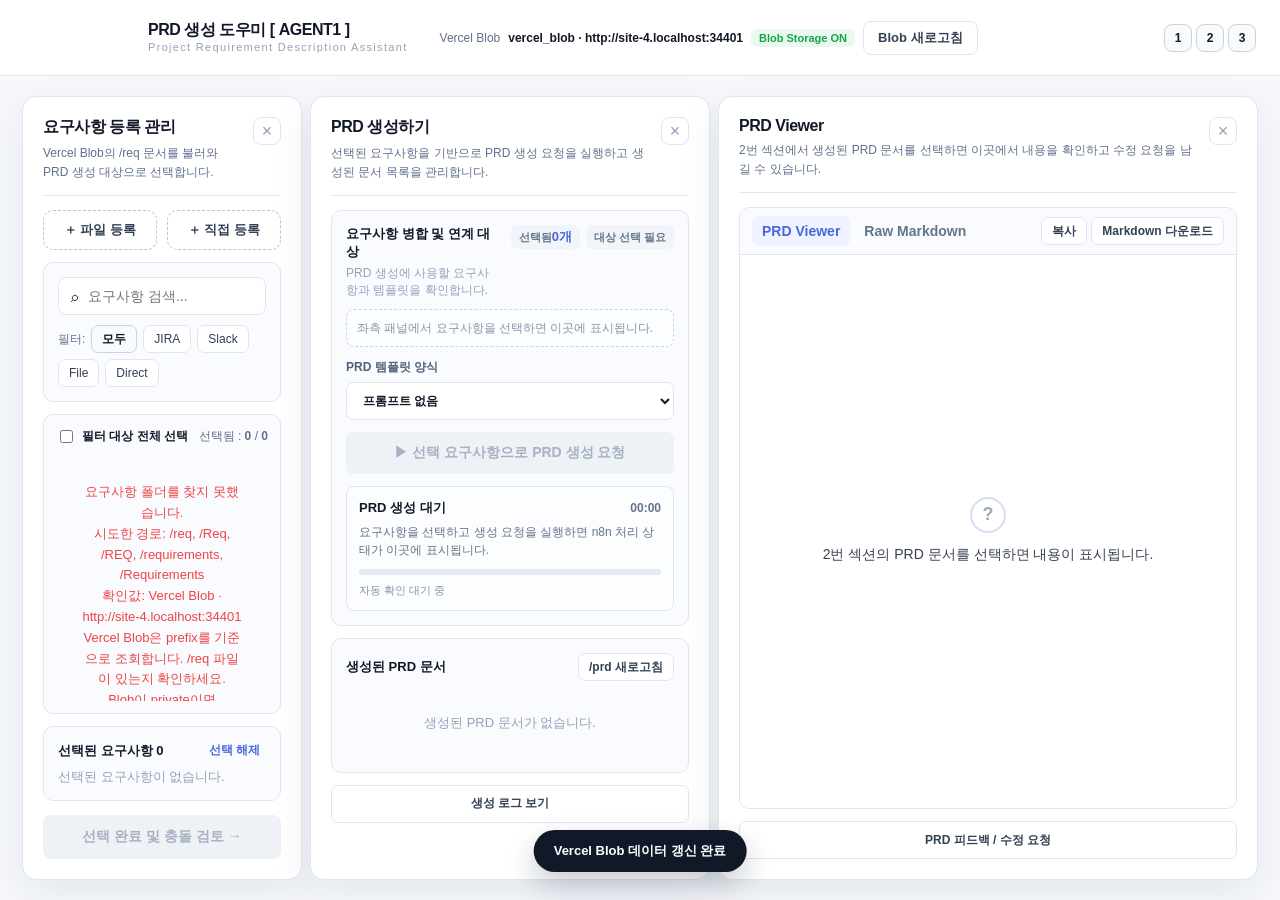
==== commit 49f3f02a: "feat: codex UI 개선 적용" ====
--- a/index.html
+++ b/index.html
@@ -20,19 +20,12 @@
       <section class="header_repo" id="header_repo">
         <span class="header_repo_label">Vercel Blob</span>
         <strong class="header_repo_badge" id="header_repo_badge">loading...</strong>
-        <span class="header_github_auth_status" id="header_github_auth_status">Blob Storage</span>
+        <span class="header_blob_status" id="header_blob_status">Blob Storage</span>
         <button class="common_button common_button_secondary" id="header_btn_refresh">Blob 새로고침</button>
       </section>
 
-      <section class="header_control" id="header_control">
-        <div class="header_preset_group" aria-label="grid preset">
-          <span class="header_preset_label">Grid Preset:</span>
-          <button class="header_preset_button is_active" data-preset="balanced">균등 [1:1:1]</button>
-          <button class="header_preset_button" data-preset="focus">포커스 [1:2:1]</button>
-          <button class="header_preset_button" data-preset="prd">PRD 중심</button>
-          <button class="header_preset_button" data-preset="spec">Spec 중심</button>
-        </div>
-        <div class="header_column_switches" aria-label="column toggle">
+      <section class="header_control" id="header_control">
+        <div class="header_column_switches" aria-label="column toggle">
           <button class="header_column_switch is_active" data-toggle-col="1">1</button>
           <button class="header_column_switch is_active" data-toggle-col="2">2</button>
           <button class="header_column_switch is_active" data-toggle-col="3">3</button>
@@ -116,24 +109,28 @@
           <div class="section2_panel_head common_panel_head">
             <div>
               <h2 class="section2_title">PRD 생성하기</h2>
-              <p class="section2_description">선택된 요구사항을 기반으로 PRD 생성 요청을 실행하고 생서된 문서를 열람할수 있습니다.</p>
+              <p class="section2_description">선택된 요구사항을 기반으로 PRD 생성 요청을 실행하고 생성된 문서 목록을 관리합니다.</p>
             </div>
             <button class="section2_btn_close common_btn_close" data-close-col="2" title="2컬럼 닫기">×</button>
           </div>
 
-          <section class="section2_target_card common_card">
-            <div class="section2_card_title_row">
-              <strong>요구사항 병합 및 연계 대상</strong>
-              <span>체크된 개수 : <b id="section2_target_count">0개</b></span>
-            </div>
-            <div
-              class="section2_selected_summary"
-              id="section2_selected_summary"
-              style="display:grid;grid-template-columns:repeat(3,minmax(0,1fr));gap:6px;"
-            >좌측 패널에서 요구사항을 선택하면 이곳에 표시됩니다.</div>
-
-            <section class="section2_form">
-              <label class="section2_form_label">
+          <section class="section2_target_card common_card">
+            <div class="section2_card_title_row">
+              <div>
+                <strong>요구사항 병합 및 연계 대상</strong>
+                <p>PRD 생성에 사용할 요구사항과 템플릿을 확인합니다.</p>
+              </div>
+              <div class="section2_target_badges">
+                <span>선택됨 <b id="section2_target_count">0개</b></span>
+                <span id="section2_target_status">대상 선택 필요</span>
+              </div>
+            </div>
+            <div class="section2_selected_summary" id="section2_selected_summary">
+              <div class="section2_empty_target">좌측 패널에서 요구사항을 선택하면 이곳에 표시됩니다.</div>
+            </div>
+
+            <section class="section2_form">
+              <label class="section2_form_label">
                 PRD 템플릿 양식
                 <select class="section2_prompt_template" id="section2_prompt_template">
                   <option value="">Blob /prompts 로딩 중...</option>
@@ -146,104 +143,81 @@
               </select>
               <input id="section2_doc_title" type="hidden" value="" />
             </section>
-
-            <button class="section2_btn_generate" id="section2_btn_generate" disabled>▶ 선택 요구사항으로 PRD 생성 요청</button>
-          </section>
+
+            <button class="section2_btn_generate" id="section2_btn_generate" disabled>▶ 선택 요구사항으로 PRD 생성 요청</button>
+
+            <section class="section2_generation_status" id="section2_generation_status" data-status="idle">
+              <div class="section2_generation_head">
+                <strong id="section2_generation_title">PRD 생성 대기</strong>
+                <span id="section2_generation_elapsed">00:00</span>
+              </div>
+              <p id="section2_generation_message">요구사항을 선택하고 생성 요청을 실행하면 n8n 처리 상태가 이곳에 표시됩니다.</p>
+              <div class="section2_generation_bar"><span id="section2_generation_bar"></span></div>
+              <div class="section2_generation_meta" id="section2_generation_meta">자동 확인 대기 중</div>
+            </section>
+          </section>
 
           <section class="section2_repo_card common_card">
             <div class="section2_repo_head">
               <strong>생성된 PRD 문서</strong>
-              <button class="common_link_button" id="section2_btn_refresh_prd">/prd 새로고침</button>
+              <button class="common_small_button" id="section2_btn_refresh_prd" type="button">/prd 새로고침</button>
             </div>
             <div class="section2_prd_file_list" id="section2_prd_file_list">
               <div class="common_empty">Vercel Blob에서 PRD 목록을 불러오는 중입니다.</div>
             </div>
           </section>
 
-          <section class="section2_viewer_card common_card">
-            <div class="section2_viewer_tabs">
-              <button class="section2_viewer_tab is_active" data-view="preview">PRD Viewer</button>
-              <button class="section2_viewer_tab" data-view="raw">Raw Markdown</button>
-              <div class="common_spacer"></div>
-              <button class="common_small_button" id="section2_btn_copy_prd">복사</button>
-              <button class="common_small_button" id="section2_btn_download_prd">Markdown 다운로드</button>
-            </div>
-            <article class="section2_prd_preview" id="section2_prd_preview">
-              <div class="common_empty_state"><div>?</div><p>PRD 문서를 선택하면 내용이 표시됩니다.</p></div>
-            </article>
-            <textarea class="section2_prd_raw is_hidden" id="section2_prd_raw" spellcheck="false"></textarea>
-          </section>
-
-          <section class="section2_feedback_card common_card">
-            <strong>PRD 피드백 / 수정 요청</strong>
-            <div class="section2_feedback_row">
-              <input class="section2_feedback_input" id="section2_feedback_input" type="text" placeholder="피드백을 입력하세요. 예: 예외 케이스 추가, 정책 상세화, KPI 추가 등" />
-              <button class="section2_btn_feedback" id="section2_btn_feedback">피드백 제출</button>
-              <button class="section2_btn_revise" id="section2_btn_revise">수정 PRD 생성</button>
-            </div>
-          </section>
-
-          <section class="section2_log_card common_card">
-            <div class="section2_log_head">
-              <strong>생성 로그</strong>
-              <button class="common_link_button" id="section2_btn_refresh_logs">/logs 새로고침</button>
-            </div>
-            <div class="section2_log_list" id="section2_log_list">
-              <div class="common_empty">Vercel Blob에서 로그를 불러오는 중입니다.</div>
-            </div>
-          </section>
+          <button class="section2_btn_open_logs common_small_button" id="section2_btn_refresh_logs" type="button">생성 로그 보기</button>
         </div>
       </section>
 
       <div class="common_resizer" data-resizer="2" role="separator" aria-label="2컬럼 너비 조절"></div>
 
-      <section class="section section3" id="section3" data-col="3" aria-label="Phase Output">
-        <button class="section3_collapsed_opener common_collapsed_opener" type="button" data-reopen-col="3" aria-label="3컬럼 열기">
-          <span class="common_rail_num">3</span>
-          <span class="common_rail_text">Phase</span>
-          <span class="common_rail_arrow">›</span>
-        </button>
+      <section class="section section3" id="section3" data-col="3" aria-label="PRD Viewer">
+        <button class="section3_collapsed_opener common_collapsed_opener" type="button" data-reopen-col="3" aria-label="3컬럼 열기">
+          <span class="common_rail_num">3</span>
+          <span class="common_rail_text">Viewer</span>
+          <span class="common_rail_arrow">›</span>
+        </button>
 
         <div class="section3_panel common_panel">
           <div class="section3_panel_head common_panel_head">
-            <div>
-              <h2 class="section3_title">Phase Output</h2>
-              <p class="section3_description">PRD 기반 Phase 2 서비스 시나리오, 플로우, 시퀀스 산출물을 Vercel Blob에서 열람합니다.</p>
-            </div>
-            <button class="section3_btn_close common_btn_close" data-close-col="3" title="3컬럼 닫기">×</button>
-          </div>
-
-          <section class="section3_phase_select_card common_card">
-            <label class="section3_phase_label">
-              Phase 선택
-              <select class="section3_phase_select" id="section3_phase_select">
-                <option value="phase2/scenario">Phase 2: 서비스 시나리오</option>
-                <option value="phase2/flow">Phase 2: 서비스 플로우</option>
-                <option value="phase2/sequence">Phase 2: 시퀀스 다이어그램</option>
-              </select>
-            </label>
-            <button class="section3_btn_refresh_artifacts" id="section3_btn_refresh_artifacts">산출물 새로고침</button>
-          </section>
-
-          <section class="section3_artifact_list_card common_card">
-            <strong>산출물 목록</strong>
-            <div class="section3_artifact_list" id="section3_artifact_list">
-              <div class="common_empty">Vercel Blob에서 Phase 산출물을 불러오는 중입니다.</div>
-            </div>
-          </section>
-
-          <section class="section3_artifact_viewer_card common_card">
-            <div class="section3_artifact_viewer_head">
-              <strong>산출물 Viewer</strong>
-              <button class="common_small_button" id="section3_btn_download_artifact">다운로드</button>
-            </div>
-            <article class="section3_artifact_preview" id="section3_artifact_preview">
-              <div class="common_empty_state"><div>□</div><p>산출물을 선택하면 내용이 표시됩니다.</p></div>
-            </article>
-            <textarea class="section3_artifact_raw is_hidden" id="section3_artifact_raw" spellcheck="false"></textarea>
-          </section>
-        </div>
-      </section>
+            <div>
+              <h2 class="section3_title">PRD Viewer</h2>
+              <p class="section3_description">2번 섹션에서 생성된 PRD 문서를 선택하면 이곳에서 내용을 확인하고 수정 요청을 남길 수 있습니다.</p>
+            </div>
+            <button class="section3_btn_close common_btn_close" data-close-col="3" title="3컬럼 닫기">×</button>
+          </div>
+
+          <section class="section3_prd_viewer_card common_card">
+            <div class="section2_viewer_tabs">
+              <button class="section2_viewer_tab is_active" data-view="preview">PRD Viewer</button>
+              <button class="section2_viewer_tab" data-view="raw">Raw Markdown</button>
+              <div class="common_spacer"></div>
+              <button class="common_small_button" id="section2_btn_copy_prd">복사</button>
+              <button class="common_small_button" id="section2_btn_download_prd">Markdown 다운로드</button>
+            </div>
+            <article class="section2_prd_preview" id="section2_prd_preview">
+              <div class="common_empty_state"><div>?</div><p>2번 섹션의 PRD 문서를 선택하면 내용이 표시됩니다.</p></div>
+            </article>
+            <textarea class="section2_prd_raw is_hidden" id="section2_prd_raw" spellcheck="false"></textarea>
+          </section>
+
+          <button class="section2_feedback_toggle common_small_button" id="section2_btn_feedback_toggle" type="button">PRD 피드백 / 수정 요청</button>
+
+          <section class="section2_feedback_card common_card" id="section2_feedback_panel" aria-hidden="true">
+            <div class="section2_feedback_head">
+              <strong>PRD 피드백 / 수정 요청</strong>
+              <button class="section2_feedback_close" id="section2_btn_feedback_close" type="button" aria-label="피드백 입력 닫기">×</button>
+            </div>
+            <div class="section2_feedback_row">
+              <input class="section2_feedback_input" id="section2_feedback_input" type="text" placeholder="피드백을 입력하세요. 예: 예외 케이스 추가, 정책 상세화, KPI 추가 등" />
+              <button class="section2_btn_feedback" id="section2_btn_feedback">피드백 제출</button>
+              <button class="section2_btn_revise" id="section2_btn_revise">수정 PRD 생성</button>
+            </div>
+          </section>
+        </div>
+      </section>
     </main>
   </div>
 
@@ -265,7 +239,7 @@
     </form>
   </dialog>
 
-  <dialog class="modal_detail" id="modal_direct_register">
+  <dialog class="modal_detail" id="modal_direct_register">
     <form method="dialog" class="modal_form">
       <div class="modal_head">
         <div>
@@ -316,9 +290,34 @@
         <button class="modal_btn_select" id="direct_btn_submit" type="button">등록 하기</button>
       </div>
     </form>
-  </dialog>
-
-  <div class="toast_message" id="toast_message"></div>
+  </dialog>
+
+  <dialog class="modal_detail modal_log" id="modal_logs">
+    <form method="dialog" class="modal_form">
+      <div class="modal_head">
+        <div>
+          <span class="modal_badge">LOGS</span>
+          <h3 class="modal_title">생성 로그</h3>
+        </div>
+        <button class="modal_btn_close" id="modal_logs_btn_close" type="button" aria-label="닫기">×</button>
+      </div>
+
+      <div class="modal_meta">
+        Vercel Blob의 /logs 문서를 기준으로 최근 생성 기록을 확인합니다.
+      </div>
+
+      <div class="section2_log_list" id="section2_log_list">
+        <div class="common_empty">Vercel Blob에서 로그를 불러오는 중입니다.</div>
+      </div>
+
+      <div class="modal_actions">
+        <button class="modal_btn_cancel" id="modal_logs_btn_refresh" type="button">새로고침</button>
+        <button class="modal_btn_select" value="cancel">닫기</button>
+      </div>
+    </form>
+  </dialog>
+
+  <div class="toast_message" id="toast_message"></div>
   <script src="./asset/js/app.js"></script>
 </body>
 </html>
--- a/asset/css/styles.css
+++ b/asset/css/styles.css
@@ -25,9 +25,9 @@
   --shadow: 0 14px 40px rgba(20, 35, 70, 0.08);
   --radius: 14px;
   --header-height: 76px;
-  --section1_width: 32%;
-  --section2_width: 34%;
-  --section3_width: 34%;
+  --section1_width: 20%;
+  --section2_width: 30%;
+  --section3_width: 50%;
   --resizer-w: 8px;
   --rail-w: 48px;
 }
@@ -128,7 +128,7 @@
   white-space: nowrap;
 }
 
-.header_github_auth_status {
+.header_blob_status {
   font-size: 11px;
   padding: 3px 8px;
   border-radius: 6px;
@@ -137,7 +137,7 @@
   font-weight: 700;
 }
 
-.header_github_auth_status.is_authenticated {
+.header_blob_status.is_connected {
   background: var(--green-soft);
   color: var(--green);
 }
@@ -150,39 +150,7 @@
   margin-left: auto;
 }
 
-.header_preset_group {
-  display: flex;
-  align-items: center;
-  gap: 6px;
-  padding: 4px;
-  border-radius: 10px;
-  background: #f2f5fa;
-}
-
-.header_preset_label {
-  font-size: 12px;
-  color: #64748b;
-  padding: 0 6px;
-}
-
-.header_preset_button {
-  border: 0;
-  min-height: 28px;
-  padding: 0 12px;
-  font-size: 12px;
-  border-radius: 8px;
-  background: transparent;
-  color: #334155;
-}
-
-.header_preset_button.is_active {
-  background: #fff;
-  color: #111827;
-  font-weight: 700;
-  box-shadow: 0 1px 4px rgba(0,0,0,0.08);
-}
-
-.header_column_switches {
+.header_column_switches {
   display: flex;
   gap: 4px;
 }
@@ -257,11 +225,11 @@
   max-width: 960px;
 }
 
-.section3 {
-  flex: 0 0 var(--section3_width);
-  min-width: 300px;
-  max-width: 680px;
-}
+.section3 {
+  flex: 1 1 var(--section3_width);
+  min-width: 300px;
+  max-width: none;
+}
 
 /* 컬럼이 닫혔을 때 */
 .section.is_closed .common_panel { display: none; }
@@ -775,43 +743,121 @@
 /* 대상 카드 */
 .section2_target_card { flex-shrink: 0; }
 
-.section2_card_title_row {
-  display: flex;
-  justify-content: space-between;
-  align-items: center;
-  margin-bottom: 10px;
-  font-size: 13px;
-}
-
-.section2_card_title_row b { color: var(--blue); font-size: 13px; }
-
-.section2_selected_summary {
-  color: #60708e;
-  font-size: 12px;
-  line-height: 1.6;
-  min-height: 28px;
-  display: flex;
-  flex-wrap: wrap;
-  gap: 6px;
-  align-items: center;
-}
-
-/* 태그 (요약 뱃지) */
-.section2_summary_tag {
-  padding: 5px 10px;
-  border: 1px solid var(--line);
-  border-radius: 7px;
-  background: #fff;
-  font-size: 12px;
-}
-
-/* 폼 */
-.section2_form {
-  display: grid;
-  grid-template-columns: 1fr 1fr;
-  gap: 10px;
-  margin-bottom: 12px;
-  flex-shrink: 0;
+.section2_card_title_row {
+  display: flex;
+  justify-content: space-between;
+  align-items: flex-start;
+  margin-bottom: 10px;
+  font-size: 13px;
+  gap: 12px;
+}
+
+.section2_card_title_row p {
+  margin-top: 4px;
+  color: var(--muted);
+  font-size: 12px;
+  font-weight: 500;
+}
+
+.section2_card_title_row b { color: var(--blue); font-size: 13px; }
+
+.section2_target_badges {
+  display: flex;
+  flex-wrap: wrap;
+  justify-content: flex-end;
+  gap: 6px;
+  flex-shrink: 0;
+}
+
+.section2_target_badges span {
+  display: inline-flex;
+  align-items: center;
+  min-height: 24px;
+  padding: 0 8px;
+  border-radius: 6px;
+  background: #f1f5f9;
+  color: #64748b;
+  font-size: 11px;
+  font-weight: 800;
+}
+
+.section2_target_badges span.is_ready {
+  background: var(--green-soft);
+  color: var(--green);
+}
+
+.section2_selected_summary {
+  display: grid;
+  gap: 6px;
+  min-height: 38px;
+  margin-bottom: 12px;
+}
+
+.section2_empty_target {
+  min-height: 38px;
+  display: grid;
+  place-items: center start;
+  color: #8794aa;
+  font-size: 12px;
+  line-height: 1.5;
+  padding: 0 10px;
+  border: 1px dashed var(--line-strong);
+  border-radius: 8px;
+  background: #fbfdff;
+}
+
+.section2_summary_item {
+  display: grid;
+  grid-template-columns: minmax(0, 1fr) auto auto auto;
+  align-items: center;
+  gap: 8px;
+  padding: 9px 10px;
+  border: 1px solid var(--line);
+  border-radius: 8px;
+  background: #fff;
+}
+
+.section2_summary_item div {
+  min-width: 0;
+}
+
+.section2_summary_item strong,
+.section2_summary_item span {
+  display: block;
+  overflow: hidden;
+  text-overflow: ellipsis;
+  white-space: nowrap;
+}
+
+.section2_summary_item strong {
+  color: var(--text);
+  font-size: 12px;
+}
+
+.section2_summary_item span,
+.section2_summary_item small {
+  color: #7a879d;
+  font-size: 11px;
+}
+
+.section2_selected_remove {
+  width: 24px;
+  height: 24px;
+  border: 1px solid var(--line);
+  border-radius: 6px;
+  background: #fff;
+  color: #64748b;
+  font-weight: 900;
+  padding: 0;
+}
+
+/* 폼 */
+.section2_form {
+  display: grid;
+  grid-template-columns: 1fr;
+  gap: 10px;
+  margin-bottom: 12px;
+  flex-shrink: 0;
 }
 
 .section2_form_label {
@@ -854,11 +900,91 @@
   flex-shrink: 0;
 }
 
-.section2_btn_generate:disabled {
-  background: #eef2f7;
-  color: #a6b1c3;
-  cursor: not-allowed;
-}
+.section2_btn_generate:disabled {
+  background: #eef2f7;
+  color: #a6b1c3;
+  cursor: not-allowed;
+}
+
+.section2_generation_status {
+  padding: 12px;
+  border: 1px solid var(--line);
+  border-radius: 8px;
+  background: #fbfdff;
+}
+
+.section2_generation_status[data-status="running"] {
+  border-color: #bfdbfe;
+  background: #f8fbff;
+}
+
+.section2_generation_status[data-status="complete"] {
+  border-color: #bbf7d0;
+  background: #f0fdf4;
+}
+
+.section2_generation_status[data-status="error"],
+.section2_generation_status[data-status="unknown"] {
+  border-color: #fecdd3;
+  background: #fff7f8;
+}
+
+.section2_generation_head {
+  display: flex;
+  align-items: center;
+  justify-content: space-between;
+  gap: 10px;
+  margin-bottom: 6px;
+}
+
+.section2_generation_head strong {
+  font-size: 13px;
+}
+
+.section2_generation_head span {
+  color: #64748b;
+  font-size: 12px;
+  font-weight: 800;
+  font-variant-numeric: tabular-nums;
+}
+
+.section2_generation_status p {
+  color: #64748b;
+  font-size: 12px;
+  line-height: 1.5;
+  margin-bottom: 10px;
+}
+
+.section2_generation_bar {
+  height: 6px;
+  overflow: hidden;
+  border-radius: 999px;
+  background: #e5eaf3;
+}
+
+.section2_generation_bar span {
+  display: block;
+  width: 0;
+  height: 100%;
+  border-radius: inherit;
+  background: var(--blue);
+  transition: width 0.25s ease;
+}
+
+.section2_generation_status[data-status="complete"] .section2_generation_bar span {
+  background: var(--green);
+}
+
+.section2_generation_status[data-status="error"] .section2_generation_bar span,
+.section2_generation_status[data-status="unknown"] .section2_generation_bar span {
+  background: var(--red);
+}
+
+.section2_generation_meta {
+  margin-top: 8px;
+  color: #8794aa;
+  font-size: 11px;
+}
 
 /* PRD 파일 목록 카드 */
 .section2_repo_card { flex-shrink: 0; }
@@ -896,7 +1022,8 @@
 .section2_prd_file_item.is_active { border-color: #9db3ef; background: #f8fbff; }
 
 /* 뷰어 카드 — flex grow */
-.section2_viewer_card {
+.section2_viewer_card,
+.section3_prd_viewer_card {
   flex: 1;
   min-height: 0;
   display: flex;
@@ -958,9 +1085,52 @@
   outline: 0;
 }
 
-/* 피드백 카드 */
-.section2_feedback_card { flex-shrink: 0; }
-.section2_feedback_card > strong { display: block; margin-bottom: 8px; font-size: 13px; }
+/* 피드백 카드 */
+.section2_feedback_toggle {
+  width: 100%;
+  height: 38px;
+  flex-shrink: 0;
+}
+
+.section2_feedback_card {
+  position: absolute;
+  left: 20px;
+  right: 20px;
+  bottom: 20px;
+  z-index: 8;
+  transform: translateY(calc(100% + 24px));
+  opacity: 0;
+  pointer-events: none;
+  transition: transform 0.2s ease, opacity 0.2s ease;
+  box-shadow: 0 18px 42px rgba(15, 23, 42, 0.16);
+}
+
+.section2_feedback_card.is_open {
+  transform: translateY(0);
+  opacity: 1;
+  pointer-events: auto;
+}
+
+.section2_feedback_head {
+  display: flex;
+  align-items: center;
+  justify-content: space-between;
+  gap: 10px;
+  margin-bottom: 8px;
+  font-size: 13px;
+}
+
+.section2_feedback_close {
+  width: 26px;
+  height: 26px;
+  border: 0;
+  border-radius: 6px;
+  background: #f1f5f9;
+  color: #64748b;
+  font-size: 18px;
+  line-height: 1;
+  padding: 0;
+}
 
 .section2_feedback_row {
   display: grid;
@@ -997,149 +1167,26 @@
   border-color: var(--purple);
 }
 
-/* 로그 카드 */
-.section2_log_card { flex-shrink: 0; }
-
-.section2_log_head {
-  display: flex;
-  justify-content: space-between;
-  align-items: center;
-  margin-bottom: 8px;
-  font-size: 13px;
-}
-
-.section2_log_list {
-  max-height: 160px;
-  overflow-y: auto;
-}
+.section2_btn_open_logs {
+  width: 100%;
+  height: 38px;
+  flex-shrink: 0;
+}
+
+.section2_log_list {
+  max-height: 420px;
+  overflow-y: auto;
+}
 
 /* ============================================================
-   SECTION 3 — Phase Output
+   SECTION 3 — PRD Viewer
    ============================================================ */
-.section3_panel { overflow: hidden; }
-
-/* Phase 선택 카드 */
-.section3_phase_select_card {
-  display: grid;
-  grid-template-columns: 1fr auto;
-  gap: 10px;
-  align-items: end;
-  flex-shrink: 0;
-}
-
-.section3_phase_label {
-  display: flex;
-  flex-direction: column;
-  gap: 6px;
-  color: #50607a;
-  font-weight: 700;
-  font-size: 12px;
-}
-
-.section3_btn_refresh_artifacts {
-  height: 38px;
-  padding: 0 12px;
-  border: 1px solid var(--line);
-  border-radius: 7px;
-  background: #fff;
-  color: #334155;
-  font-weight: 700;
-  white-space: nowrap;
-  align-self: end;
-}
-
-/* 산출물 목록 카드 */
-.section3_artifact_list_card {
-  flex-shrink: 0;
-  max-height: 160px;
-  overflow-y: auto;
-}
-
-.section3_artifact_list_card > strong {
-  display: block;
-  margin-bottom: 8px;
-  font-size: 13px;
-}
-
-.section3_artifact_list {
-  display: flex;
-  flex-direction: column;
-  gap: 6px;
-}
-
-.section3_artifact_item {
-  display: grid;
-  grid-template-columns: 1fr auto;
-  gap: 4px 10px;
-  padding: 10px 12px;
-  border: 1px solid var(--line);
-  border-radius: 8px;
-  background: #fff;
-  cursor: pointer;
-  font-size: 12px;
-}
-
-.section3_artifact_item:hover { border-color: #9db3ef; }
-.section3_artifact_item.is_active { border-color: #9db3ef; background: #f8fbff; }
-
-.section3_artifact_item em {
-  grid-column: 1 / 2;
-  color: #7a879d;
-  font-size: 11px;
-  font-style: normal;
-}
-
-.section3_artifact_item b {
-  grid-column: 2 / 3;
-  grid-row: 1 / 3;
-  align-self: center;
-  color: var(--blue);
-}
-
-/* 산출물 뷰어 카드 — flex grow */
-.section3_artifact_viewer_card {
-  flex: 1;
-  min-height: 0;
-  display: flex;
-  flex-direction: column;
-  overflow: hidden;
-}
-
-.section3_artifact_viewer_head {
-  display: flex;
-  justify-content: space-between;
-  align-items: center;
-  margin-bottom: 10px;
-  font-size: 13px;
-  flex-shrink: 0;
-}
-
-.section3_artifact_preview {
-  flex: 1;
-  min-height: 0;
-  overflow-y: auto;
-  padding: 16px;
-  border: 1px solid var(--line);
-  border-radius: 8px;
-  background: #fff;
-}
-
-.section3_artifact_preview h3 { margin-bottom: 12px; }
-.section3_artifact_preview h4 { margin: 12px 0 7px; }
-
-.section3_artifact_raw {
-  flex: 1;
-  min-height: 0;
-  width: 100%;
-  resize: none;
-  border: 1px solid var(--line);
-  border-radius: 8px;
-  padding: 16px;
-  background: #fff;
-  line-height: 1.6;
-  color: #1f2937;
-  outline: 0;
-}
+.section3_panel {
+  overflow: hidden;
+  position: relative;
+}
+
+.section3_prd_viewer_card { margin-bottom: 12px; }
 
 /* ============================================================
    MODAL
@@ -1152,7 +1199,11 @@
   box-shadow: 0 26px 90px rgba(15, 23, 42, 0.26);
 }
 
-.modal_detail::backdrop { background: rgba(15, 23, 42, 0.36); }
+.modal_detail::backdrop { background: rgba(15, 23, 42, 0.36); }
+
+.modal_log {
+  width: min(760px, calc(100vw - 32px));
+}
 
 .modal_form { padding: 24px; }
 
@@ -1302,8 +1353,7 @@
   .section { flex: none !important; width: 100% !important; max-width: 100% !important; height: auto; min-height: 540px; }
   .section.is_closed { flex: none !important; width: 100% !important; max-width: 100% !important; height: var(--rail-w) !important; min-height: var(--rail-w) !important; }
   .common_resizer { display: none; }
-  .section3_phase_select_card { grid-template-columns: 1fr; }
-  .common_collapsed_opener { width: 100%; height: var(--rail-w); flex-direction: row; writing-mode: horizontal-tb; }
+  .common_collapsed_opener { width: 100%; height: var(--rail-w); flex-direction: row; writing-mode: horizontal-tb; }
   .common_rail_text { writing-mode: horizontal-tb; }
 }
 
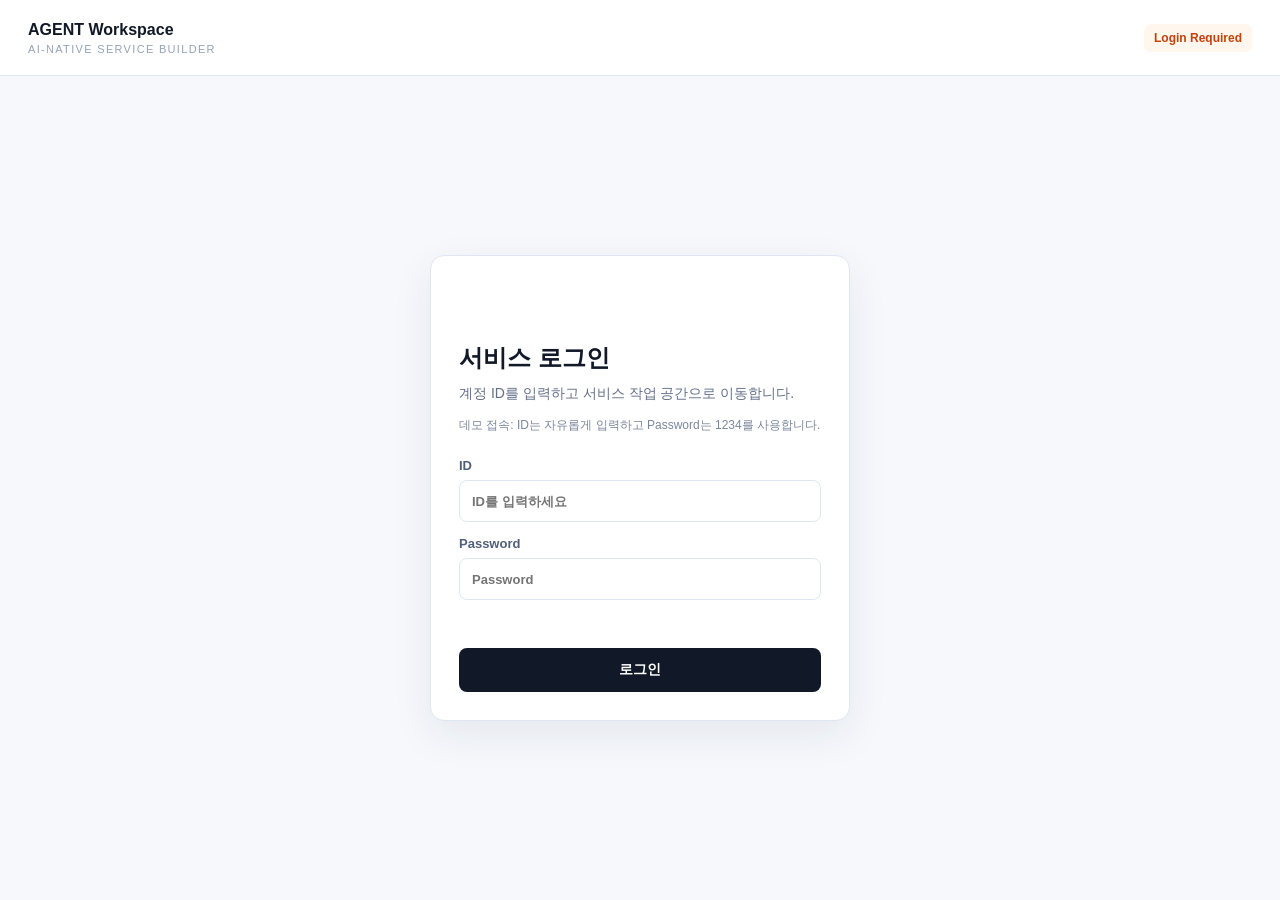
==== commit 76f67f74: "ui 수정 111" ====
--- a/index.html
+++ b/index.html
@@ -1,323 +1,389 @@
-<!DOCTYPE html>
-<html lang="ko">
-<head>
-  <meta charset="UTF-8" />
-  <meta name="viewport" content="width=device-width, initial-scale=1.0" />
-  <title>AGENT1 : PRD 생성 도우미</title>
-  <link rel="stylesheet" href="./asset/css/styles.css" />
-</head>
-<body>
-  <div class="common_app_shell">
-    <header class="header" id="header">
-      <section class="header_brand" id="header_brand">
-        <div class="header_logo" aria-label="NSUSLAB logo"></div>
-        <div class="header_title_area">
-          <h1 class="header_title">PRD 생성 도우미 [ AGENT1 ]</h1>
-          <p class="header_subtitle">Project Requirement Description Assistant</p>
-        </div>
-      </section>
-
-      <section class="header_repo" id="header_repo">
-        <span class="header_repo_label">Vercel Blob</span>
-        <strong class="header_repo_badge" id="header_repo_badge">loading...</strong>
-        <span class="header_blob_status" id="header_blob_status">Blob Storage</span>
-        <button class="common_button common_button_secondary" id="header_btn_refresh">Blob 새로고침</button>
-      </section>
-
-      <section class="header_control" id="header_control">
-        <div class="header_column_switches" aria-label="column toggle">
-          <button class="header_column_switch is_active" data-toggle-col="1">1</button>
-          <button class="header_column_switch is_active" data-toggle-col="2">2</button>
-          <button class="header_column_switch is_active" data-toggle-col="3">3</button>
-        </div>
-      </section>
-    </header>
-
-    <main class="content" id="content">
-      <section class="section section1" id="section1" data-col="1" aria-label="Requirement Source">
-        <button class="section1_collapsed_opener common_collapsed_opener" type="button" data-reopen-col="1" aria-label="1컬럼 열기">
-          <span class="common_rail_num">1</span>
-          <span class="common_rail_text">Requirement</span>
-          <span class="common_rail_arrow">›</span>
-        </button>
-
-        <div class="section1_panel common_panel">
-          <div class="section1_panel_head common_panel_head">
-            <div>
-              <h2 class="section1_title">요구사항 등록 관리</h2>
-              <p class="section1_description">Vercel Blob의 /req 문서를 불러와 PRD 생성 대상으로 선택합니다.</p>
-            </div>
-            <button class="section1_btn_close common_btn_close" data-close-col="1" title="1컬럼 닫기">×</button>
-          </div>
-
-          <div class="section1_source_actions">
-            <button class="section1_btn_file_source" id="section1_btn_file_source">＋ 파일 등록</button>
-            <button class="section1_btn_direct_source" id="section1_btn_direct_source">＋ 직접 등록</button>
-          </div>
-
-          <div class="section1_search_card common_card">
-            <div class="section1_search_input_wrap">
-              <span>⌕</span>
-              <input class="section1_search_input" id="section1_search_input" type="search" placeholder="요구사항 검색..." />
-            </div>
-            <div class="section1_filter_row">
-              <span class="section1_filter_label">필터:</span>
-              <button class="section1_filter_button is_active" data-filter="all">모두</button>
-              <button class="section1_filter_button" data-filter="JIRA">JIRA</button>
-              <button class="section1_filter_button" data-filter="SLACK">Slack</button>
-              <button class="section1_filter_button" data-filter="FILE">File</button>
-              <button class="section1_filter_button" data-filter="DIRECT">Direct</button>
-            </div>
-          </div>
-
-          <div class="section1_list_card common_card">
-            <div class="section1_list_toolbar">
-              <label class="section1_select_all_label">
-                <input type="checkbox" id="section1_select_all" /> 필터 대상 전체 선택
-              </label>
-              <span>선택됨 : <strong id="section1_selected_count_mini">0</strong> / <strong id="section1_total_count">0</strong></span>
-            </div>
-            <div class="section1_requirement_list" id="section1_requirement_list">
-              <div class="common_empty">Vercel Blob에서 요구사항을 불러오는 중입니다.</div>
-            </div>
-          </div>
-
-          <div class="section1_selected_card common_card">
-            <div class="section1_selected_head">
-              <strong>선택된 요구사항 <span id="section1_selected_count">0</span></strong>
-              <button class="section1_btn_clear_selection" id="section1_btn_clear_selection">선택 해제</button>
-            </div>
-            <div class="section1_selected_list" id="section1_selected_list">
-              <p class="common_muted">선택된 요구사항이 없습니다.</p>
-            </div>
-          </div>
-
-          <button class="section1_btn_confirm common_primary_action" id="section1_btn_confirm" disabled>선택 완료 및 충돌 검토 →</button>
-        </div>
-      </section>
-
-      <div class="common_resizer" data-resizer="1" role="separator" aria-label="1컬럼 너비 조절"></div>
-
-      <section class="section section2" id="section2" data-col="2" aria-label="PRD Workspace">
-        <button class="section2_collapsed_opener common_collapsed_opener" type="button" data-reopen-col="2" aria-label="2컬럼 열기">
-          <span class="common_rail_num">2</span>
-          <span class="common_rail_text">PRD</span>
-          <span class="common_rail_arrow">›</span>
-        </button>
-
-        <div class="section2_panel common_panel">
-          <div class="section2_panel_head common_panel_head">
-            <div>
-              <h2 class="section2_title">PRD 생성하기</h2>
-              <p class="section2_description">선택된 요구사항을 기반으로 PRD 생성 요청을 실행하고 생성된 문서 목록을 관리합니다.</p>
-            </div>
-            <button class="section2_btn_close common_btn_close" data-close-col="2" title="2컬럼 닫기">×</button>
-          </div>
-
-          <section class="section2_target_card common_card">
-            <div class="section2_card_title_row">
-              <div>
-                <strong>요구사항 병합 및 연계 대상</strong>
-                <p>PRD 생성에 사용할 요구사항과 템플릿을 확인합니다.</p>
-              </div>
-              <div class="section2_target_badges">
-                <span>선택됨 <b id="section2_target_count">0개</b></span>
-                <span id="section2_target_status">대상 선택 필요</span>
-              </div>
-            </div>
-            <div class="section2_selected_summary" id="section2_selected_summary">
-              <div class="section2_empty_target">좌측 패널에서 요구사항을 선택하면 이곳에 표시됩니다.</div>
-            </div>
-
-            <section class="section2_form">
-              <label class="section2_form_label">
-                PRD 템플릿 양식
-                <select class="section2_prompt_template" id="section2_prompt_template">
-                  <option value="">Blob /prompts 로딩 중...</option>
-                </select>
-              </label>
-
-              <!-- 화면에서는 제거하지만 app.js의 기존 PRD 생성 로직 호환을 위해 값만 유지합니다. -->
-              <select id="section2_model_select" hidden>
-                <option value="gpt-4o-mini" selected>gpt-4o-mini</option>
-              </select>
-              <input id="section2_doc_title" type="hidden" value="" />
-            </section>
-
-            <button class="section2_btn_generate" id="section2_btn_generate" disabled>▶ 선택 요구사항으로 PRD 생성 요청</button>
-
-            <section class="section2_generation_status" id="section2_generation_status" data-status="idle">
-              <div class="section2_generation_head">
-                <strong id="section2_generation_title">PRD 생성 대기</strong>
-                <span id="section2_generation_elapsed">00:00</span>
-              </div>
-              <p id="section2_generation_message">요구사항을 선택하고 생성 요청을 실행하면 n8n 처리 상태가 이곳에 표시됩니다.</p>
-              <div class="section2_generation_bar"><span id="section2_generation_bar"></span></div>
-              <div class="section2_generation_meta" id="section2_generation_meta">자동 확인 대기 중</div>
-            </section>
-          </section>
-
-          <section class="section2_repo_card common_card">
-            <div class="section2_repo_head">
-              <strong>생성된 PRD 문서</strong>
-              <button class="common_small_button" id="section2_btn_refresh_prd" type="button">/prd 새로고침</button>
-            </div>
-            <div class="section2_prd_file_list" id="section2_prd_file_list">
-              <div class="common_empty">Vercel Blob에서 PRD 목록을 불러오는 중입니다.</div>
-            </div>
-          </section>
-
-          <button class="section2_btn_open_logs common_small_button" id="section2_btn_refresh_logs" type="button">생성 로그 보기</button>
-        </div>
-      </section>
-
-      <div class="common_resizer" data-resizer="2" role="separator" aria-label="2컬럼 너비 조절"></div>
-
-      <section class="section section3" id="section3" data-col="3" aria-label="PRD Viewer">
-        <button class="section3_collapsed_opener common_collapsed_opener" type="button" data-reopen-col="3" aria-label="3컬럼 열기">
-          <span class="common_rail_num">3</span>
-          <span class="common_rail_text">Viewer</span>
-          <span class="common_rail_arrow">›</span>
-        </button>
-
-        <div class="section3_panel common_panel">
-          <div class="section3_panel_head common_panel_head">
-            <div>
-              <h2 class="section3_title">PRD Viewer</h2>
-              <p class="section3_description">2번 섹션에서 생성된 PRD 문서를 선택하면 이곳에서 내용을 확인하고 수정 요청을 남길 수 있습니다.</p>
-            </div>
-            <button class="section3_btn_close common_btn_close" data-close-col="3" title="3컬럼 닫기">×</button>
-          </div>
-
-          <section class="section3_prd_viewer_card common_card">
-            <div class="section2_viewer_tabs">
-              <button class="section2_viewer_tab is_active" data-view="preview">PRD Viewer</button>
-              <button class="section2_viewer_tab" data-view="raw">Raw Markdown</button>
-              <div class="common_spacer"></div>
-              <button class="common_small_button" id="section2_btn_copy_prd">복사</button>
-              <button class="common_small_button" id="section2_btn_download_prd">Markdown 다운로드</button>
-            </div>
-            <article class="section2_prd_preview" id="section2_prd_preview">
-              <div class="common_empty_state"><div>?</div><p>2번 섹션의 PRD 문서를 선택하면 내용이 표시됩니다.</p></div>
-            </article>
-            <textarea class="section2_prd_raw is_hidden" id="section2_prd_raw" spellcheck="false"></textarea>
-          </section>
-
-          <button class="section2_feedback_toggle common_small_button" id="section2_btn_feedback_toggle" type="button">PRD 피드백 / 수정 요청</button>
-
-          <section class="section2_feedback_card common_card" id="section2_feedback_panel" aria-hidden="true">
-            <div class="section2_feedback_head">
-              <strong>PRD 피드백 / 수정 요청</strong>
-              <button class="section2_feedback_close" id="section2_btn_feedback_close" type="button" aria-label="피드백 입력 닫기">×</button>
-            </div>
-            <div class="section2_feedback_row">
-              <input class="section2_feedback_input" id="section2_feedback_input" type="text" placeholder="피드백을 입력하세요. 예: 예외 케이스 추가, 정책 상세화, KPI 추가 등" />
-              <button class="section2_btn_feedback" id="section2_btn_feedback">피드백 제출</button>
-              <button class="section2_btn_revise" id="section2_btn_revise">수정 PRD 생성</button>
-            </div>
-          </section>
+<!DOCTYPE html>
+<html lang="ko">
+<head>
+  <meta charset="UTF-8" />
+  <meta name="viewport" content="width=device-width, initial-scale=1.0" />
+  <title>AGENT Workspace</title>
+  <style>
+    * { box-sizing: border-box; }
+    html, body { height: 100%; margin: 0; }
+    body {
+      font-family: Inter, Pretendard, -apple-system, BlinkMacSystemFont, "Segoe UI", sans-serif;
+      background: #f6f8fc;
+      color: #111827;
+      font-size: 14px;
+    }
+    button, input { font: inherit; }
+    button { cursor: pointer; }
+    .landing_shell {
+      min-height: 100vh;
+      display: grid;
+      grid-template-rows: auto 1fr;
+      background: #f6f8fc;
+    }
+    .landing_header {
+      height: 76px;
+      display: flex;
+      align-items: center;
+      justify-content: space-between;
+      gap: 16px;
+      padding: 0 28px;
+      border-bottom: 1px solid #dfe6f2;
+      background: #fff;
+    }
+    .landing_brand {
+      display: flex;
+      align-items: center;
+      gap: 14px;
+    }
+    .login_logo {
+      width: 128px;
+      height: 40px;
+      margin-bottom: 18px;
+      background-image: url("https://nsuslab.com/assets/nsuslab_logo-DIbegr9K.png");
+      background-size: contain;
+      background-repeat: no-repeat;
+      background-position: left center;
+    }
+    .landing_title { margin: 0; font-size: 16px; font-weight: 800; }
+    .landing_subtitle { margin: 4px 0 0; color: #94a3b8; font-size: 11px; letter-spacing: 0.12em; }
+    .landing_header_status {
+      display: inline-flex;
+      align-items: center;
+      min-height: 28px;
+      padding: 0 10px;
+      border-radius: 7px;
+      background: #fff7ed;
+      color: #c2410c;
+      font-size: 12px;
+      font-weight: 800;
+    }
+    .landing_header_status.is_signed_in {
+      background: #eaf8ef;
+      color: #16a34a;
+    }
+    .landing_main {
+      width: min(1080px, calc(100vw - 40px));
+      margin: 0 auto;
+      padding: 44px 0;
+      display: grid;
+      align-content: center;
+      min-height: calc(100vh - 76px);
+    }
+    .login_view,
+    .menu_view {
+      display: none;
+    }
+    .login_view.is_active,
+    .menu_view.is_active {
+      display: grid;
+    }
+    .login_card {
+      width: min(420px, 100%);
+      margin: 0 auto;
+      padding: 28px;
+      border: 1px solid #dfe6f2;
+      border-radius: 14px;
+      background: #fff;
+      box-shadow: 0 14px 40px rgba(20, 35, 70, 0.08);
+    }
+    .login_card h2,
+    .menu_head h2 {
+      margin: 0;
+      font-size: 24px;
+      letter-spacing: 0;
+    }
+    .login_card p,
+    .menu_head p {
+      margin: 8px 0 0;
+      color: #63708a;
+      line-height: 1.6;
+    }
+    .login_form {
+      display: grid;
+      gap: 14px;
+      margin-top: 24px;
+    }
+    .login_hint {
+      margin-top: 12px;
+      color: #7b879c;
+      font-size: 12px;
+      line-height: 1.5;
+    }
+    .login_label {
+      display: grid;
+      gap: 7px;
+      color: #50607a;
+      font-size: 13px;
+      font-weight: 800;
+    }
+    .login_input {
+      width: 100%;
+      height: 42px;
+      border: 1px solid #dfe6f2;
+      border-radius: 8px;
+      padding: 0 12px;
+      color: #111827;
+      outline: 0;
+      background: #fff;
+    }
+    .login_input:focus {
+      border-color: #9db3ef;
+      box-shadow: 0 0 0 3px rgba(71, 104, 216, 0.1);
+    }
+    .landing_primary_button {
+      height: 44px;
+      border: 0;
+      border-radius: 8px;
+      background: #111827;
+      color: #fff;
+      font-weight: 900;
+    }
+    .login_error {
+      min-height: 20px;
+      color: #ef4444;
+      font-size: 12px;
+      font-weight: 700;
+    }
+    .menu_view {
+      gap: 22px;
+    }
+    .menu_head {
+      display: flex;
+      justify-content: space-between;
+      gap: 16px;
+      align-items: flex-end;
+    }
+    .logout_button {
+      height: 34px;
+      padding: 0 14px;
+      border: 1px solid #dfe6f2;
+      border-radius: 8px;
+      background: #fff;
+      color: #334155;
+      font-weight: 800;
+    }
+    .service_grid {
+      display: grid;
+      grid-template-columns: repeat(5, minmax(0, 1fr));
+      gap: 12px;
+    }
+    .service_card {
+      min-height: 176px;
+      display: flex;
+      flex-direction: column;
+      justify-content: space-between;
+      gap: 18px;
+      padding: 18px;
+      border: 1px solid #dfe6f2;
+      border-radius: 10px;
+      background: #fff;
+      color: #111827;
+      text-align: left;
+      box-shadow: 0 10px 28px rgba(20, 35, 70, 0.06);
+      text-decoration: none;
+    }
+    .service_card:hover {
+      border-color: #9db3ef;
+      transform: translateY(-1px);
+    }
+    .service_card.is_available {
+      border-color: #9db3ef;
+      background: linear-gradient(180deg, #fff 0%, #f7f9ff 100%);
+      box-shadow: 0 14px 34px rgba(71, 104, 216, 0.14);
+    }
+    .service_card.is_disabled {
+      color: #94a3b8;
+      background: #f9fbff;
+      cursor: not-allowed;
+      box-shadow: none;
+    }
+    .service_card strong {
+      display: block;
+      font-size: 18px;
+      font-weight: 900;
+    }
+    .service_card span {
+      color: #63708a;
+      line-height: 1.5;
+      font-size: 12px;
+    }
+    .service_card.is_disabled span { color: #a6b1c3; }
+    .service_badge {
+      align-self: flex-start;
+      display: inline-flex;
+      align-items: center;
+      min-height: 24px;
+      padding: 0 8px;
+      border-radius: 6px;
+      background: #eef3ff;
+      color: #4768d8;
+      font-size: 11px;
+      font-weight: 900;
+    }
+    .service_card.is_available .service_badge {
+      background: #1f2a44;
+      color: #fff;
+    }
+    .service_card.is_disabled .service_badge {
+      background: #eef2f7;
+      color: #96a2ba;
+    }
+    @media (max-width: 960px) {
+      .service_grid { grid-template-columns: repeat(2, minmax(0, 1fr)); }
+      .menu_head { align-items: flex-start; flex-direction: column; }
+    }
+    @media (max-width: 560px) {
+      .landing_header { height: auto; padding: 14px 18px; align-items: flex-start; flex-direction: column; }
+      .landing_main { width: min(100vw - 24px, 1080px); padding: 24px 0; min-height: auto; }
+      .service_grid { grid-template-columns: 1fr; }
+    }
+  </style>
+</head>
+<body>
+  <div class="landing_shell">
+    <header class="landing_header">
+      <section class="landing_brand">
+        <div>
+          <h1 class="landing_title">AGENT Workspace</h1>
+          <p class="landing_subtitle">AI-NATIVE SERVICE BUILDER</p>
         </div>
       </section>
-    </main>
-  </div>
-
-  <dialog class="modal_detail" id="modal_detail">
-    <form method="dialog" class="modal_form">
-      <div class="modal_head">
-        <div>
-          <span class="modal_badge" id="modal_badge">REQ</span>
-          <h3 class="modal_title" id="modal_title">요구사항 상세</h3>
-        </div>
-        <button class="modal_btn_close" aria-label="닫기">×</button>
-      </div>
-      <div class="modal_meta" id="modal_meta"></div>
-      <pre class="modal_body" id="modal_body"></pre>
-      <div class="modal_actions">
-        <button class="modal_btn_cancel" value="cancel">닫기</button>
-        <button class="modal_btn_select" id="modal_btn_select" value="default">선택하기</button>
-      </div>
-    </form>
-  </dialog>
-
-  <dialog class="modal_detail" id="modal_direct_register">
-    <form method="dialog" class="modal_form">
-      <div class="modal_head">
-        <div>
-          <span class="modal_badge DIRECT">DIRECT</span>
-          <h3 class="modal_title">요구사항 직접 등록</h3>
-        </div>
-        <button class="modal_btn_close" id="modal_direct_btn_close" type="button" aria-label="닫기">×</button>
-      </div>
-
-      <div class="modal_meta">
-        요구사항 속성과 원문을 입력하면 Vercel Blob의 /req 문서로 저장됩니다.
-      </div>
-
-      <div class="direct_register_body">
-        <label class="direct_form_group" for="direct_source_type">
-          <span>요구사항 속성</span>
-          <select class="direct_source_type" id="direct_source_type">
-            <option value="DIRECT">Direct</option>
-            <option value="JIRA">JIRA</option>
-            <option value="SLACK">Slack</option>
-          </select>
-        </label>
-
-        <label class="direct_form_group" for="direct_source_detail">
-          <span>요구사항 추가 정보</span>
-          <input
-            class="direct_source_detail"
-            id="direct_source_detail"
-            type="text"
-            placeholder="JIRA 선택 시 티켓번호 또는 URL을 입력하세요."
-            disabled
-          />
-        </label>
-
-        <label class="direct_form_group" for="direct_requirement_text">
-          <span>요구사항 입력</span>
-          <textarea
-            class="direct_requirement_text"
-            id="direct_requirement_text"
-            rows="10"
-            placeholder="요구사항 내용을 입력하세요."
-          ></textarea>
-        </label>
-      </div>
-
-      <div class="modal_actions">
-        <button class="modal_btn_cancel" id="direct_btn_reset" type="button">재입력</button>
-        <button class="modal_btn_select" id="direct_btn_submit" type="button">등록 하기</button>
-      </div>
-    </form>
-  </dialog>
-
-  <dialog class="modal_detail modal_log" id="modal_logs">
-    <form method="dialog" class="modal_form">
-      <div class="modal_head">
-        <div>
-          <span class="modal_badge">LOGS</span>
-          <h3 class="modal_title">생성 로그</h3>
+      <span class="landing_header_status" id="landing_status">Login Required</span>
+    </header>
+
+    <main class="landing_main">
+      <section class="login_view is_active" id="login_view">
+        <div class="login_card">
+          <div class="login_logo" aria-label="NSUSLAB logo"></div>
+          <h2>서비스 로그인</h2>
+          <p>계정 ID를 입력하고 서비스 작업 공간으로 이동합니다.</p>
+          <div class="login_hint">데모 접속: ID는 자유롭게 입력하고 Password는 1234를 사용합니다.</div>
+          <form class="login_form" id="login_form">
+            <label class="login_label">
+              ID
+              <input class="login_input" id="login_id" type="text" autocomplete="username" placeholder="ID를 입력하세요" />
+            </label>
+            <label class="login_label">
+              Password
+              <input class="login_input" id="login_password" type="password" autocomplete="current-password" placeholder="Password" />
+            </label>
+            <div class="login_error" id="login_error"></div>
+            <button class="landing_primary_button" type="submit">로그인</button>
+          </form>
         </div>
-        <button class="modal_btn_close" id="modal_logs_btn_close" type="button" aria-label="닫기">×</button>
-      </div>
-
-      <div class="modal_meta">
-        Vercel Blob의 /logs 문서를 기준으로 최근 생성 기록을 확인합니다.
-      </div>
-
-      <div class="section2_log_list" id="section2_log_list">
-        <div class="common_empty">Vercel Blob에서 로그를 불러오는 중입니다.</div>
-      </div>
-
-      <div class="modal_actions">
-        <button class="modal_btn_cancel" id="modal_logs_btn_refresh" type="button">새로고침</button>
-        <button class="modal_btn_select" value="cancel">닫기</button>
-      </div>
-    </form>
-  </dialog>
-
-  <div class="toast_message" id="toast_message"></div>
-  <script src="./asset/js/app.js"></script>
-</body>
-</html>
+      </section>
+
+      <section class="menu_view" id="menu_view">
+        <div class="menu_head">
+          <div>
+            <h2>서비스 선택</h2>
+            <p>진행할 작업 유형을 선택합니다.</p>
+          </div>
+          <button class="logout_button" id="logout_button" type="button">로그아웃</button>
+        </div>
+
+        <div class="service_grid">
+          <a class="service_card is_available" href="./prd.html" aria-label="PRD 서비스로 이동">
+            <div>
+              <strong>PRD</strong>
+              <span>요구사항을 선택하고 PRD 문서를 생성합니다.</span>
+            </div>
+            <em class="service_badge">사용 가능</em>
+          </a>
+
+          <button class="service_card is_disabled" type="button" disabled>
+            <div>
+              <strong>서비스 시나리오</strong>
+              <span>PRD 기반 시나리오 산출물을 구성합니다.</span>
+            </div>
+            <em class="service_badge">준비중</em>
+          </button>
+
+          <button class="service_card is_disabled" type="button" disabled>
+            <div>
+              <strong>UI 생성</strong>
+              <span>화면 구조와 인터페이스 초안을 만듭니다.</span>
+            </div>
+            <em class="service_badge">준비중</em>
+          </button>
+
+          <button class="service_card is_disabled" type="button" disabled>
+            <div>
+              <strong>코드 생성</strong>
+              <span>정의된 화면과 정책을 코드 산출물로 전환합니다.</span>
+            </div>
+            <em class="service_badge">준비중</em>
+          </button>
+
+          <button class="service_card is_disabled" type="button" disabled>
+            <div>
+              <strong>TC</strong>
+              <span>테스트 케이스와 검증 항목을 생성합니다.</span>
+            </div>
+            <em class="service_badge">준비중</em>
+          </button>
+        </div>
+      </section>
+    </main>
+  </div>
+
+  <script>
+    const loginView = document.getElementById('login_view');
+    const menuView = document.getElementById('menu_view');
+    const loginForm = document.getElementById('login_form');
+    const loginId = document.getElementById('login_id');
+    const loginPassword = document.getElementById('login_password');
+    const loginError = document.getElementById('login_error');
+    const landingStatus = document.getElementById('landing_status');
+    const logoutButton = document.getElementById('logout_button');
+
+    function showMenu() {
+      loginView.classList.remove('is_active');
+      menuView.classList.add('is_active');
+      landingStatus.textContent = 'Service Menu';
+      landingStatus.classList.add('is_signed_in');
+    }
+
+    function showLogin() {
+      menuView.classList.remove('is_active');
+      loginView.classList.add('is_active');
+      landingStatus.textContent = 'Login Required';
+      landingStatus.classList.remove('is_signed_in');
+      loginPassword.value = '';
+      loginId.focus();
+    }
+
+    if (sessionStorage.getItem('agent_workspace_logged_in') === 'true') {
+      showMenu();
+    }
+
+    loginForm.addEventListener('submit', (event) => {
+      event.preventDefault();
+      const id = loginId.value.trim();
+      const password = loginPassword.value.trim();
+
+      if (!id) {
+        loginError.textContent = 'ID를 입력하세요.';
+        loginId.focus();
+        return;
+      }
+
+      if (password !== '1234') {
+        loginError.textContent = 'Password가 올바르지 않습니다.';
+        loginPassword.focus();
+        return;
+      }
+
+      loginError.textContent = '';
+      sessionStorage.setItem('agent_workspace_logged_in', 'true');
+      showMenu();
+    });
+
+    logoutButton.addEventListener('click', () => {
+      sessionStorage.removeItem('agent_workspace_logged_in');
+      showLogin();
+    });
+  </script>
+</body>
+</html>
